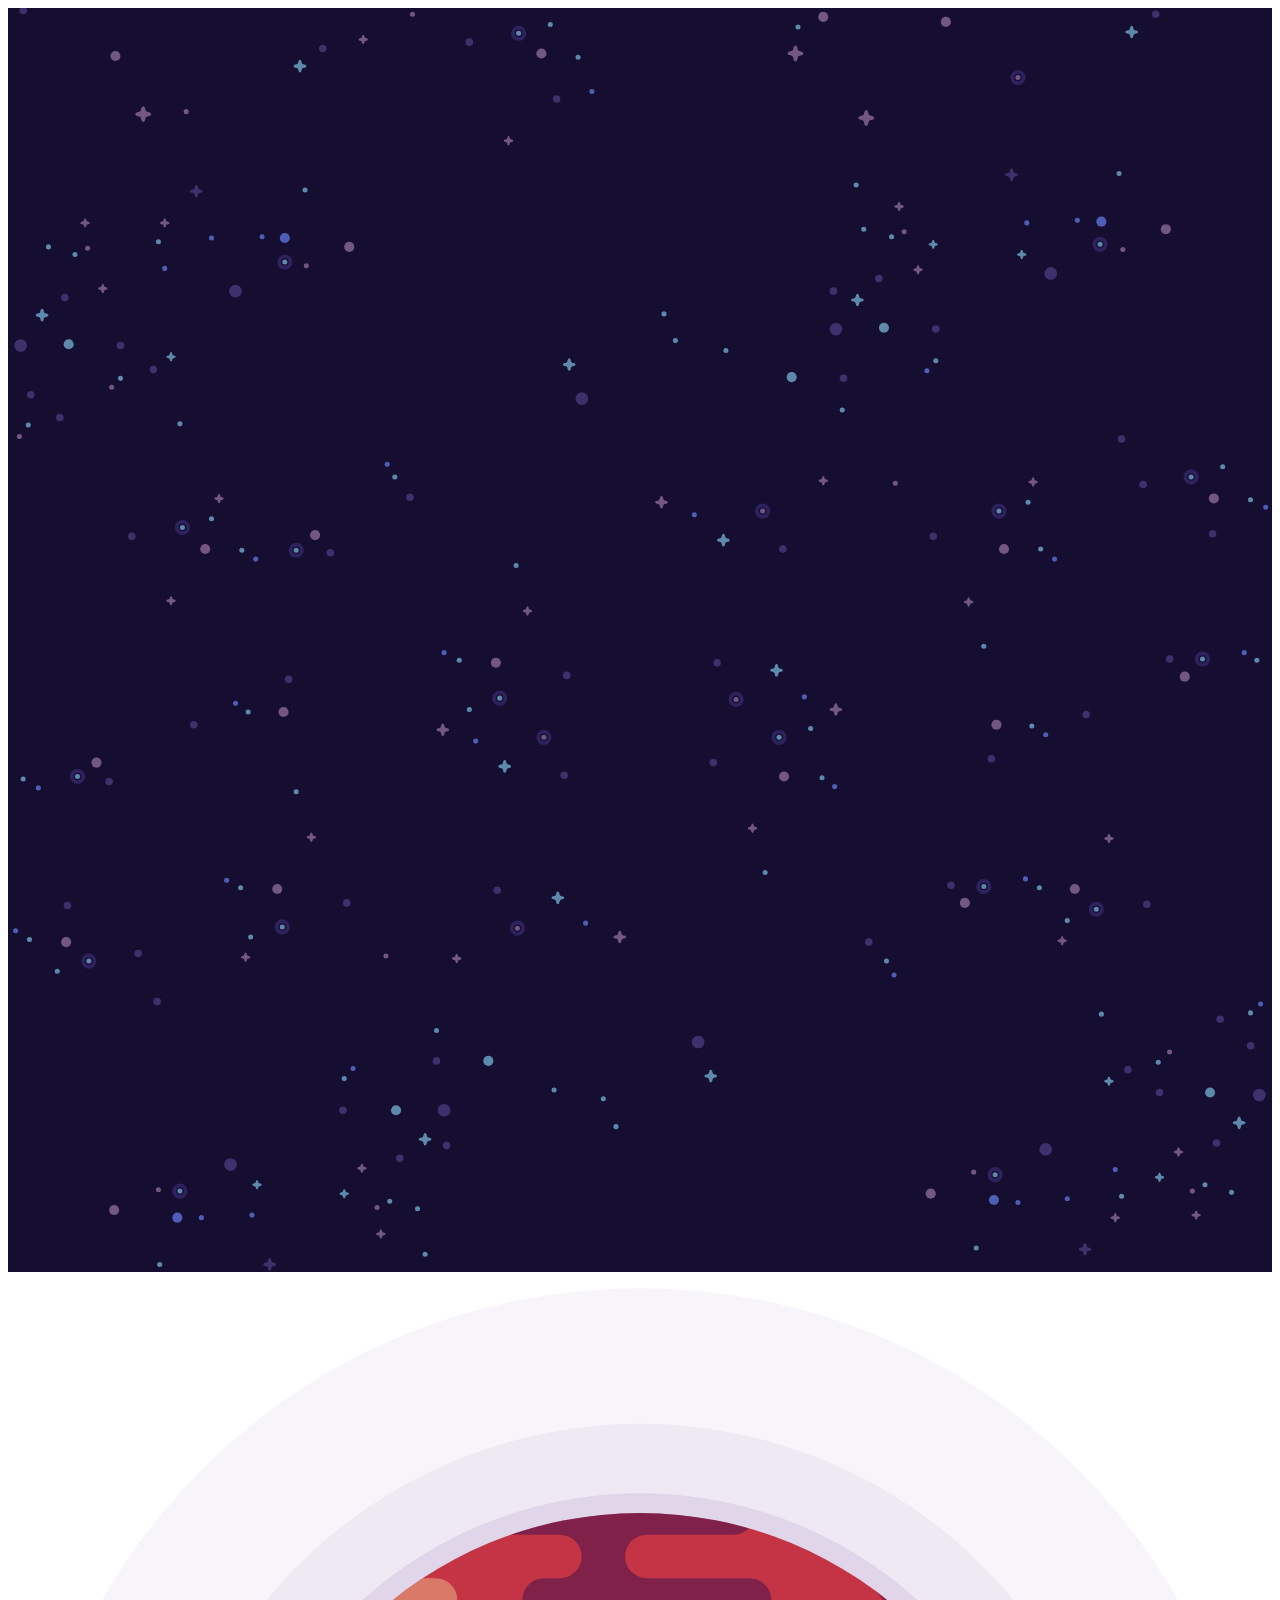
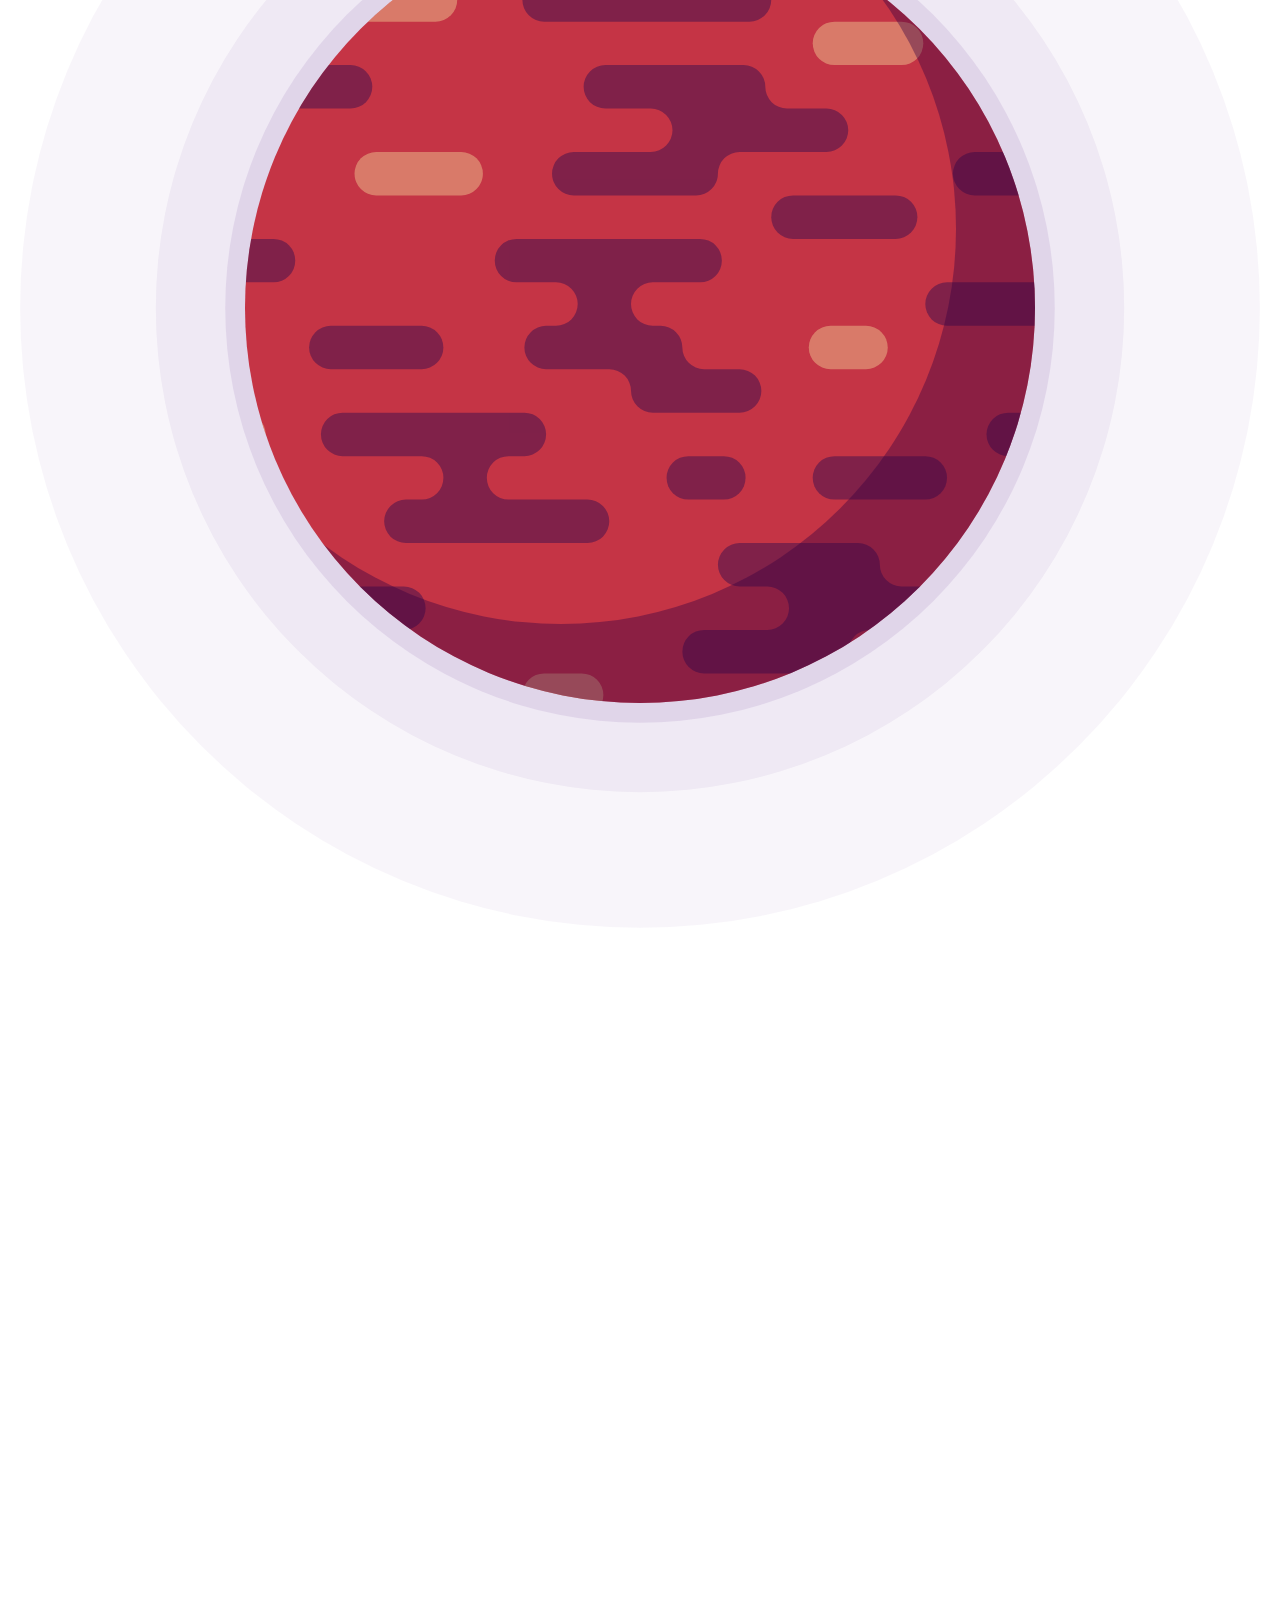
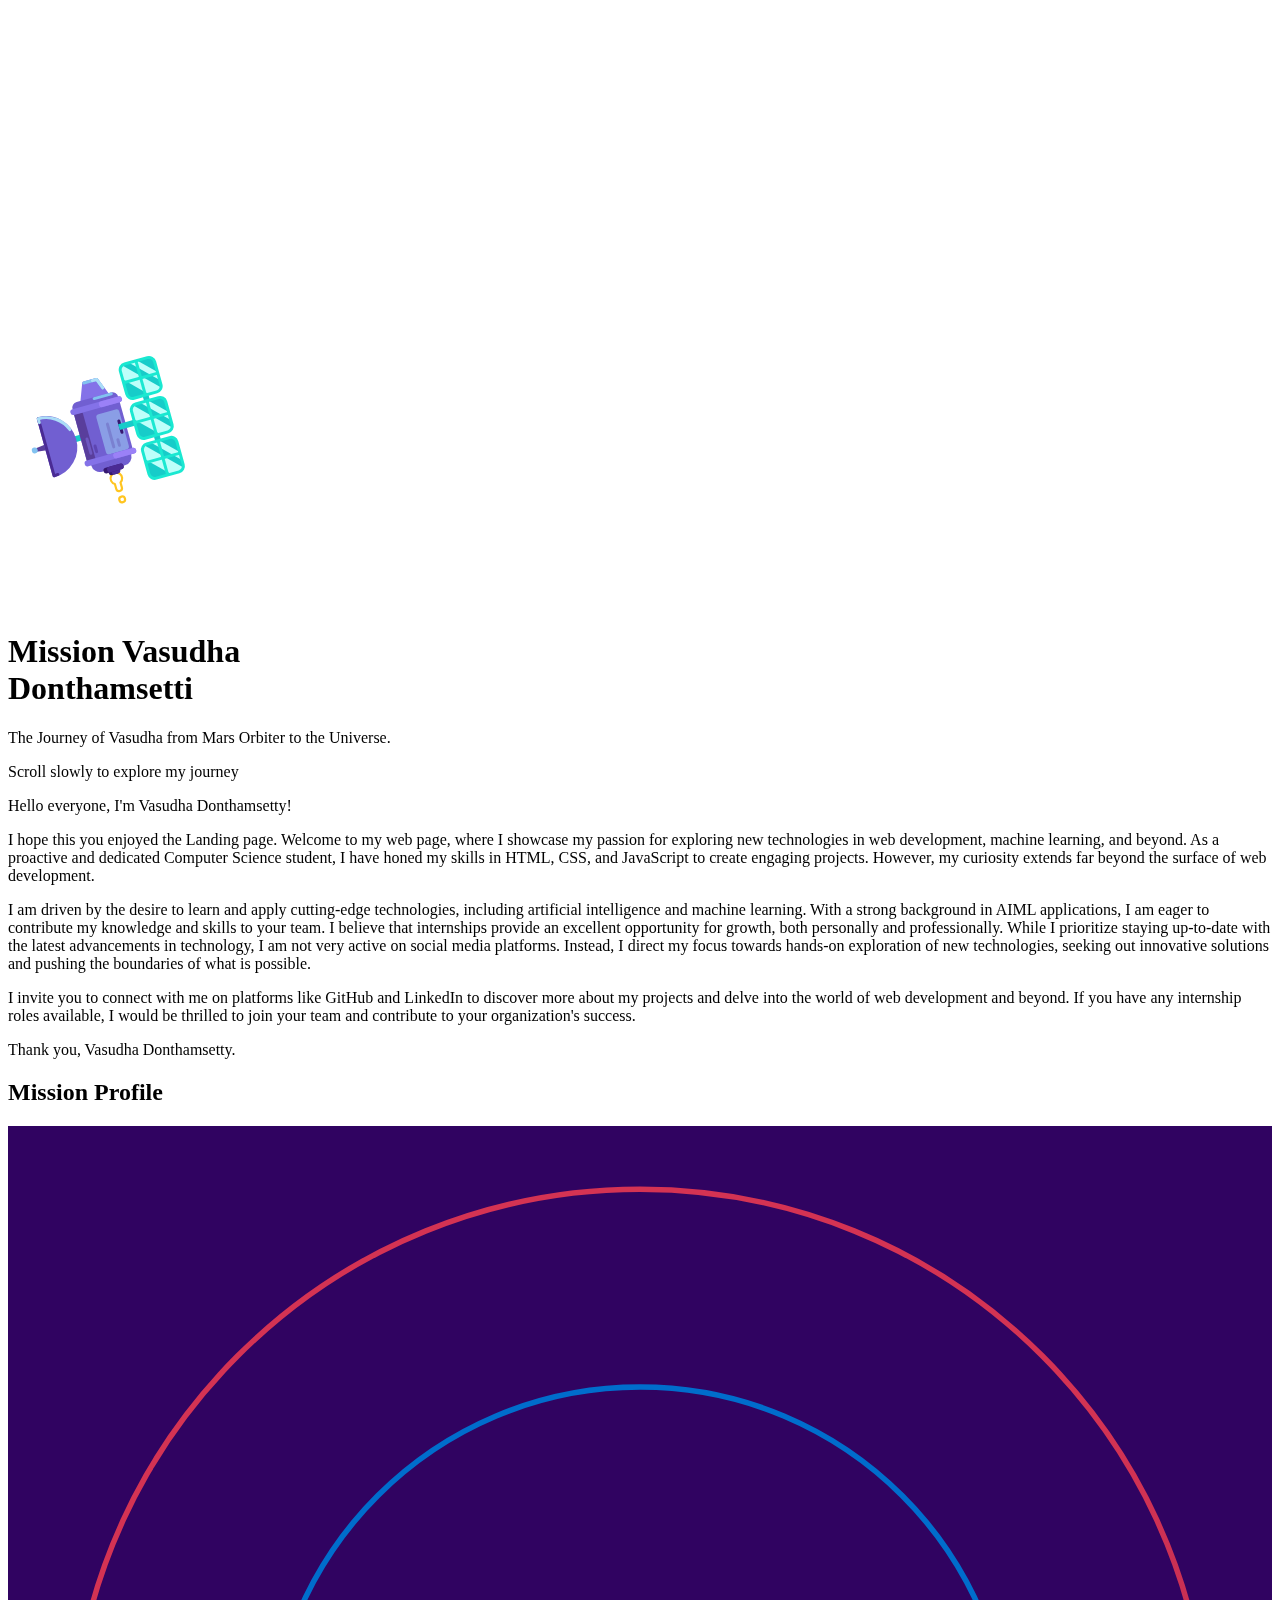
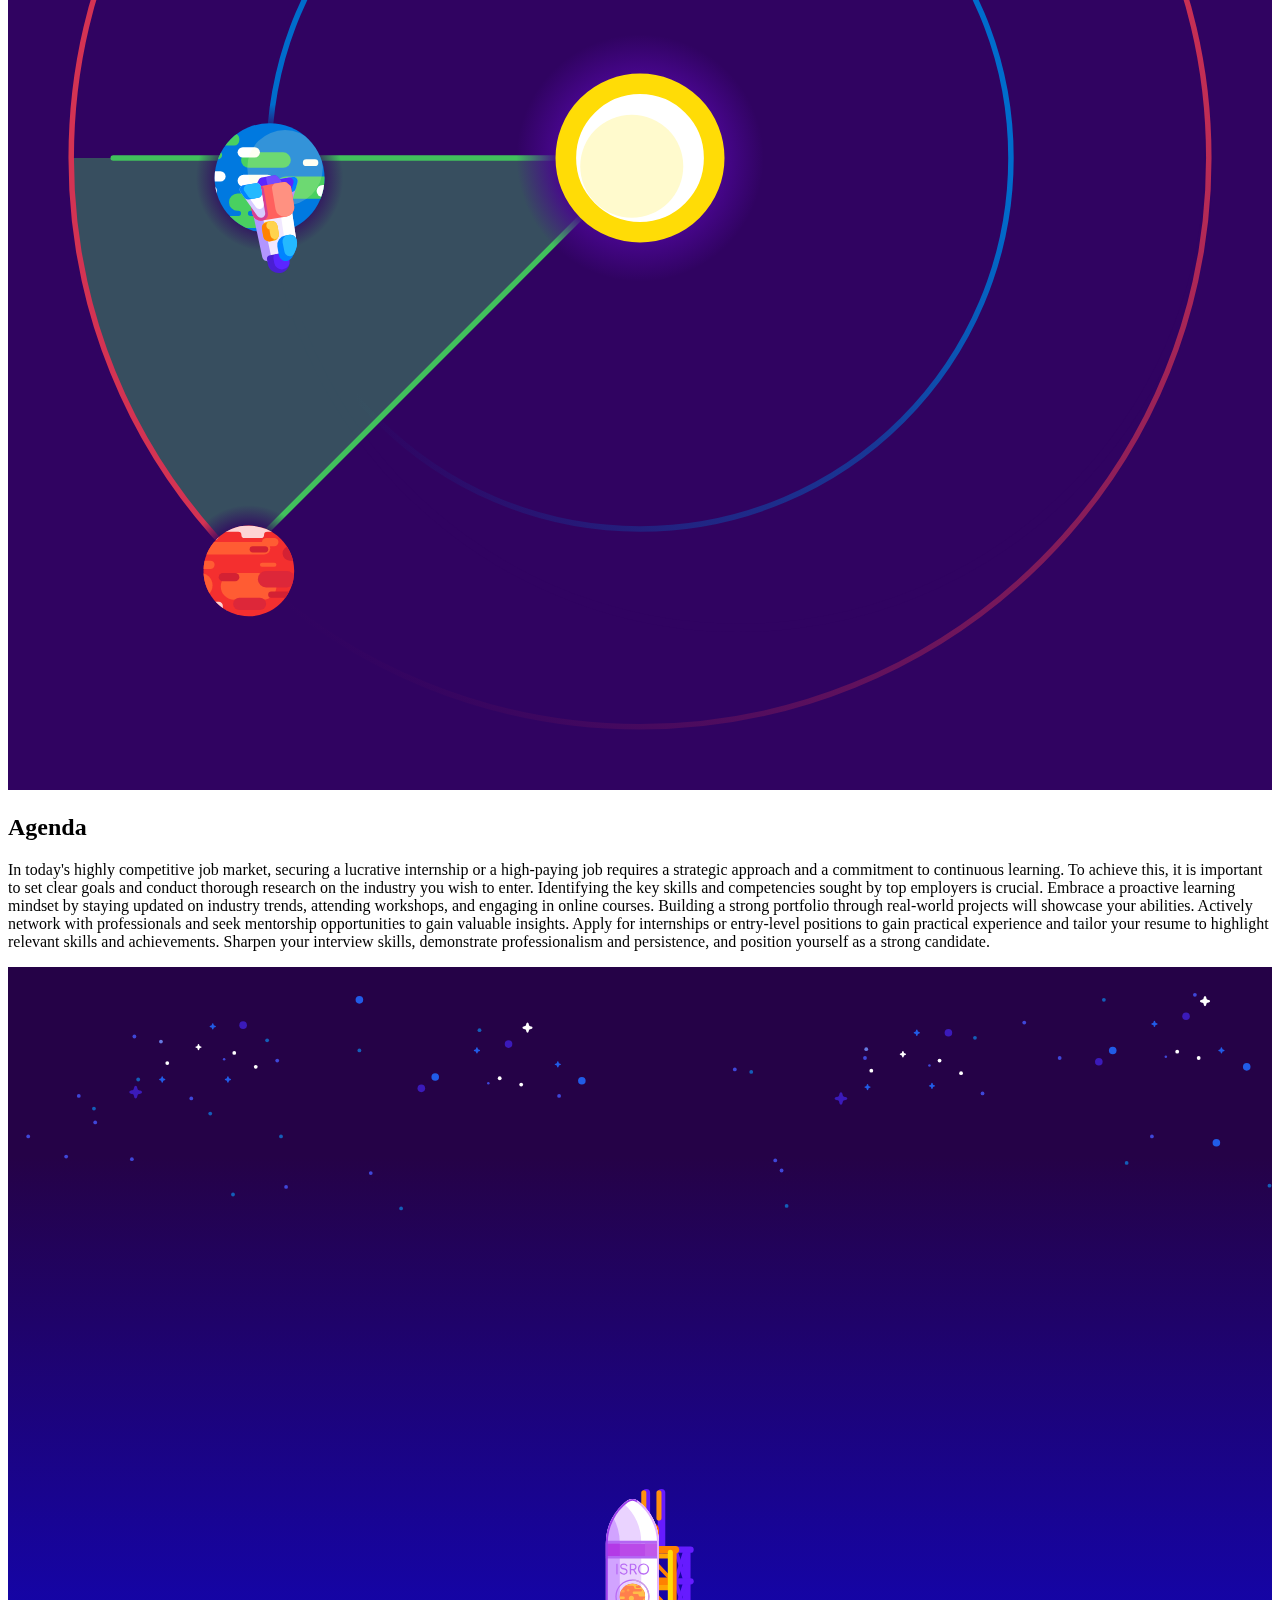
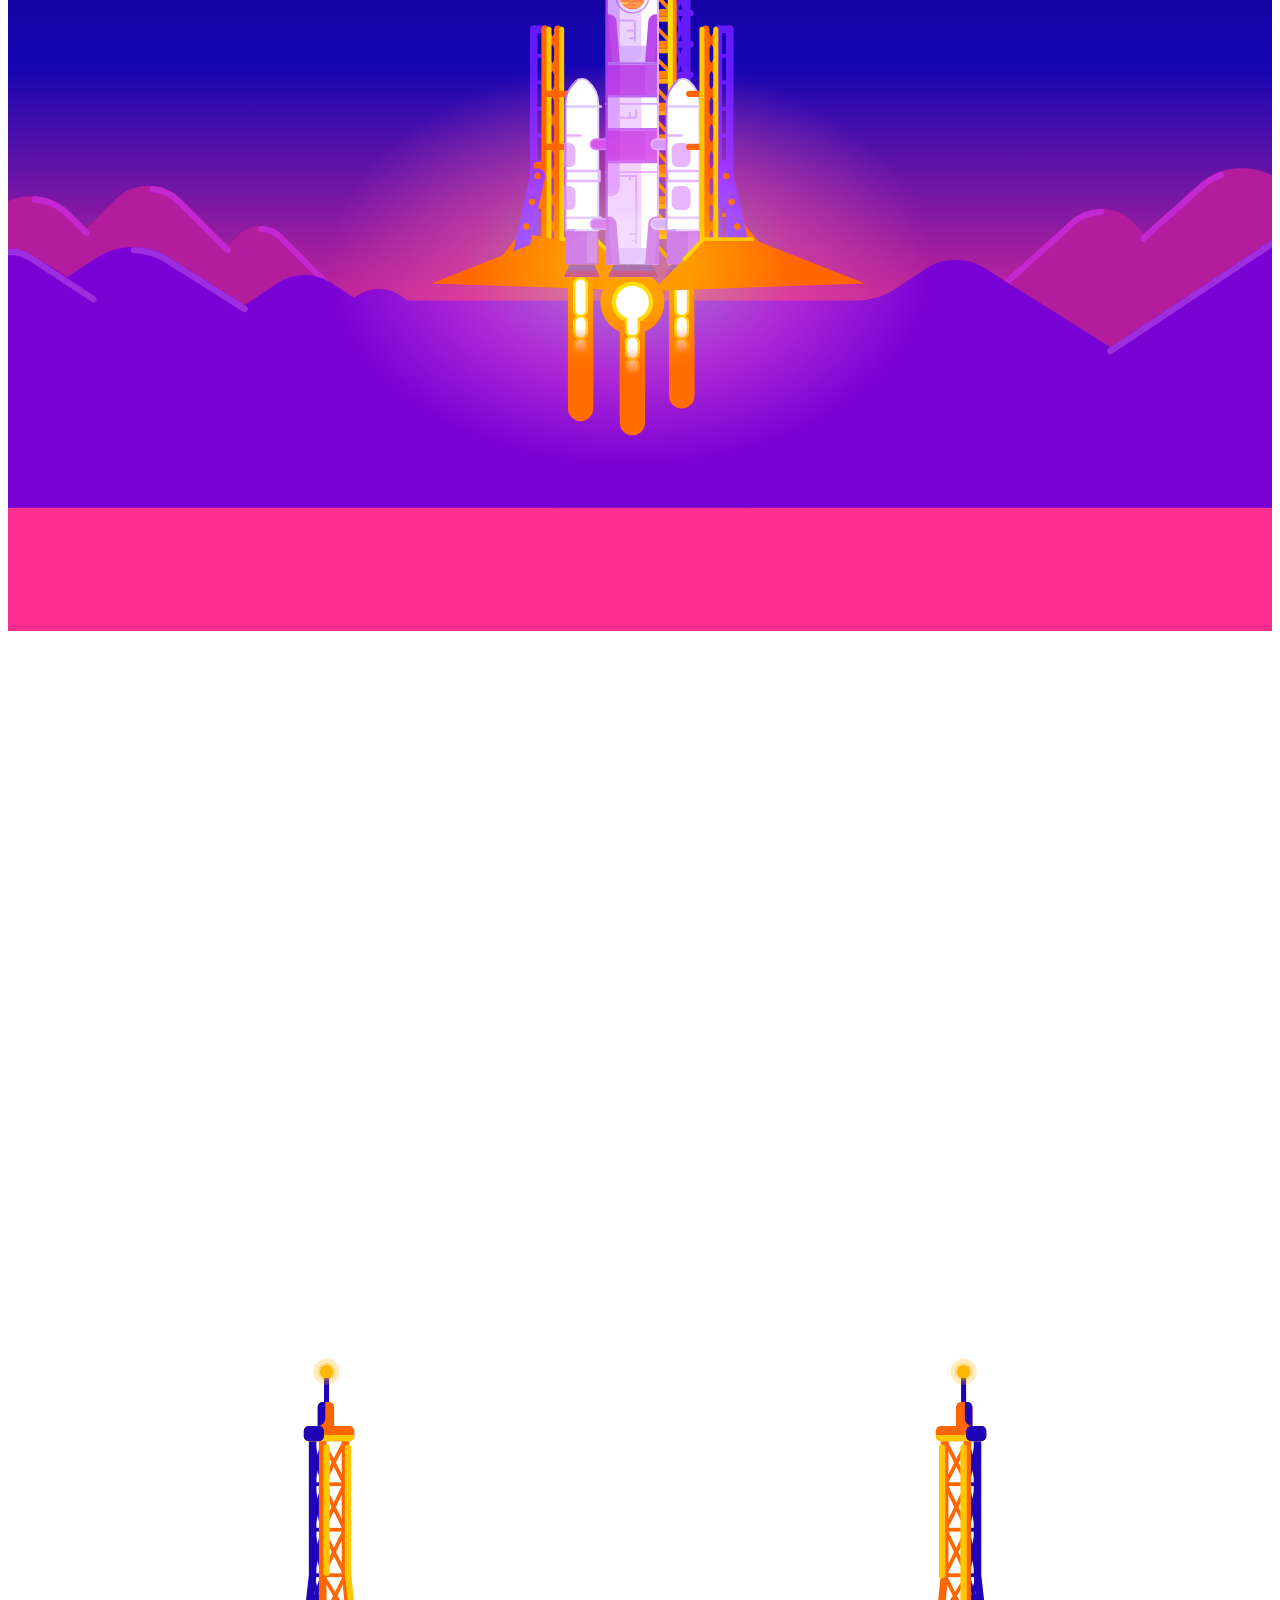
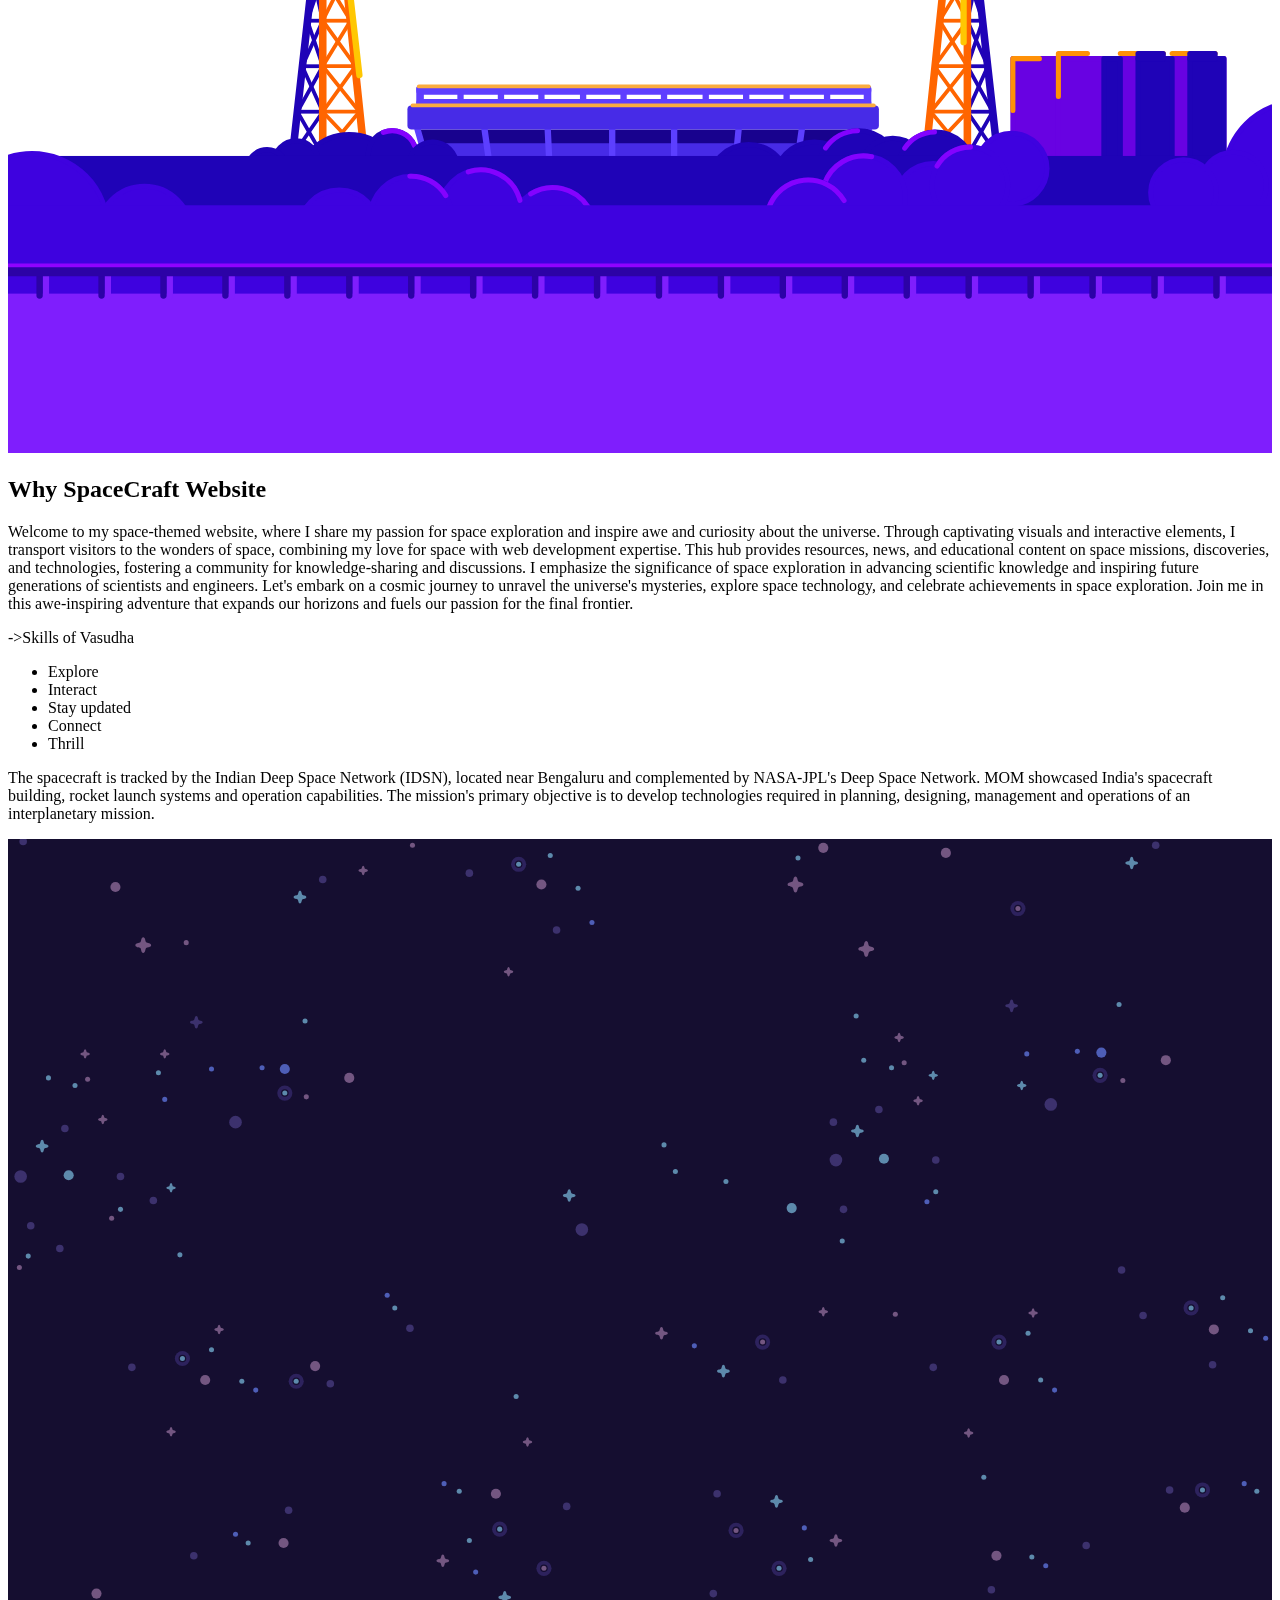
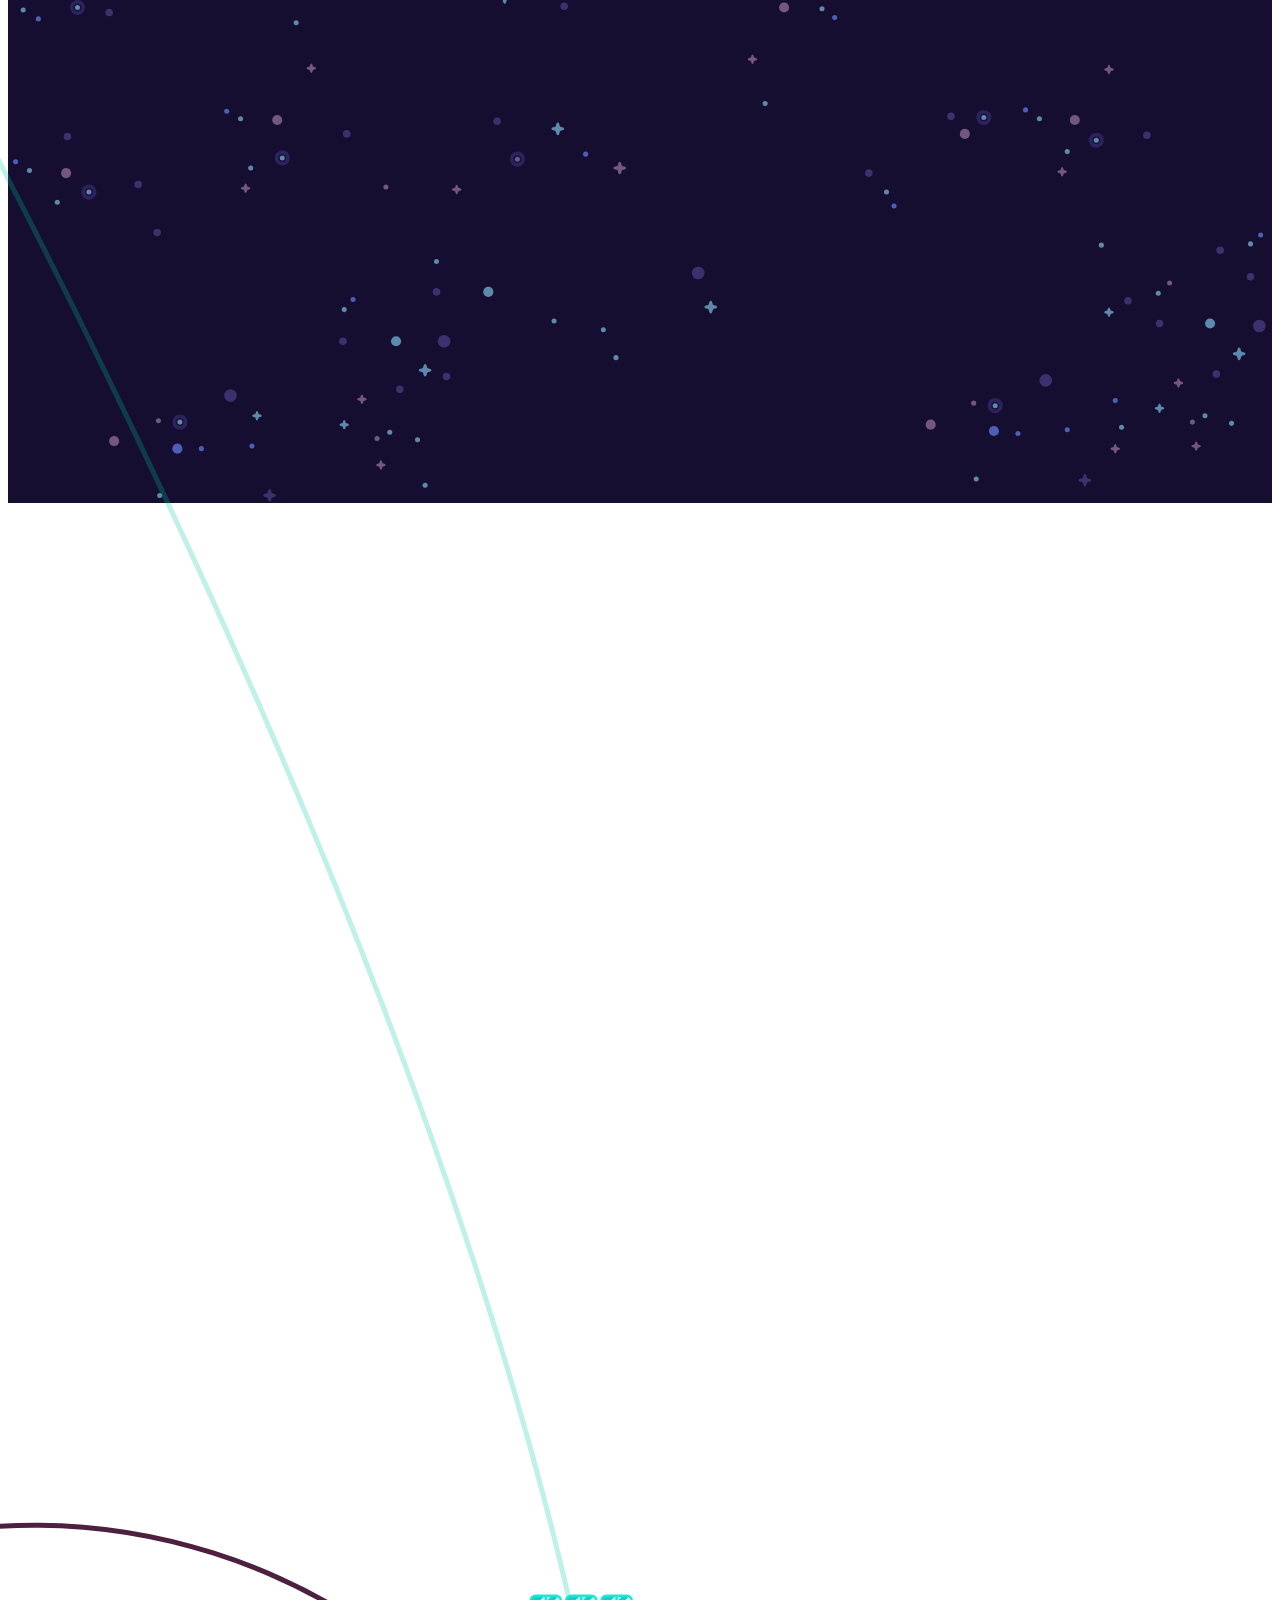
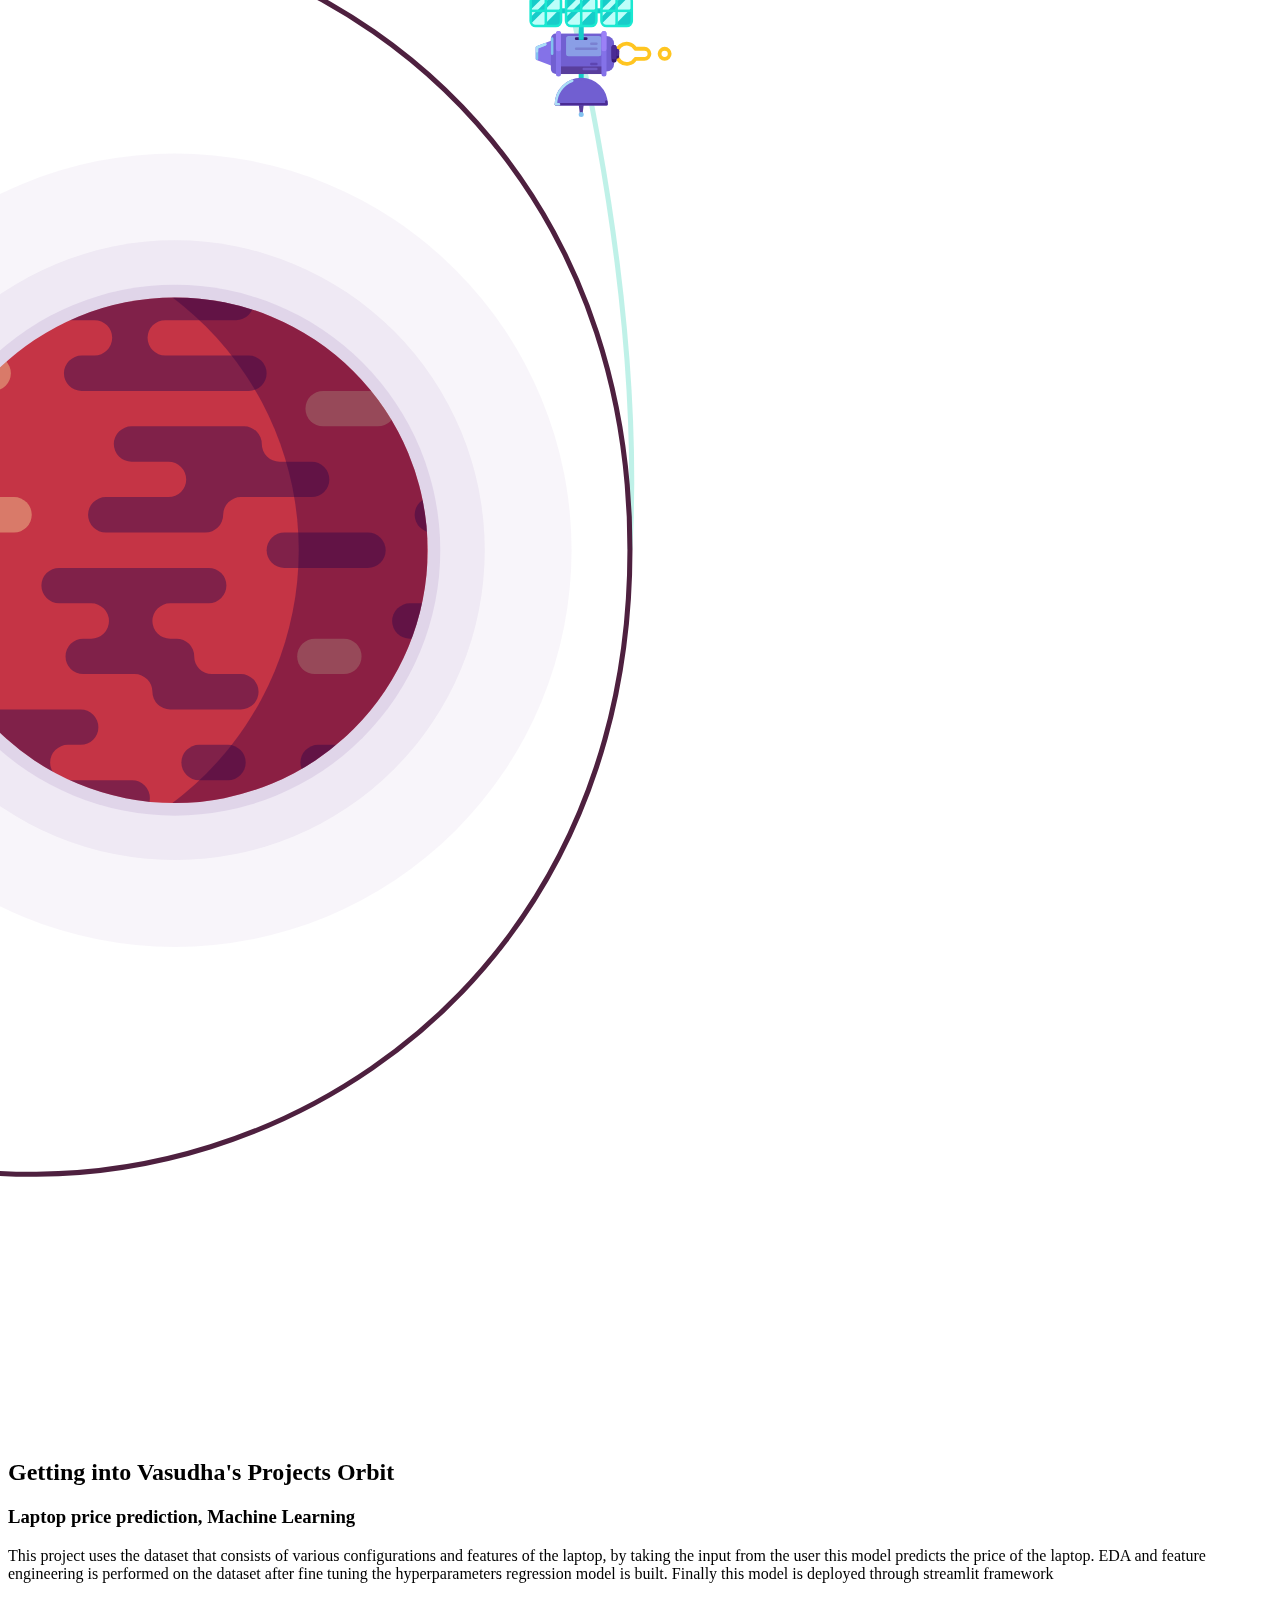
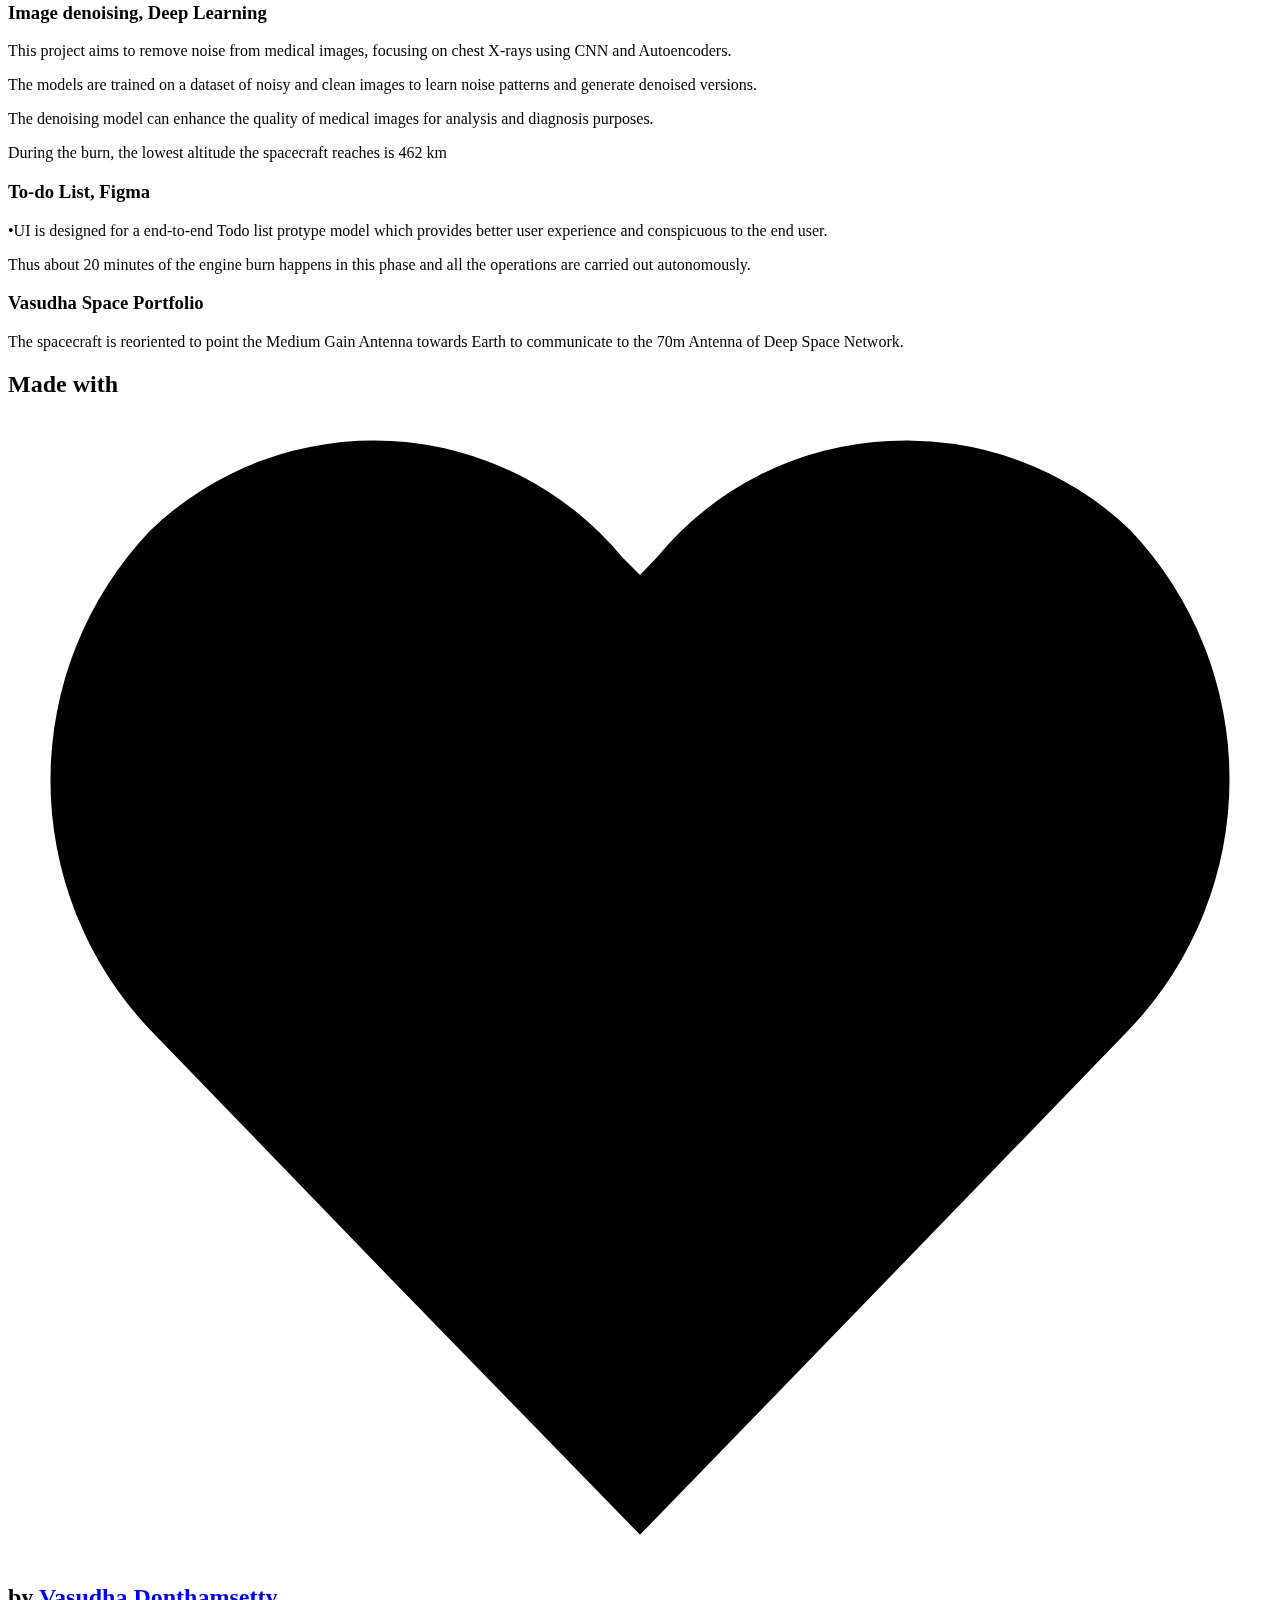
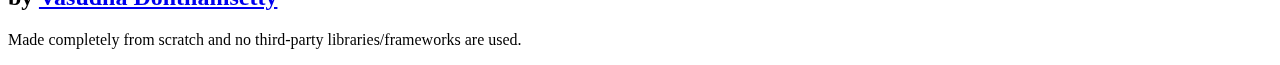
==== index.html @ 43a019c5 "Add files via upload" ====
<!DOCTYPE html>
<html lang="en">
  <head>
    <meta charset="utf-8">
    <meta name="keywords" content="website,design,responsive,parallax,scrolling,isro,illustrator">
		<meta name="description" content="Responsive Website Design - Parallax Scrolling - No libraries/frameworks used.">
		<meta name="subject" content="Mars Orbiter Mission">
		<meta name="copyright" content="Avisek Das">
		<meta name="author" content="Avisek Das">
		<meta name="designer" content="Avisek Das">
		<meta name="reply-to" content="avisekdas555@gmail.com">
		<meta name="owner" content="Avisek Das">
		<meta name="url" content="https://avisek.github.io/Mars-Orbiter-Mission/">

    <title>Mars Orbiter Mission - Parallax Scrolling</title>
    <meta name="viewport" content="width=device-width, initial-scale=1, minimum-scale=1, maximum-scale=1, user-scalable=no">

    <link rel="preconnect" href="https://fonts.googleapis.com">
    <link rel="preconnect" href="https://fonts.gstatic.com" crossorigin>
    <link href="https://fonts.googleapis.com/css2?family=Comfortaa:wght@300;400;500;600;700&display=swap" rel="stylesheet">

    <link rel="stylesheet" href="css/main.css">
    <script type="module" src="js/main.js"></script>
  </head>

  <body>

    <div class="Parallax">
      <div class="Parallax_Scroll">
        <div class="Parallax_Preserve Scene Scene-1">
          <div class="Parallax_Layer Parallax_Layer-bg" style="--t: -119;">
            <svg class="Svg Svg-bg" id="s-bg" viewBox="0 0 1000 1000" width="100%" height="100%" preserveAspectRatio="xMidYMid slice" xmlns="http://www.w3.org/2000/svg" xmlns:xlink="http://www.w3.org/1999/xlink">
              <defs>
                <circle id="s-bg-circle" r="4"/>
                <path id="s-bg-star" d="M0-5C1.4-5,1.17-2.5,1.84-1.83S5-1.4,5,0,2.51,1.17,1.84,1.84,1.4,5,0,5-1.16,2.51-1.83,1.84-5,1.4-5,0-2.5-1.16-1.83-1.83-1.4-5,0-5Z"/>
                <g id="s-bg-glow">
                  <circle r="6" fill="#2d225d"/>
                  <circle r="3" fill="#150e30"/>
                  <circle r="2"/>
                </g>

                <use id="s-bg-circleSmViolet" xlink:href="#s-bg-circle" fill="#3c316d" transform="scale(0.75)"/>
                <use id="s-bg-circleSmBlue" xlink:href="#s-bg-circle" fill="#735681" transform="scale(0.5)"/>
                <use id="s-bg-circleSmCyan" xlink:href="#s-bg-circle" fill="#4e5eb7" transform="scale(0.5)"/>
                <use id="s-bg-circleSmWhite" xlink:href="#s-bg-circle" fill="#5d8aac" transform="scale(0.5)"/>
                <use id="s-bg-circleMdViolet" xlink:href="#s-bg-circle" fill="#3c316d" transform="scale(1.25)"/>
                <use id="s-bg-circleMdBlue" xlink:href="#s-bg-circle" fill="#735681"/>
                <use id="s-bg-circleMdCyan" xlink:href="#s-bg-circle" fill="#4e5eb7"/>
                <use id="s-bg-circleMdWhite" xlink:href="#s-bg-circle" fill="#5d8aac"/>
                <use id="s-bg-starSmBlue" xlink:href="#s-bg-star" fill="#735681" transform="scale(0.75)"/>
                <use id="s-bg-starSmWhite" xlink:href="#s-bg-star" fill="#5d8aac" transform="scale(0.75)"/>
                <use id="s-bg-starMdViolet" xlink:href="#s-bg-star" fill="#3c316d"/>
                <use id="s-bg-starMdBlue" xlink:href="#s-bg-star" fill="#735681"/>
                <use id="s-bg-starMdWhite" xlink:href="#s-bg-star" fill="#5d8aac"/>
                <use id="s-bg-starLgBlue" xlink:href="#s-bg-star" fill="#735681" transform="scale(1.25)"/>
                <use id="s-bg-glowBlue" xlink:href="#s-bg-glow" fill="#735681"/>
                <use id="s-bg-glowWhite" xlink:href="#s-bg-glow" fill="#5d8aac"/>
              </defs>

              <rect width="1000" height="1000" fill="#150e30"/>

              <use xlink:href="#s-bg-circleSmViolet" x="12" y="2"/>
              <use xlink:href="#s-bg-circleSmViolet" x="249" y="32"/>
              <use xlink:href="#s-bg-circleSmViolet" x="365" y="27"/>
              <use xlink:href="#s-bg-circleSmViolet" x="434" y="72"/>
              <use xlink:href="#s-bg-circleSmViolet" x="908" y="5"/>
              <use xlink:href="#s-bg-circleSmViolet" x="45" y="229"/>
              <use xlink:href="#s-bg-circleSmViolet" x="18" y="306"/>
              <use xlink:href="#s-bg-circleSmViolet" x="41" y="324"/>
              <use xlink:href="#s-bg-circleSmViolet" x="89" y="267"/>
              <use xlink:href="#s-bg-circleSmViolet" x="115" y="286"/>
              <use xlink:href="#s-bg-circleSmViolet" x="653" y="224"/>
              <use xlink:href="#s-bg-circleSmViolet" x="689" y="214"/>
              <use xlink:href="#s-bg-circleSmViolet" x="734" y="254"/>
              <use xlink:href="#s-bg-circleSmViolet" x="661" y="293"/>
              <use xlink:href="#s-bg-circleSmViolet" x="98" y="418"/>
              <use xlink:href="#s-bg-circleSmViolet" x="318" y="387"/>
              <use xlink:href="#s-bg-circleSmViolet" x="255" y="431"/>
              <use xlink:href="#s-bg-circleSmViolet" x="613" y="428"/>
              <use xlink:href="#s-bg-circleSmViolet" x="732" y="418"/>
              <use xlink:href="#s-bg-circleSmViolet" x="881" y="341"/>
              <use xlink:href="#s-bg-circleSmViolet" x="898" y="377"/>
              <use xlink:href="#s-bg-circleSmViolet" x="953" y="416"/>
              <use xlink:href="#s-bg-circleSmViolet" x="222" y="531"/>
              <use xlink:href="#s-bg-circleSmViolet" x="147" y="567"/>
              <use xlink:href="#s-bg-circleSmViolet" x="442" y="528"/>
              <use xlink:href="#s-bg-circleSmViolet" x="561" y="518"/>
              <use xlink:href="#s-bg-circleSmViolet" x="919" y="515"/>
              <use xlink:href="#s-bg-circleSmViolet" x="853" y="559"/>
              <use xlink:href="#s-bg-circleSmViolet" x="440" y="607"/>
              <use xlink:href="#s-bg-circleSmViolet" x="558" y="597"/>
              <use xlink:href="#s-bg-circleSmViolet" x="778" y="594"/>
              <use xlink:href="#s-bg-circleSmViolet" x="80" y="612"/>
              <use xlink:href="#s-bg-circleSmViolet" x="47" y="710"/>
              <use xlink:href="#s-bg-circleSmViolet" x="268" y="708"/>
              <use xlink:href="#s-bg-circleSmViolet" x="387" y="698"/>
              <use xlink:href="#s-bg-circleSmViolet" x="746" y="694"/>
              <use xlink:href="#s-bg-circleSmViolet" x="901" y="709"/>
              <use xlink:href="#s-bg-circleSmViolet" x="103" y="748"/>
              <use xlink:href="#s-bg-circleSmViolet" x="118" y="786"/>
              <use xlink:href="#s-bg-circleSmViolet" x="681" y="739"/>
              <use xlink:href="#s-bg-circleSmViolet" x="339" y="833"/>
              <use xlink:href="#s-bg-circleSmViolet" x="959" y="800"/>
              <use xlink:href="#s-bg-circleSmViolet" x="983" y="821"/>
              <use xlink:href="#s-bg-circleSmViolet" x="886" y="840"/>
              <use xlink:href="#s-bg-circleSmViolet" x="911" y="858"/>
              <use xlink:href="#s-bg-circleSmViolet" x="265" y="872"/>
              <use xlink:href="#s-bg-circleSmViolet" x="347" y="900"/>
              <use xlink:href="#s-bg-circleSmViolet" x="310" y="910"/>
              <use xlink:href="#s-bg-circleSmViolet" x="956" y="898"/>
              <use xlink:href="#s-bg-circleSmBlue" x="320" y="5"/>
              <use xlink:href="#s-bg-circleSmBlue" x="141" y="82"/>
              <use xlink:href="#s-bg-circleSmBlue" x="63" y="190"/>
              <use xlink:href="#s-bg-circleSmBlue" x="236" y="204"/>
              <use xlink:href="#s-bg-circleSmBlue" x="82" y="300"/>
              <use xlink:href="#s-bg-circleSmBlue" x="9" y="339"/>
              <use xlink:href="#s-bg-circleSmBlue" x="709" y="177"/>
              <use xlink:href="#s-bg-circleSmBlue" x="882" y="191"/>
              <use xlink:href="#s-bg-circleSmBlue" x="702" y="376"/>
              <use xlink:href="#s-bg-circleSmBlue" x="299" y="750"/>
              <use xlink:href="#s-bg-circleSmBlue" x="119" y="935"/>
              <use xlink:href="#s-bg-circleSmBlue" x="292" y="949"/>
              <use xlink:href="#s-bg-circleSmBlue" x="919" y="826"/>
              <use xlink:href="#s-bg-circleSmBlue" x="764" y="921"/>
              <use xlink:href="#s-bg-circleSmBlue" x="937" y="936"/>
              <use xlink:href="#s-bg-circleSmCyan" x="462" y="66"/>
              <use xlink:href="#s-bg-circleSmCyan" x="201" y="181"/>
              <use xlink:href="#s-bg-circleSmCyan" x="161" y="182"/>
              <use xlink:href="#s-bg-circleSmCyan" x="124" y="206"/>
              <use xlink:href="#s-bg-circleSmCyan" x="846" y="168"/>
              <use xlink:href="#s-bg-circleSmCyan" x="806" y="170"/>
              <use xlink:href="#s-bg-circleSmCyan" x="727" y="287"/>
              <use xlink:href="#s-bg-circleSmCyan" x="300" y="361"/>
              <use xlink:href="#s-bg-circleSmCyan" x="196" y="436"/>
              <use xlink:href="#s-bg-circleSmCyan" x="543" y="401"/>
              <use xlink:href="#s-bg-circleSmCyan" x="995" y="395"/>
              <use xlink:href="#s-bg-circleSmCyan" x="828" y="436"/>
              <use xlink:href="#s-bg-circleSmCyan" x="345" y="510"/>
              <use xlink:href="#s-bg-circleSmCyan" x="180" y="550"/>
              <use xlink:href="#s-bg-circleSmCyan" x="978" y="510"/>
              <use xlink:href="#s-bg-circleSmCyan" x="630" y="545"/>
              <use xlink:href="#s-bg-circleSmCyan" x="370" y="580"/>
              <use xlink:href="#s-bg-circleSmCyan" x="821" y="575"/>
              <use xlink:href="#s-bg-circleSmCyan" x="24" y="617"/>
              <use xlink:href="#s-bg-circleSmCyan" x="654" y="616"/>
              <use xlink:href="#s-bg-circleSmCyan" x="173" y="690"/>
              <use xlink:href="#s-bg-circleSmCyan" x="805" y="689"/>
              <use xlink:href="#s-bg-circleSmCyan" x="6" y="730"/>
              <use xlink:href="#s-bg-circleSmCyan" x="457" y="724"/>
              <use xlink:href="#s-bg-circleSmCyan" x="701" y="765"/>
              <use xlink:href="#s-bg-circleSmCyan" x="273" y="839"/>
              <use xlink:href="#s-bg-circleSmCyan" x="991" y="788"/>
              <use xlink:href="#s-bg-circleSmCyan" x="153" y="957"/>
              <use xlink:href="#s-bg-circleSmCyan" x="193" y="955"/>
              <use xlink:href="#s-bg-circleSmCyan" x="799" y="945"/>
              <use xlink:href="#s-bg-circleSmCyan" x="838" y="942"/>
              <use xlink:href="#s-bg-circleSmCyan" x="876" y="919"/>
              <use xlink:href="#s-bg-circleSmWhite" x="429" y="13"/>
              <use xlink:href="#s-bg-circleSmWhite" x="625" y="15"/>
              <use xlink:href="#s-bg-circleSmWhite" x="451" y="39"/>
              <use xlink:href="#s-bg-circleSmWhite" x="235" y="144"/>
              <use xlink:href="#s-bg-circleSmWhite" x="671" y="140"/>
              <use xlink:href="#s-bg-circleSmWhite" x="879" y="131"/>
              <use xlink:href="#s-bg-circleSmWhite" x="119" y="185"/>
              <use xlink:href="#s-bg-circleSmWhite" x="32" y="189"/>
              <use xlink:href="#s-bg-circleSmWhite" x="53" y="195"/>
              <use xlink:href="#s-bg-circleSmWhite" x="677" y="175"/>
              <use xlink:href="#s-bg-circleSmWhite" x="699" y="181"/>
              <use xlink:href="#s-bg-circleSmWhite" x="519" y="242"/>
              <use xlink:href="#s-bg-circleSmWhite" x="528" y="263"/>
              <use xlink:href="#s-bg-circleSmWhite" x="568" y="271"/>
              <use xlink:href="#s-bg-circleSmWhite" x="734" y="279"/>
              <use xlink:href="#s-bg-circleSmWhite" x="660" y="318"/>
              <use xlink:href="#s-bg-circleSmWhite" x="89" y="293"/>
              <use xlink:href="#s-bg-circleSmWhite" x="16" y="330"/>
              <use xlink:href="#s-bg-circleSmWhite" x="136" y="329"/>
              <use xlink:href="#s-bg-circleSmWhite" x="306" y="371"/>
              <use xlink:href="#s-bg-circleSmWhite" x="161" y="404"/>
              <use xlink:href="#s-bg-circleSmWhite" x="185" y="429"/>
              <use xlink:href="#s-bg-circleSmWhite" x="807" y="391"/>
              <use xlink:href="#s-bg-circleSmWhite" x="817" y="428"/>
              <use xlink:href="#s-bg-circleSmWhite" x="961" y="363"/>
              <use xlink:href="#s-bg-circleSmWhite" x="983" y="389"/>
              <use xlink:href="#s-bg-circleSmWhite" x="402" y="441"/>
              <use xlink:href="#s-bg-circleSmWhite" x="357" y="516"/>
              <use xlink:href="#s-bg-circleSmWhite" x="772" y="505"/>
              <use xlink:href="#s-bg-circleSmWhite" x="988" y="516"/>
              <use xlink:href="#s-bg-circleSmWhite" x="190" y="557"/>
              <use xlink:href="#s-bg-circleSmWhite" x="365" y="555"/>
              <use xlink:href="#s-bg-circleSmWhite" x="635" y="570"/>
              <use xlink:href="#s-bg-circleSmWhite" x="810" y="568"/>
              <use xlink:href="#s-bg-circleSmWhite" x="12" y="610"/>
              <use xlink:href="#s-bg-circleSmWhite" x="228" y="620"/>
              <use xlink:href="#s-bg-circleSmWhite" x="644" y="609"/>
              <use xlink:href="#s-bg-circleSmWhite" x="184" y="696"/>
              <use xlink:href="#s-bg-circleSmWhite" x="599" y="684"/>
              <use xlink:href="#s-bg-circleSmWhite" x="816" y="696"/>
              <use xlink:href="#s-bg-circleSmWhite" x="17" y="737"/>
              <use xlink:href="#s-bg-circleSmWhite" x="192" y="735"/>
              <use xlink:href="#s-bg-circleSmWhite" x="838" y="722"/>
              <use xlink:href="#s-bg-circleSmWhite" x="39" y="762"/>
              <use xlink:href="#s-bg-circleSmWhite" x="695" y="754"/>
              <use xlink:href="#s-bg-circleSmWhite" x="339" y="809"/>
              <use xlink:href="#s-bg-circleSmWhite" x="865" y="796"/>
              <use xlink:href="#s-bg-circleSmWhite" x="983" y="795"/>
              <use xlink:href="#s-bg-circleSmWhite" x="266" y="847"/>
              <use xlink:href="#s-bg-circleSmWhite" x="910" y="834"/>
              <use xlink:href="#s-bg-circleSmWhite" x="432" y="856"/>
              <use xlink:href="#s-bg-circleSmWhite" x="471" y="863"/>
              <use xlink:href="#s-bg-circleSmWhite" x="481" y="885"/>
              <use xlink:href="#s-bg-circleSmWhite" x="302" y="944"/>
              <use xlink:href="#s-bg-circleSmWhite" x="324" y="950"/>
              <use xlink:href="#s-bg-circleSmWhite" x="330" y="986"/>
              <use xlink:href="#s-bg-circleSmWhite" x="947" y="931"/>
              <use xlink:href="#s-bg-circleSmWhite" x="968" y="937"/>
              <use xlink:href="#s-bg-circleSmWhite" x="881" y="940"/>
              <use xlink:href="#s-bg-circleSmWhite" x="766" y="981"/>
              <use xlink:href="#s-bg-circleSmWhite" x="120" y="994"/>

              <use xlink:href="#s-bg-starSmBlue" x="281" y="25"/>
              <use xlink:href="#s-bg-starSmBlue" x="396" y="105"/>
              <use xlink:href="#s-bg-starSmBlue" x="61" y="170"/>
              <use xlink:href="#s-bg-starSmBlue" x="124" y="170"/>
              <use xlink:href="#s-bg-starSmBlue" x="75" y="222"/>
              <use xlink:href="#s-bg-starSmBlue" x="705" y="157"/>
              <use xlink:href="#s-bg-starSmBlue" x="720" y="207"/>
              <use xlink:href="#s-bg-starSmBlue" x="167" y="388"/>
              <use xlink:href="#s-bg-starSmBlue" x="645" y="374"/>
              <use xlink:href="#s-bg-starSmBlue" x="811" y="375"/>
              <use xlink:href="#s-bg-starSmBlue" x="129" y="469"/>
              <use xlink:href="#s-bg-starSmBlue" x="411" y="477"/>
              <use xlink:href="#s-bg-starSmBlue" x="760" y="470"/>
              <use xlink:href="#s-bg-starSmBlue" x="240" y="656"/>
              <use xlink:href="#s-bg-starSmBlue" x="589" y="649"/>
              <use xlink:href="#s-bg-starSmBlue" x="871" y="657"/>
              <use xlink:href="#s-bg-starSmBlue" x="188" y="751"/>
              <use xlink:href="#s-bg-starSmBlue" x="355" y="752"/>
              <use xlink:href="#s-bg-starSmBlue" x="834" y="738"/>
              <use xlink:href="#s-bg-starSmBlue" x="280" y="918"/>
              <use xlink:href="#s-bg-starSmBlue" x="295" y="970"/>
              <use xlink:href="#s-bg-starSmBlue" x="926" y="905"/>
              <use xlink:href="#s-bg-starSmBlue" x="876" y="957"/>
              <use xlink:href="#s-bg-starSmBlue" x="940" y="955"/>
              <use xlink:href="#s-bg-starSmWhite" x="732" y="187"/>
              <use xlink:href="#s-bg-starSmWhite" x="802" y="195"/>
              <use xlink:href="#s-bg-starSmWhite" x="129" y="276"/>
              <use xlink:href="#s-bg-starSmWhite" x="197" y="931"/>
              <use xlink:href="#s-bg-starSmWhite" x="266" y="938"/>
              <use xlink:href="#s-bg-starSmWhite" x="871" y="849"/>
              <use xlink:href="#s-bg-starSmWhite" x="911" y="925"/>

              <use xlink:href="#s-bg-circleMdViolet" x="825" y="210"/>
              <use xlink:href="#s-bg-circleMdViolet" x="655" y="254"/>
              <use xlink:href="#s-bg-circleMdViolet" x="454" y="309"/>
              <use xlink:href="#s-bg-circleMdViolet" x="180" y="224"/>
              <use xlink:href="#s-bg-circleMdViolet" x="10" y="267"/>
              <use xlink:href="#s-bg-circleMdViolet" x="546" y="818"/>
              <use xlink:href="#s-bg-circleMdViolet" x="345" y="872"/>
              <use xlink:href="#s-bg-circleMdViolet" x="990" y="860"/>
              <use xlink:href="#s-bg-circleMdViolet" x="821" y="903"/>
              <use xlink:href="#s-bg-circleMdViolet" x="176" y="915"/>
              <use xlink:href="#s-bg-circleMdBlue" x="645" y="7"/>
              <use xlink:href="#s-bg-circleMdBlue" x="742" y="11"/>
              <use xlink:href="#s-bg-circleMdBlue" x="85" y="38"/>
              <use xlink:href="#s-bg-circleMdBlue" x="422" y="36"/>
              <use xlink:href="#s-bg-circleMdBlue" x="270" y="189"/>
              <use xlink:href="#s-bg-circleMdBlue" x="916" y="175"/>
              <use xlink:href="#s-bg-circleMdBlue" x="954" y="388"/>
              <use xlink:href="#s-bg-circleMdBlue" x="243" y="417"/>
              <use xlink:href="#s-bg-circleMdBlue" x="156" y="428"/>
              <use xlink:href="#s-bg-circleMdBlue" x="788" y="428"/>
              <use xlink:href="#s-bg-circleMdBlue" x="386" y="518"/>
              <use xlink:href="#s-bg-circleMdBlue" x="931" y="529"/>
              <use xlink:href="#s-bg-circleMdBlue" x="218" y="557"/>
              <use xlink:href="#s-bg-circleMdBlue" x="782" y="567"/>
              <use xlink:href="#s-bg-circleMdBlue" x="70" y="597"/>
              <use xlink:href="#s-bg-circleMdBlue" x="614" y="608"/>
              <use xlink:href="#s-bg-circleMdBlue" x="213" y="697"/>
              <use xlink:href="#s-bg-circleMdBlue" x="844" y="697"/>
              <use xlink:href="#s-bg-circleMdBlue" x="757" y="708"/>
              <use xlink:href="#s-bg-circleMdBlue" x="46" y="739"/>
              <use xlink:href="#s-bg-circleMdBlue" x="730" y="938"/>
              <use xlink:href="#s-bg-circleMdBlue" x="84" y="951"/>
              <use xlink:href="#s-bg-circleMdCyan" x="865" y="169"/>
              <use xlink:href="#s-bg-circleMdCyan" x="219" y="182"/>
              <use xlink:href="#s-bg-circleMdCyan" x="780" y="943"/>
              <use xlink:href="#s-bg-circleMdCyan" x="134" y="957"/>
              <use xlink:href="#s-bg-circleMdWhite" x="693" y="253"/>
              <use xlink:href="#s-bg-circleMdWhite" x="48" y="266"/>
              <use xlink:href="#s-bg-circleMdWhite" x="620" y="292"/>
              <use xlink:href="#s-bg-circleMdWhite" x="380" y="833"/>
              <use xlink:href="#s-bg-circleMdWhite" x="951" y="858"/>
              <use xlink:href="#s-bg-circleMdWhite" x="307" y="872"/>

              <use xlink:href="#s-bg-starMdViolet" x="149" y="145"/>
              <use xlink:href="#s-bg-starMdViolet" x="794" y="132"/>
              <use xlink:href="#s-bg-starMdViolet" x="207" y="994"/>
              <use xlink:href="#s-bg-starMdViolet" x="852" y="982"/>
              <use xlink:href="#s-bg-starMdBlue" x="517" y="391"/>
              <use xlink:href="#s-bg-starMdBlue" x="344" y="571"/>
              <use xlink:href="#s-bg-starMdBlue" x="655" y="555"/>
              <use xlink:href="#s-bg-starMdBlue" x="484" y="735"/>
              <use xlink:href="#s-bg-starMdWhite" x="231" y="46"/>
              <use xlink:href="#s-bg-starMdWhite" x="889" y="19"/>
              <use xlink:href="#s-bg-starMdWhite" x="27" y="243"/>
              <use xlink:href="#s-bg-starMdWhite" x="444" y="282"/>
              <use xlink:href="#s-bg-starMdWhite" x="672" y="231"/>
              <use xlink:href="#s-bg-starMdWhite" x="566" y="421"/>
              <use xlink:href="#s-bg-starMdWhite" x="608" y="524"/>
              <use xlink:href="#s-bg-starMdWhite" x="393" y="600"/>
              <use xlink:href="#s-bg-starMdWhite" x="435" y="704"/>
              <use xlink:href="#s-bg-starMdWhite" x="556" y="845"/>
              <use xlink:href="#s-bg-starMdWhite" x="330" y="895"/>
              <use xlink:href="#s-bg-starMdWhite" x="974" y="882"/>

              <use xlink:href="#s-bg-starLgBlue" x="107" y="84"/>
              <use xlink:href="#s-bg-starLgBlue" x="623" y="36"/>
              <use xlink:href="#s-bg-starLgBlue" x="679" y="87"/>

              <use xlink:href="#s-bg-glowBlue" x="799" y="55"/>
              <use xlink:href="#s-bg-glowBlue" x="597" y="398"/>
              <use xlink:href="#s-bg-glowBlue" x="576" y="547"/>
              <use xlink:href="#s-bg-glowBlue" x="424" y="577"/>
              <use xlink:href="#s-bg-glowBlue" x="403" y="728"/>
              <use xlink:href="#s-bg-glowWhite" x="404" y="20"/>
              <use xlink:href="#s-bg-glowWhite" x="219" y="201"/>
              <use xlink:href="#s-bg-glowWhite" x="864" y="187"/>
              <use xlink:href="#s-bg-glowWhite" x="936" y="371"/>
              <use xlink:href="#s-bg-glowWhite" x="784" y="398"/>
              <use xlink:href="#s-bg-glowWhite" x="138" y="411"/>
              <use xlink:href="#s-bg-glowWhite" x="228" y="429"/>
              <use xlink:href="#s-bg-glowWhite" x="945" y="515"/>
              <use xlink:href="#s-bg-glowWhite" x="389" y="546"/>
              <use xlink:href="#s-bg-glowWhite" x="610" y="577"/>
              <use xlink:href="#s-bg-glowWhite" x="55" y="608"/>
              <use xlink:href="#s-bg-glowWhite" x="772" y="695"/>
              <use xlink:href="#s-bg-glowWhite" x="861" y="713"/>
              <use xlink:href="#s-bg-glowWhite" x="217" y="727"/>
              <use xlink:href="#s-bg-glowWhite" x="64" y="754"/>
              <use xlink:href="#s-bg-glowWhite" x="781" y="923"/>
              <use xlink:href="#s-bg-glowWhite" x="136" y="936"/>

            </svg>
          </div>
          <div class="Parallax_Layer Parallax_Layer-mars" style="--t: 30;">
            <div class="Positioner Positioner-mars">
              <svg class="Svg Svg-mars" id="s-mars" viewBox="0 0 640 640" overflow="visible" xmlns="http://www.w3.org/2000/svg">
                <defs>
                  <clipPath id="s-mars-clip">
                    <circle cx="320" cy="320" r="200"/>
                    <!-- Chrome rendering bug fix -->
                    <rect x="-595" y="-153" width="1" height="1"/>
                    <rect x="1259" y="814" width="1" height="1"/>
                  </clipPath>
                  <mask id="s-mars-shadowCutout">
                    <rect x="120" y="120" width="400" height="540" fill="white"/>
                    <circle cx="280" cy="280" r="200" fill="black"/>
                  </mask>
                </defs>

                <circle cx="320" cy="320" r="320" fill="#855ba9" opacity="0.06">
                  <animate attributeName="r" values="320; 300; 320" dur="5s" calcMode="spline" keySplines="0.5 0 0.5 1; 0.5 0 0.5 1" repeatCount="indefinite"/>
                </circle>
                <circle cx="320" cy="320" r="260" fill="#855ba9" opacity="0.08">
                  <animate attributeName="r" values="255; 245; 255" dur="5s" begin="-1.25s" calcMode="spline" keySplines="0.5 0 0.5 1; 0.5 0 0.5 1" repeatCount="indefinite"/>
                </circle>
                <circle cx="320" cy="320" r="210" fill="#855ba9" opacity="0.14"/>
                <circle cx="320" cy="320" r="200" fill="#c53445"/>

                <g clip-path="url(#s-mars-clip)">
                  <g id="s-mars-surface">
                    <g opacity="0.35">
                      <g fill="#000052">
                        <path d="M316,142a11,11,0,0,1-11,11h-8a11,11,0,0,0-11,11h0a11,11,0,0,0,11,11H401a11,11,0,0,0,11-11h0a11,11,0,0,0-11-11H349a11,11,0,0,1-11-11h0a11,11,0,0,1,11-11h44a11,11,0,0,0,11-11h0a11,11,0,0,0-11-11H267a11,11,0,0,0-11,11h0a11,11,0,0,0,11,11h38a11,11,0,0,1,11,11Z"/>
                        <path d="M312,241a11,11,0,0,0-11,11h0a11,11,0,0,0,11,11h62a11,11,0,0,0,11-11h0a11,11,0,0,1,11-11h44a11,11,0,0,0,11-11h0a11,11,0,0,0-11-11H420a11,11,0,0,1-11-11h0a11,11,0,0,0-11-11H328a11,11,0,0,0-11,11h0a11,11,0,0,0,11,11h23a11,11,0,0,1,11,11h0a11,11,0,0,1-11,11Z"/>
                        <path d="M272,296a11,11,0,0,0,11,11h20a11,11,0,0,1,11,11h0a11,11,0,0,1-11,11h-5a11,11,0,0,0-11,11h0a11,11,0,0,0,11,11h32a11,11,0,0,1,11,11h0a11,11,0,0,0,11,11h44a11,11,0,0,0,11-11h0a11,11,0,0,0-11-11H378a11,11,0,0,1-11-11h0a11,11,0,0,0-11-11h-4a11,11,0,0,1-11-11h0a11,11,0,0,1,11-11h24a11,11,0,0,0,11-11h0a11,11,0,0,0-11-11H283a11,11,0,0,0-11,11Z"/>
                        <path d="M227,417a11,11,0,0,0-11,11h0a11,11,0,0,0,11,11h92a11,11,0,0,0,11-11h0a11,11,0,0,0-11-11H279a11,11,0,0,1-11-11h0a11,11,0,0,1,11-11h8a11,11,0,0,0,11-11h0a11,11,0,0,0-11-11H195a11,11,0,0,0-11,11h0a11,11,0,0,0,11,11h40a11,11,0,0,1,11,11h0a11,11,0,0,1-11,11Z"/>
                        <path d="M467,450a11,11,0,0,0-11-11H396a11,11,0,0,0-11,11h0a11,11,0,0,0,11,11h14a11,11,0,0,1,11,11h0a11,11,0,0,1-11,11H378a11,11,0,0,0-11,11h0a11,11,0,0,0,11,11h62a11,11,0,0,0,11-11h0a11,11,0,0,1,11-11h33a11,11,0,0,0,11-11h0a11,11,0,0,0-11-11H478a11,11,0,0,1-11-11Z"/>
                        <path d="M710,384a11,11,0,0,0-11-11H639a11,11,0,0,0-11,11h0a11,11,0,0,0,11,11h14a11,11,0,0,1,11,11h0a11,11,0,0,1-11,11H621a11,11,0,0,0-11,11h0a11,11,0,0,0,11,11h62a11,11,0,0,0,11-11h0a11,11,0,0,1,11-11h33a11,11,0,0,0,11-11h0a11,11,0,0,0-11-11H721a11,11,0,0,1-11-11Z"/>
                        <path d="M587,505a11,11,0,0,0-11,11h0a11,11,0,0,0,11,11H713a11,11,0,0,0,11-11h0a11,11,0,0,0-11-11H669a11,11,0,0,1-11-11h0a11,11,0,0,1,11-11h52a11,11,0,0,0,11-11h0a11,11,0,0,0-11-11H617a11,11,0,0,0-11,11h0a11,11,0,0,0,11,11h8a11,11,0,0,1,11,11h0a11,11,0,0,1-11,11Z"/>
                        <path d="M603,329a11,11,0,0,0-11,11h0a11,11,0,0,0,11,11h93a11,11,0,0,0,11-11h0a11,11,0,0,0-11-11H672a11,11,0,0,1-11-11h0a11,11,0,0,1,11-11h4a11,11,0,0,0,11-11h0a11,11,0,0,1,11-11h18a11,11,0,0,0,11-11h0a11,11,0,0,0-11-11H672a11,11,0,0,0-11,11h0a11,11,0,0,1-11,11H618a11,11,0,0,0-11,11h0a11,11,0,0,0,11,11h5a11,11,0,0,1,11,11h0a11,11,0,0,1-11,11Z"/>
                        <path d="M536,208a11,11,0,0,0,11,11h8a11,11,0,0,1,11,11h0a11,11,0,0,1-11,11H515a11,11,0,0,0-11,11h0a11,11,0,0,0,11,11h92a11,11,0,0,0,11-11h0a11,11,0,0,0-11-11h-8a11,11,0,0,1-11-11h0a11,11,0,0,1,11-11h40a11,11,0,0,0,11-11h0a11,11,0,0,0-11-11H547a11,11,0,0,0-11,11Z"/>
                        <path d="M503,648a11,11,0,0,0,11,11h40a11,11,0,0,1,11,11h0a11,11,0,0,1-11,11h-8a11,11,0,0,0-11,11h0a11,11,0,0,0,11,11h92a11,11,0,0,0,11-11h0a11,11,0,0,0-11-11H598a11,11,0,0,1-11-11h0a11,11,0,0,1,11-11h8a11,11,0,0,0,11-11h0a11,11,0,0,0-11-11H514a11,11,0,0,0-11,11Z"/>
                        <path d="M390,560a11,11,0,0,0,11,11h14a11,11,0,0,1,11,11h0a11,11,0,0,1-11,11H368a11,11,0,0,0-11,11h0a11,11,0,0,0,11,11h99a11,11,0,0,0,11-11h0a11,11,0,0,0-11-11h-8a11,11,0,0,1-11-11h0a11,11,0,0,1,11-11h38a11,11,0,0,0,11-11h0a11,11,0,0,0-11-11H401a11,11,0,0,0-11,11Z"/>
                        <path d="M379,692a11,11,0,0,0,11,11h62a11,11,0,0,0,11-11h0a11,11,0,0,0-11-11H413a11,11,0,0,1-11-11h0a11,11,0,0,1,11-11h23a11,11,0,0,0,11-11h0a11,11,0,0,0-11-11H366a11,11,0,0,0-11,11h0a11,11,0,0,1-11,11H324a11,11,0,0,0-11,11h0a11,11,0,0,0,11,11h44a11,11,0,0,1,11,11Z"/>
                        <path d="M423,802a11,11,0,0,1,11-11h32a11,11,0,0,0,11-11h0a11,11,0,0,0-11-11h-5a11,11,0,0,1-11-11h0a11,11,0,0,1,11-11h20a11,11,0,0,0,11-11h0a11,11,0,0,0-11-11H388a11,11,0,0,0-11,11h0a11,11,0,0,0,11,11h24a11,11,0,0,1,11,11h0a11,11,0,0,1-11,11h-4a11,11,0,0,0-11,11h0a11,11,0,0,1-11,11H368a11,11,0,0,0-11,11h0a11,11,0,0,0,11,11h44a11,11,0,0,0,11-11Z"/>
                        <path d="M153,780a11,11,0,0,0-11-11h-9a11,11,0,0,1-11-11h0a11,11,0,0,1,11-11h33a11,11,0,0,0,11-11h0a11,11,0,0,0-11-11H89a11,11,0,0,0-11,11h0a11,11,0,0,0,11,11h0a11,11,0,0,1,11,11h0a11,11,0,0,1-11,11H58a11,11,0,0,0-11,11h0a11,11,0,0,0,11,11h84a11,11,0,0,0,11-11Z"/>
                        <path d="M157,681a11,11,0,0,0-11,11h0a11,11,0,0,0,11,11h92a11,11,0,0,0,11-11h0a11,11,0,0,0-11-11H209a11,11,0,0,1-11-11h0a11,11,0,0,1,11-11h8a11,11,0,0,0,11-11h0a11,11,0,0,0-11-11H125a11,11,0,0,0-11,11h0a11,11,0,0,0,11,11h40a11,11,0,0,1,11,11h0a11,11,0,0,1-11,11Z"/>
                        <path d="M137,516a11,11,0,0,0,11,11h60a11,11,0,0,0,11-11h0a11,11,0,0,0-11-11H194a11,11,0,0,1-11-11h0a11,11,0,0,1,11-11h32a11,11,0,0,0,11-11h0a11,11,0,0,0-11-11H164a11,11,0,0,0-11,11h0a11,11,0,0,1-11,11H109a11,11,0,0,0-11,11h0a11,11,0,0,0,11,11h17a11,11,0,0,1,11,11Z"/>
                        <path d="M956,142a11,11,0,0,1-11,11h-8a11,11,0,0,0-11,11h0a11,11,0,0,0,11,11h104a11,11,0,0,0,11-11h0a11,11,0,0,0-11-11H989a11,11,0,0,1-11-11h0a11,11,0,0,1,11-11h44a11,11,0,0,0,11-11h0a11,11,0,0,0-11-11H907a11,11,0,0,0-11,11h0a11,11,0,0,0,11,11h38a11,11,0,0,1,11,11Z"/>
                        <path d="M952,241a11,11,0,0,0-11,11h0a11,11,0,0,0,11,11h62a11,11,0,0,0,11-11h0a11,11,0,0,1,11-11h44a11,11,0,0,0,11-11h0a11,11,0,0,0-11-11h-20a11,11,0,0,1-11-11h0a11,11,0,0,0-11-11H968a11,11,0,0,0-11,11h0a11,11,0,0,0,11,11h23a11,11,0,0,1,11,11h0a11,11,0,0,1-11,11Z"/>
                        <path d="M912,296a11,11,0,0,0,11,11h20a11,11,0,0,1,11,11h0a11,11,0,0,1-11,11h-5a11,11,0,0,0-11,11h0a11,11,0,0,0,11,11h32a11,11,0,0,1,11,11h0a11,11,0,0,0,11,11h44a11,11,0,0,0,11-11h0a11,11,0,0,0-11-11h-18a11,11,0,0,1-11-11h0a11,11,0,0,0-11-11h-4a11,11,0,0,1-11-11h0a11,11,0,0,1,11-11h24a11,11,0,0,0,11-11h0a11,11,0,0,0-11-11H923a11,11,0,0,0-11,11Z"/>
                        <path d="M824,384a11,11,0,0,0,11,11h40a11,11,0,0,1,11,11h0a11,11,0,0,1-11,11h-8a11,11,0,0,0-11,11h0a11,11,0,0,0,11,11h92a11,11,0,0,0,11-11h0a11,11,0,0,0-11-11H919a11,11,0,0,1-11-11h0a11,11,0,0,1,11-11h8a11,11,0,0,0,11-11h0a11,11,0,0,0-11-11H835a11,11,0,0,0-11,11Z"/>
                        <path d="M1091,494a11,11,0,0,1,11-11h33a11,11,0,0,0,11-11h0a11,11,0,0,0-11-11h-17a11,11,0,0,1-11-11h0a11,11,0,0,0-11-11h-60a11,11,0,0,0-11,11h0a11,11,0,0,0,11,11h14a11,11,0,0,1,11,11h0a11,11,0,0,1-11,11h-32a11,11,0,0,0-11,11h0a11,11,0,0,0,11,11h62a11,11,0,0,0,11-11Z"/>
                        <path d="M1137,571a11,11,0,0,0,11-11h0a11,11,0,0,0-11-11h-96a11,11,0,0,0-11,11h0a11,11,0,0,0,11,11h14a11,11,0,0,1,11,11h0a11,11,0,0,1-11,11h-47a11,11,0,0,0-11,11h0a11,11,0,0,0,11,11h99a11,11,0,0,0,11-11h0a11,11,0,0,0-11-11h-8a11,11,0,0,1-11-11h0a11,11,0,0,1,11-11Z"/>
                        <path d="M1019,692a11,11,0,0,0,11,11h62a11,11,0,0,0,11-11h0a11,11,0,0,0-11-11h-39a11,11,0,0,1-11-11h0a11,11,0,0,1,11-11h23a11,11,0,0,0,11-11h0a11,11,0,0,0-11-11h-70a11,11,0,0,0-11,11h0a11,11,0,0,1-11,11H964a11,11,0,0,0-11,11h0a11,11,0,0,0,11,11h44a11,11,0,0,1,11,11Z"/>
                        <path d="M1017,736a11,11,0,0,0,11,11h24a11,11,0,0,1,11,11h0a11,11,0,0,1-11,11h-4a11,11,0,0,0-11,11h0a11,11,0,0,1-11,11h-18a11,11,0,0,0-11,11h0a11,11,0,0,0,11,11h44a11,11,0,0,0,11-11h0a11,11,0,0,1,11-11h32a11,11,0,0,0,11-11h0a11,11,0,0,0-11-11h-5a11,11,0,0,1-11-11h0a11,11,0,0,1,11-11h20a11,11,0,0,0,11-11h0a11,11,0,0,0-11-11h-93a11,11,0,0,0-11,11Z"/>
                        <path d="M806,747a11,11,0,0,0,11-11h0a11,11,0,0,0-11-11H729a11,11,0,0,0-11,11h0a11,11,0,0,0,11,11h0a11,11,0,0,1,11,11h0a11,11,0,0,1-11,11H698a11,11,0,0,0-11,11h0a11,11,0,0,0,11,11h84a11,11,0,0,0,11-11h0a11,11,0,0,0-11-11h-9a11,11,0,0,1-11-11h0a11,11,0,0,1,11-11Z"/>
                        <path d="M900,692a11,11,0,0,0-11-11H849a11,11,0,0,1-11-11h0a11,11,0,0,1,11-11h8a11,11,0,0,0,11-11h0a11,11,0,0,0-11-11H765a11,11,0,0,0-11,11h0a11,11,0,0,0,11,11h40a11,11,0,0,1,11,11h0a11,11,0,0,1-11,11h-8a11,11,0,0,0-11,11h0a11,11,0,0,0,11,11h92a11,11,0,0,0,11-11Z"/>
                        <path d="M738,494a11,11,0,0,0,11,11h17a11,11,0,0,1,11,11h0a11,11,0,0,0,11,11h60a11,11,0,0,0,11-11h0a11,11,0,0,0-11-11H834a11,11,0,0,1-11-11h0a11,11,0,0,1,11-11h32a11,11,0,0,0,11-11h0a11,11,0,0,0-11-11H804a11,11,0,0,0-11,11h0a11,11,0,0,1-11,11H749a11,11,0,0,0-11,11Z"/>
                      </g>
                      <g fill="#000052">
                        <rect x="112" y="109" width="60" height="22" rx="11"/>
                        <rect x="135" y="197" width="75" height="22" rx="11"/>
                        <rect x="105" y="285" width="66" height="22" rx="11"/>
                        <rect x="178" y="329" width="68" height="22" rx="11"/>
                        <rect x="492" y="153" width="104" height="22" rx="11"/>
                        <rect x="660" y="153" width="60" height="22" rx="11"/>
                        <rect x="691" y="219" width="55" height="22" rx="11"/>
                        <rect x="412" y="263" width="74" height="22" rx="11"/>
                        <rect x="490" y="307" width="69" height="22" rx="11"/>
                        <rect x="521" y="373" width="65" height="22" rx="11"/>
                        <rect x="359" y="395" width="40" height="22" rx="11"/>
                        <rect x="433" y="395" width="68" height="22" rx="11"/>
                        <rect x="239" y="549" width="77" height="22" rx="11"/>
                        <rect x="188" y="593" width="104" height="22" rx="11"/>
                        <rect x="205" y="747" width="69" height="22" rx="11"/>
                        <rect x="511" y="593" width="60" height="22" rx="11"/>
                        <rect x="640" y="593" width="60" height="22" rx="11"/>
                        <rect x="828" y="593" width="104" height="22" rx="11"/>
                        <rect x="1151" y="593" width="60" height="22" rx="11"/>
                        <rect x="1143" y="637" width="114" height="22" rx="11"/>
                        <rect x="879" y="549" width="77" height="22" rx="11"/>
                        <rect x="660" y="637" width="60" height="22" rx="11"/>
                        <rect x="520" y="725" width="66" height="22" rx="11"/>
                        <rect x="538" y="769" width="90" height="22" rx="11"/>
                        <rect x="845" y="747" width="69" height="22" rx="11"/>
                        <rect x="752" y="109" width="60" height="22" rx="11"/>
                        <rect x="775" y="197" width="75" height="22" rx="11"/>
                        <rect x="745" y="285" width="66" height="22" rx="11"/>
                        <rect x="818" y="329" width="68" height="22" rx="11"/>
                        <rect x="1132" y="153" width="104" height="22" rx="11"/>
                        <rect x="1144" y="241" width="114" height="22" rx="11"/>
                        <rect x="1052" y="263" width="74" height="22" rx="11"/>
                        <rect x="1130" y="307" width="69" height="22" rx="11"/>
                        <rect x="999" y="395" width="40" height="22" rx="11"/>
                        <rect x="1073" y="395" width="68" height="22" rx="11"/>
                      </g>
                      <g fill="#ffffad">
                        <rect x="193" y="153" width="60" height="22" rx="11"/>
                        <rect x="201" y="241" width="65" height="22" rx="11"/>
                        <rect x="117" y="373" width="39" height="22" rx="11"/>
                        <rect x="433" y="175" width="56" height="22" rx="11"/>
                        <rect x="576" y="109" width="60" height="22" rx="11"/>
                        <rect x="537" y="439" width="40" height="22" rx="11"/>
                        <rect x="431" y="329" width="40" height="22" rx="11"/>
                        <rect x="98" y="549" width="60" height="22" rx="11"/>
                        <rect x="286" y="505" width="41" height="22" rx="11"/>
                        <rect x="303" y="725" width="40" height="22" rx="11"/>
                        <rect x="545" y="549" width="60" height="22" rx="11"/>
                        <rect x="738" y="549" width="60" height="22" rx="11"/>
                        <rect x="926" y="505" width="41" height="22" rx="11"/>
                        <rect x="943" y="725" width="40" height="22" rx="11"/>
                        <rect x="629" y="725" width="40" height="22" rx="11"/>
                        <rect x="833" y="153" width="60" height="22" rx="11"/>
                        <rect x="841" y="241" width="65" height="22" rx="11"/>
                        <rect x="757" y="373" width="39" height="22" rx="11"/>
                        <rect x="1073" y="175" width="56" height="22" rx="11"/>
                        <rect x="1071" y="329" width="40" height="22" rx="11"/>
                      </g>
                      <animateTransform attributeName="transform" attributeType="XML" type="translate" from="0" to="-640" dur="25s" repeatCount="indefinite"/>
                    </g>
                  </g>
                  <g id="s-mars-shadow">
                    <rect x="120" y="120" width="400" height="540" mask="url(#s-mars-shadowCutout)" fill="#360043" opacity="0.4"/>
                  </g>
                </g>
              </svg>
            </div>
          </div>
          <div class="Parallax_Layer Parallax_Layer-orbiter" style="--t: 30;">
            <div class="Positioner Positioner-orbiter">
              <svg class="Svg Svg-orbiter" viewBox="0 0 640 640" overflow="visible" xmlns="http://www.w3.org/2000/svg" xmlns:xlink="http://www.w3.org/1999/xlink">
                <g id="s-orbiter-spacecraft">
                  <g transform="rotate(-38) scale(1.5) translate(-37 -28)">
                    <g id="s-orbiter-spacecraftFire">
                      <path d="M62,26H58.45a4,4,0,1,0,0,4H62a2,2,0,0,0,0-4Zm8,0a2,2,0,1,0,2,2A2,2,0,0,0,70,26Z" fill="#fff"/>
                      <path d="M62,26H58.45a4,4,0,1,0,0,4H62a2,2,0,0,0,0-4Zm8,0a2,2,0,1,0,2,2A2,2,0,0,0,70,26Z" fill="none" stroke="#ffc521" stroke-linecap="round" stroke-linejoin="round" stroke-width="1.5"/>
                    </g>
                    <g>
                      <line x1="37" y1="38" x2="37" y2="35" fill="#1ae8d1" stroke="#17ccc9" stroke-miterlimit="10" stroke-width="2"/>
                      <polygon points="37 52 37.5 48 36.5 48 37 52" fill="#67a7dc" stroke="#593e9c" stroke-linecap="round" stroke-linejoin="round"/>
                      <circle cx="37" cy="52" r="0.5" fill="#abddf7" stroke="#82c2f0" stroke-linecap="round" stroke-linejoin="round"/>
                      <g>
                        <path d="M27,48h0A10,10,0,0,1,37,38h0A10,10,0,0,1,47,48H27Z" fill="#715fd1"/>
                        <path d="M27,48h0A10,10,0,0,1,37,38h0A10,10,0,0,1,47,48H27Z" fill="none" stroke="#715fd1" stroke-linecap="round" stroke-linejoin="round"/>
                        <path d="M27,48h0A10,10,0,0,1,37,38h0A10,10,0,0,1,47,48H27Z" fill="none" stroke="#4a2b94" stroke-linecap="round" stroke-linejoin="round" stroke-dasharray="0 30 24"/>
                        <path d="M27,48h0A10,10,0,0,1,37,38h0A10,10,0,0,1,47,48H27Z" fill="none" stroke="#abddf7" stroke-linecap="round" stroke-linejoin="round" stroke-dasharray="12 38"/>
                      </g>
                    </g>
                    <g>
                      <line x1="47" y1="24" x2="47" y2="32" fill="none" stroke="#715fd1" stroke-linecap="round" stroke-linejoin="round" stroke-width="6"/>
                      <rect x="29" y="19" width="16" height="18" transform="translate(9 65) rotate(-90)" fill="#715fd1"/>
                      <rect x="35.5" y="25.5" width="3" height="18" transform="translate(2.5 71.5) rotate(-90)" fill="#593e9c"/>
                      <rect x="34" y="18" width="8" height="14" rx="1" transform="translate(13 63) rotate(-90)" fill="#8a9ee6"/>
                      <line x1="35" y1="22" x2="39" y2="22" fill="none" stroke="#361870" stroke-linecap="round" stroke-linejoin="round"/>
                      <line x1="41" y1="24" x2="43" y2="24" fill="none" stroke="#4a2b94" stroke-linecap="round" stroke-linejoin="round" opacity="0.25"/>
                      <line x1="35" y1="26" x2="43" y2="26" fill="none" stroke="#4a2b94" stroke-linecap="round" stroke-linejoin="round" opacity="0.25"/>
                      <line x1="41" y1="32" x2="43" y2="32" fill="none" stroke="#4a2b94" stroke-linecap="round" stroke-linejoin="round" opacity="0.5"/>
                      <line x1="38" y1="34" x2="43" y2="34" fill="none" stroke="#8472e8" stroke-linecap="round" stroke-linejoin="round" opacity="0.5"/>
                      <g>
                        <polygon points="26 32.5 19.5 30 19.5 25.5 26 23 26 32.5" fill="#8472e8"/>
                        <polygon points="26 32.5 19.5 30 19.5 25.5 26 23 26 32.5" fill="none" stroke="#8472e8" stroke-linecap="round" stroke-linejoin="round"/>
                        <polygon points="26 32.5 19.5 30 19.5 25.5 26 23 26 32.5" fill="none" stroke="#82c2f0" stroke-linecap="round" stroke-linejoin="round" stroke-dasharray="0 7 8 100"/>
                        <polygon points="26 32.5 19.5 30 19.5 25.5 26 23 26 32.5" fill="none" stroke="#abddf7" stroke-linecap="round" stroke-linejoin="round" stroke-dasharray="0 10 5 100"/>
                      </g>
                      <line x1="27" y1="22" x2="27" y2="34" fill="none" stroke="#715fd1" stroke-linecap="round" stroke-linejoin="round" stroke-width="4"/>
                      <line x1="25.5" y1="22" x2="25.5" y2="28" fill="none" stroke="#82c2f0" stroke-linecap="round" stroke-linejoin="round"/>
                      <line x1="46" y1="20" x2="46" y2="36" fill="none" stroke="#8472e8" stroke-linecap="round" stroke-linejoin="round" stroke-width="2"/>
                      <line x1="46" y1="20" x2="46" y2="26" fill="none" stroke="#9b81f7" stroke-linecap="round" stroke-linejoin="round" stroke-width="2"/>
                      <line x1="28" y1="20" x2="28" y2="36" fill="none" stroke="#8472e8" stroke-linecap="round" stroke-linejoin="round" stroke-width="2"/>
                      <line x1="28" y1="20" x2="28" y2="26" fill="none" stroke="#9b81f7" stroke-linecap="round" stroke-linejoin="round" stroke-width="2"/>
                      <line x1="51" y1="27" x2="51" y2="29" fill="none" stroke="#361870" stroke-linecap="round" stroke-linejoin="round" stroke-width="2"/>
                      <line x1="51" y1="27" x2="51" y2="28" fill="none" stroke="#4a2b94" stroke-linecap="round" stroke-linejoin="round" stroke-width="2"/>
                      <line x1="50" y1="25.5" x2="50" y2="30.5" fill="none" stroke="#361870" stroke-linecap="round" stroke-linejoin="round" stroke-width="2"/>
                      <line x1="50" y1="25.5" x2="50" y2="29.25" fill="none" stroke="#4a2b94" stroke-linecap="round" stroke-linejoin="round" stroke-width="2"/>
                    </g>
                    <g>
                      <line x1="37" y1="22.5" x2="37" y2="17" fill="#1ae8d1" stroke="#17ccc9" stroke-miterlimit="10" stroke-width="2"/>
                      <line x1="29" y1="11" x2="31" y2="11" fill="#1ae8d1" stroke="#17ccc9" stroke-miterlimit="10" stroke-width="2"/>
                      <line x1="43" y1="11" x2="45" y2="11" fill="#1ae8d1" stroke="#17ccc9" stroke-miterlimit="10" stroke-width="2"/>
                      <g>
                        <rect x="17" y="5" width="12" height="12" rx="2" transform="translate(12 34) rotate(-90)" fill="#17ccc9"/>
                        <polygon points="17 10.59 17 13.41 25.41 5 22.59 5 17 10.59" fill="#bdfffa"/>
                        <path d="M29,9.83V6l-.91-.91-11,11L18,17h3.83Z" fill="#bdfffa"/>
                        <line x1="17" y1="11" x2="29" y2="11" fill="#17ccc9" stroke="#1ae8d1" stroke-miterlimit="10"/>
                        <line x1="23" y1="5" x2="23" y2="17" fill="#17ccc9" stroke="#1ae8d1" stroke-miterlimit="10"/>
                        <rect x="17" y="5" width="12" height="12" rx="2" transform="translate(12 34) rotate(-90)" fill="none" stroke="#1ae8d1" stroke-miterlimit="10"/>
                      </g>
                      <g>
                        <rect x="31" y="5" width="12" height="12" rx="2" transform="translate(26 48) rotate(-90)" fill="#17ccc9"/>
                        <polygon points="31 10.59 31 13.41 39.41 5 36.59 5 31 10.59" fill="#bdfffa"/>
                        <path d="M43,9.83V6l-.91-.91-11,11L32,17h3.83Z" fill="#bdfffa"/>
                        <line x1="31" y1="11" x2="43" y2="11" fill="#17ccc9" stroke="#1ae8d1" stroke-miterlimit="10"/>
                        <line x1="37" y1="5" x2="37" y2="17" fill="#17ccc9" stroke="#1ae8d1" stroke-miterlimit="10"/>
                        <rect x="31" y="5" width="12" height="12" rx="2" transform="translate(26 48) rotate(-90)" fill="none" stroke="#1ae8d1" stroke-miterlimit="10"/>
                      </g>
                      <g>
                        <rect x="45" y="5" width="12" height="12" rx="2" transform="translate(40 62) rotate(-90)" fill="#17ccc9"/>
                        <polygon points="45 10.59 45 13.41 53.41 5 50.59 5 45 10.59" fill="#bdfffa"/>
                        <path d="M57,9.83V6l-.91-.91-11,11L46,17h3.83Z" fill="#bdfffa"/>
                        <line x1="45" y1="11" x2="57" y2="11" fill="#17ccc9" stroke="#1ae8d1" stroke-miterlimit="10"/>
                        <line x1="51" y1="5" x2="51" y2="17" fill="#17ccc9" stroke="#1ae8d1" stroke-miterlimit="10"/>
                        <rect x="45" y="5" width="12" height="12" rx="2" transform="translate(40 62) rotate(-90)" fill="none" stroke="#1ae8d1" stroke-miterlimit="10"/>
                      </g>
                    </g>
                  </g>
                </g>

                <path id="s-orbiter-orbit" opacity="0" d="M36.32,541.64c49.25,63,309.29-140.13,332.93-158.6S652.94,161.4,603.68,98.36,294.39,238.49,270.75,257-12.94,478.6,36.32,541.64" fill="none" stroke="#cf2f55" stroke-width="4"/>

                <animateMotion xlink:href="#s-orbiter-spacecraft" dur="50s" keyPoints="0; 0.5; 1" keyTimes="0; 0.5; 1" calcMode="spline" keySplines="0.35, 0.15, 0.65, 0.85; 0.35, 0.15, 0.65, 0.85" repeatCount="indefinite">
                  <mpath xlink:href="#s-orbiter-orbit"/>
                </animateMotion>
                <animateTransform xlink:href="#s-orbiter-spacecraft" attributeName="transform" attributeType="XML" type="rotate" keyTimes="0; 0.2; 1" values="100; 120; 20" dur="18s" fill="freeze" calcMode="spline" keySplines="0.3, 1, 0.75, 1; 0.6, 0, 0.4, 1"/>

                <animateTransform xlink:href="#s-orbiter-spacecraftFire" attributeName="transform" attributeType="XML" type="translate" values="52 28" fill="freeze"/>
                <animateTransform xlink:href="#s-orbiter-spacecraftFire" attributeName="transform" attributeType="XML" type="scale" keyTimes="0; 0.1; 0.15; 0.5; 0.55; 0.8; 0.9; 1" values="0; 0; 1; 1; 0.7; 0.7; 0; 0;" dur="8s" calcMode="spline" keySplines="0.5 0 0.5 1; 0.5 0 0.5 1; 0.5 0 0.5 1; 0.5 0 0.5 1; 0.5 0 0.5 1; 0.5 0 0.5 1; 0.5 0 0.5 1" fill="freeze" additive="sum"/>
                <animateTransform xlink:href="#s-orbiter-spacecraftFire" attributeName="transform" attributeType="XML" type="translate" values="-52 -28" fill="freeze" additive="sum"/>
              </svg>
            </div>
          </div>

          <h1 class="Title">Mission Vasudha<br>Donthamsetti</h1>
          <!-- <p class="SubTitle">by Vasudha Donthamsetti</p> -->
          <p class="Lead">The Journey of Vasudha from Mars Orbiter to the Universe.</p>
          <p class="Tip">Scroll slowly to explore my journey</p>
        </div>

        <div class="Parallax_Preserve Scene Scene-2">
          <!-- <p class="Lead">Mars Orbiter Mission (MOM), the maiden interplanetary mission of ISRO, launched on November 5, 2013 by PSLV-C25 got inserted into Martian orbit on September 24, 2014 in its first attempt. MOM has since completed more than 1500 Earth days in its orbit, well beyond its designed mission life of six months. The success of Mars Orbiter Mission has motivated India's student and research community in a big way.</p> -->
          <p>Hello everyone, I'm Vasudha Donthamsetty!</p>
          <p>I hope this you enjoyed the Landing page. Welcome to my web page, where I showcase my passion for exploring new technologies in web development, machine learning, and beyond. As a proactive and dedicated Computer Science student, I have honed my skills in HTML, CSS, and JavaScript to create engaging projects. However, my curiosity extends far beyond the surface of web development.</p>
          <p>I am driven by the desire to learn and apply cutting-edge technologies, including artificial intelligence and machine learning. With a strong background in AIML applications, I am eager to contribute my knowledge and skills to your team. I believe that internships provide an excellent opportunity for growth, both personally and professionally.
            While I prioritize staying up-to-date with the latest advancements in technology, I am not very active on social media platforms. Instead, I direct my focus towards hands-on exploration of new technologies, seeking out innovative solutions and pushing the boundaries of what is possible.
          </p>
          <p>I invite you to connect with me on platforms like GitHub and LinkedIn to discover more about my projects and delve into the world of web development and beyond. If you have any internship roles available, I would be thrilled to join your team and contribute to your organization's success.</p>
            
          <p>  Thank you,
            Vasudha Donthamsetty.</p>

          <h2>Mission Profile</h2>
          <svg class="Svg Svg-trajectory" viewBox="40 40 920 920" xmlns="http://www.w3.org/2000/svg" xmlns:xlink="http://www.w3.org/1999/xlink">
            <defs>
              <clipPath id="s-trajectory-earthClip">
                <circle cx="230" cy="500" r="32"/>
                <rect x="108" y="472" width="1" height="1"/>
                <rect x="342" y="530" width="1" height="1"/>
              </clipPath>
              <clipPath id="s-trajectory-marsClip">
                <circle cx="86" cy="500" r="22"/>
                <rect x="-39" y="476" width="1" height="1"/>
                <rect x="207" y="523" width="1" height="1"/>
              </clipPath>

              <radialGradient id="s-trajectory-sunGlow">
                <stop offset="65%" stop-color="#48068e"/>
                <stop offset="100%" stop-color="#48068e" stop-opacity="0"/>
              </radialGradient>
              <radialGradient id="s-trajectory-earthGlow">
                <stop offset="60%" stop-color="#300361"/>
                <stop offset="100%" stop-color="#300361" stop-opacity="0"/>
              </radialGradient>
              <radialGradient id="s-trajectory-marsGlow">
                <stop offset="60%" stop-color="#300361"/>
                <stop offset="100%" stop-color="#300361" stop-opacity="0"/>
              </radialGradient>

              <clipPath id="s-trajectory-pathEarthFadeClip">
                <rect x="0" y="500" width="1000" height="500"></rect>
              </clipPath>
              <linearGradient id="s-trajectory-pathEarthFadeGradient">
                <stop offset="10%" stop-color="#300361"></stop>
                <stop offset="80%" stop-color="#300361" stop-opacity="0.5"></stop>
                <stop offset="100%" stop-color="#300361" stop-opacity="0"></stop>
              </linearGradient>

              <clipPath id="s-trajectory-pathMarsFadeClip">
                <rect x="0" y="500" width="1000" height="500"></rect>
              </clipPath>
              <linearGradient id="s-trajectory-pathMarsFadeGradient">
                <stop offset="0%" stop-color="#300361"></stop>
                <stop offset="50%" stop-color="#300361" stop-opacity="0.5"></stop>
                <stop offset="100%" stop-color="#300361" stop-opacity="0"></stop>
              </linearGradient>

              <clipPath id="s-trajectory-pathSpacecraftFadeClip">
                <rect x="0" y="500" width="1000" height="500"></rect>
              </clipPath>
              <linearGradient id="s-trajectory-pathSpacecraftFadeGradient">
                <stop offset="0%" stop-color="#300361"></stop>
                <stop offset="50%" stop-color="#300361" stop-opacity="0"></stop>
              </linearGradient>
            </defs>
            <rect width="1000" height="1000" fill="#300361"/>

            <path id="s-trajectory-pathSpacecraft" d="M230,500c0,188.88,153.12,342,342,342S914,688.88,914,500" fill="none" stroke="#fff" stroke-linecap="round" stroke-miterlimit="10" stroke-width="4" stroke-dasharray="12 34"/>
            <circle id="s-trajectory-pathSpacecraftFade" cx="572" cy="500" r="342" stroke="url(#s-trajectory-pathSpacecraftFadeGradient)" stroke-width="6" fill="none" clip-path="url(#s-trajectory-pathSpacecraftFadeClip)"/>
            <path id="s-trajectory-pathSpacecraftBlock" d="M230,500c0,188.88,153.12,342,342,342S914,688.88,914,500" fill="none" stroke="#300361" stroke-width="6"/>

            <path id="s-trajectory-pathEarth" d="M230,500c0,149.12,120.88,270,270,270S770,649.12,770,500,649.12,230,500,230,230,350.88,230,500c0,149.12,120.88,270,270,270S770,649.12,770,500,649.12,230,500,230,230,350.88,230,500" fill="none" stroke="#006dcc" stroke-miterlimit="10" stroke-width="4"/>
            <circle id="s-trajectory-pathEarthFade" cx="500" cy="500" r="270" stroke="url(#s-trajectory-pathEarthFadeGradient)" stroke-width="6" fill="none" clip-path="url(#s-trajectory-pathEarthFadeClip)"/>

            <g id="s-trajectory-angle">
              <path d="M86,500A412.7,412.7,0,0,0,207.26,792.74L500,500Z" fill="#43d05c" opacity="0.4"/>
              <line id="s-trajectory-angleLine1" pathLength="1" stroke-dasharray="1" stroke-dashoffset="1" x1="500" y1="500" x2="86" y2="500" fill="none" stroke="#43d05c" stroke-linecap="round" stroke-miterlimit="10" stroke-width="4"/>
              <line id="s-trajectory-angleLine2" pathLength="1" stroke-dasharray="1" stroke-dashoffset="1" x1="500" y1="500" x2="207.26" y2="792.74" fill="none" stroke="#43d05c" stroke-linecap="round" stroke-miterlimit="10" stroke-width="4"/>
            </g>

            <path id="s-trajectory-pathMars" d="M207.26,792.74c161.67,161.68,423.81,161.68,585.48,0s161.68-423.81,0-585.48-423.81-161.68-585.48,0-161.68,423.81,0,585.48" fill="none" stroke="#d43353" stroke-miterlimit="10" stroke-width="4"/>
            <circle id="s-trajectory-pathMarsFade" cx="500" cy="500" r="414" stroke="url(#s-trajectory-pathMarsFadeGradient)" stroke-width="6" fill="none" clip-path="url(#s-trajectory-pathMarsFadeClip)"/>

            <g id="s-trajectory-sun" transform="translate(500 500) scale(1.5) translate(-500 -500)">
              <circle cx="500" cy="500" r="60" fill="url(#s-trajectory-sunGlow)"/>
              <circle cx="500" cy="500" r="36" fill="#fff" stroke="#ffdc06" stroke-miterlimit="10" stroke-width="10"/>
              <circle cx="496" cy="504" r="25" fill="#fffacd"/>
            </g>
            <g id="s-trajectory-earth" transform="scale(1.25) translate(-230 -500)">
              <circle cx="230" cy="500" r="43" fill="url(#s-trajectory-earthGlow)"/>
              <circle cx="230" cy="500" r="32" fill="#0079e0"/>
              <g clip-path="url(#s-trajectory-earthClip)">
                <g id="s-trajectory-earthSurface">
                  <g>
                    <rect x="184" y="499" width="38" height="13" rx="6.5" fill="#49d060"/>
                    <path d="M237,478v-1a3,3,0,0,0-3-3H215a3,3,0,0,0-3,3v1a3,3,0,0,0,3,3h1.5a1.5,1.5,0,0,1,1.5,1.5h0a1.5,1.5,0,0,1-1.5,1.5h-1a2.5,2.5,0,0,0-2.5,2.5h0a2.5,2.5,0,0,0,2.5,2.5h9a2.5,2.5,0,0,0,2.5-2.5h0a2.5,2.5,0,0,0-2.5-2.5h-1a1.5,1.5,0,0,1-1.5-1.5h0a1.5,1.5,0,0,1,1.5-1.5H234A3,3,0,0,0,237,478Z" fill="#49d060"/>
                    <rect x="238" y="485" width="29" height="9" rx="4.5" fill="#49d060"/>
                    <path d="M242,520.5h0a1.5,1.5,0,0,1,1.5-1.5h.5a5,5,0,0,0,5-5h0a5,5,0,0,0-5-5h-8a5,5,0,0,0-5,5h0a5,5,0,0,0,5,5h.5a1.5,1.5,0,0,1,1.5,1.5h0a1.5,1.5,0,0,1-1.5,1.5h-8a3.5,3.5,0,0,0-3.5,3.5h0a3.5,3.5,0,0,0,3.5,3.5h26a3.5,3.5,0,0,0,3.5-3.5h0a3.5,3.5,0,0,0-3.5-3.5h-11A1.5,1.5,0,0,1,242,520.5Z" fill="#49d060"/>
                    <rect x="200" y="489" width="9" height="4" rx="2" fill="#fff"/>
                    <rect x="208" y="504" width="16" height="7" rx="3.5" fill="#fff"/>
                    <rect x="216" y="496" width="13" height="6" rx="3" fill="#fff"/>
                    <rect x="214" y="519" width="9" height="4" rx="2" fill="#fff"/>
                    <rect x="236" y="482" width="13" height="6" rx="3" fill="#fff"/>
                    <path d="M257,501.5h0a3.5,3.5,0,0,0-3.5-3.5h-14a3.5,3.5,0,0,0-3.5,3.5h0a3.5,3.5,0,0,0,3.5,3.5H243a1,1,0,0,1,1,1h0a1,1,0,0,1-1,1h-1a2,2,0,0,0-2,2h0a2,2,0,0,0,2,2h7a2,2,0,0,0,2-2h0a2,2,0,0,0-2-2h-1a1,1,0,0,1-1-1h0a1,1,0,0,1,1-1h5.5A3.5,3.5,0,0,0,257,501.5Z" fill="#fff"/>
                  </g>
                  <g>
                    <rect x="258" y="499" width="38" height="13" rx="6.5" fill="#49d060"/>
                    <path d="M311,478v-1a3,3,0,0,0-3-3H289a3,3,0,0,0-3,3v1a3,3,0,0,0,3,3h1.5a1.5,1.5,0,0,1,1.5,1.5h0a1.5,1.5,0,0,1-1.5,1.5h-1a2.5,2.5,0,0,0-2.5,2.5h0a2.5,2.5,0,0,0,2.5,2.5h9a2.5,2.5,0,0,0,2.5-2.5h0a2.5,2.5,0,0,0-2.5-2.5h-1a1.5,1.5,0,0,1-1.5-1.5h0a1.5,1.5,0,0,1,1.5-1.5H308A3,3,0,0,0,311,478Z" fill="#49d060"/>
                    <rect x="312" y="485" width="29" height="9" rx="4.5" fill="#49d060"/>
                    <path d="M316,520.5h0a1.5,1.5,0,0,1,1.5-1.5h.5a5,5,0,0,0,5-5h0a5,5,0,0,0-5-5h-8a5,5,0,0,0-5,5h0a5,5,0,0,0,5,5h.5a1.5,1.5,0,0,1,1.5,1.5h0a1.5,1.5,0,0,1-1.5,1.5h-8a3.5,3.5,0,0,0-3.5,3.5h0a3.5,3.5,0,0,0,3.5,3.5h26a3.5,3.5,0,0,0,3.5-3.5h0a3.5,3.5,0,0,0-3.5-3.5h-11A1.5,1.5,0,0,1,316,520.5Z" fill="#49d060"/>
                    <rect x="274" y="489" width="9" height="4" rx="2" fill="#fff"/>
                    <rect x="282" y="504" width="16" height="7" rx="3.5" fill="#fff"/>
                    <rect x="290" y="496" width="13" height="6" rx="3" fill="#fff"/>
                    <rect x="288" y="519" width="9" height="4" rx="2" fill="#fff"/>
                    <rect x="310" y="482" width="13" height="6" rx="3" fill="#fff"/>
                    <path d="M331,501.5h0a3.5,3.5,0,0,0-3.5-3.5h-14a3.5,3.5,0,0,0-3.5,3.5h0a3.5,3.5,0,0,0,3.5,3.5H317a1,1,0,0,1,1,1h0a1,1,0,0,1-1,1h-1a2,2,0,0,0-2,2h0a2,2,0,0,0,2,2h7a2,2,0,0,0,2-2h0a2,2,0,0,0-2-2h-1a1,1,0,0,1-1-1h0a1,1,0,0,1,1-1h5.5A3.5,3.5,0,0,0,331,501.5Z" fill="#fff"/>
                  </g>
                </g>
                <circle cx="239" cy="494" r="22" fill="#ffffc0" opacity="0.2"/>
              </g>
            </g>
            <g id="s-trajectory-spacecraft" transform="translate(-568.25 -841.75)">
              <g id="s-trajectory-spacecraftFire" display="none">
                <circle id="s-trajectory-spacecraftFireOuter" cx="550.63" cy="840.5" r="11.25" fill="#ffce1e"/>
                <circle id="s-trajectory-spacecraftFireInner" cx="550.63" cy="840.5" r="8" fill="#fff"/>
                <rect id="s-trajectory-spacecraftFireTrail" x="523.18" y="834.3" width="27.5" height="10" rx="5" transform="translate(75.19 -43.6) rotate(5)" fill="#fff"/>
              </g>
              <g>
                <rect x="566.39" y="836.69" width="53.75" height="16.28" rx="8.14" transform="translate(-36.29 26.68) rotate(-2.5)" fill="#f1e8ff"/>
                <path d="M571.37,828.36h29.84a9.19,9.19,0,0,1,9.19,9.19v0a.81.81,0,0,1-.81.81H571.37a5,5,0,0,1-5-5v0A5,5,0,0,1,571.37,828.36Z" transform="translate(14.63 -10.14) rotate(1)" fill="#f1e8ff"/>
                <rect x="571.35" y="846.52" width="45.02" height="6.43" rx="3.21" transform="matrix(1, -0.04, 0.04, 1, -36.5, 26.71)" fill="#b296ff"/>
                <rect x="567.87" y="828.34" width="38.01" height="8.43" rx="4.21" transform="translate(14.62 -10.12) rotate(1)" fill="#fff"/>
              </g>
              <g>
                <polygon points="579.13 832.75 559.88 823.5 559.88 832.75 579.13 832.75" fill="#bc92f5" stroke="#bc92f5" stroke-linejoin="round" stroke-width="6.25"/>
                <polygon points="572.63 832.75 559.88 826.5 559.88 832.75 564.38 832.75 572.63 832.75" fill="#fff" stroke="#fff" stroke-linejoin="round" stroke-width="6.25"/>
                <polygon points="564.38 825.66 559.88 823.5 559.88 832.75 564.38 832.75 564.38 825.66" fill="#0084ff" stroke="#0084ff" stroke-linejoin="round" stroke-width="6.25"/>
                <polygon points="564.38 832.75 559.88 832.75 559.88 826.5 564.38 828.71 564.38 832.75" fill="#5b26ff" stroke="#5b26ff" stroke-linejoin="round" stroke-width="6.25"/>
              </g>
              <g>
                <path d="M558.48,848.4l-2.86-2a.58.58,0,0,1-.24-.47V836.8a.58.58,0,0,1,.24-.47l2.86-2a.6.6,0,0,1,.32-.1h0a.58.58,0,0,1,.58.57v13.11a.58.58,0,0,1-.58.57h0A.6.6,0,0,1,558.48,848.4Z" fill="#5b26ff" stroke="#5b26ff" stroke-linejoin="round" stroke-width="4"/>
                <path d="M555.38,840.75v-4a.58.58,0,0,1,.24-.47l2.86-2a.6.6,0,0,1,.32-.1h0a.58.58,0,0,1,.58.57V840a.58.58,0,0,1-.54.57Z" fill="#754bff" stroke="#754bff" stroke-linejoin="round" stroke-width="4"/>
              </g>
              <g>
                <path d="M577.88,857h-15.5a3,3,0,0,1-3-3V830.16a2,2,0,0,1,.69-1.51l2.49-2.16a2,2,0,0,1,1.31-.49h14a6.51,6.51,0,0,1,6.5,6.5v18A6.51,6.51,0,0,1,577.88,857Z" fill="#ff605e"/>
                <path d="M561.38,845.75h18.25a4.75,4.75,0,0,1,4.75,4.75v0a6.5,6.5,0,0,1-6.5,6.5h-15.5a3,3,0,0,1-3-3v-6.25A2,2,0,0,1,561.38,845.75Z" fill="#d64095"/>
                <path d="M577.88,839.75H562.2a2,2,0,0,1-1.41-.59l-.83-.82a2,2,0,0,1-.58-1.42v-6.76a2,2,0,0,1,.69-1.51l2.49-2.16a2,2,0,0,1,1.31-.49h14a6.51,6.51,0,0,1,6.5,6.5v.75A6.51,6.51,0,0,1,577.88,839.75Z" fill="#ff9181"/>
              </g>
              <g>
                <polygon points="579.13 850.75 559.88 860 559.88 850.75 579.13 850.75" fill="#d8ccff" stroke="#d8ccff" stroke-linejoin="round" stroke-width="6.25"/>
                <polygon points="572.63 850.75 559.88 857 559.88 850.75 564.38 850.75 572.63 850.75" fill="#fff" stroke="#fff" stroke-linejoin="round" stroke-width="6.25"/>
                <polygon points="564.38 857.84 559.88 860 559.88 850.75 564.38 850.75 564.38 857.84" fill="#0084ff" stroke="#0084ff" stroke-linejoin="round" stroke-width="6.25"/>
                <polygon points="564.38 850.75 559.88 850.75 559.88 857 564.38 854.79 564.38 850.75" fill="#24b9ff" stroke="#24b9ff" stroke-linejoin="round" stroke-width="6.25"/>
              </g>
              <g>
                <rect x="588.88" y="843.5" width="8.25" height="5.25" rx="1.25" fill="#feb009" stroke="#feb009" stroke-linejoin="round" stroke-width="6.25"/>
                <path d="M589.88,848.75h6a1.24,1.24,0,0,0,1.24-1.25V847" fill="none" stroke="#ff8201" stroke-linecap="round" stroke-linejoin="round" stroke-width="6.25"/>
                <path d="M596.12,843.5h-6a1.24,1.24,0,0,0-1.24,1.25v.5" fill="none" stroke="#ffd34e" stroke-linecap="round" stroke-linejoin="round" stroke-width="6.25"/>
              </g>
              <g>
                <path d="M612.88,838.75h3.25a5.25,5.25,0,0,1,5.25,5.25v0a5.25,5.25,0,0,1-5.25,5.25h-3.25a0,0,0,0,1,0,0v-10.5A0,0,0,0,1,612.88,838.75Z" fill="#4a1fd2" stroke="#4a1fd2" stroke-linejoin="round" stroke-width="5.5"/>
                <path d="M612.88,838.75h3.38a2.87,2.87,0,0,1,2.87,2.87v0a2.87,2.87,0,0,1-2.87,2.87h-3.38a0,0,0,0,1,0,0v-5.75A0,0,0,0,1,612.88,838.75Z" fill="#5b26ff" stroke="#5b26ff" stroke-linejoin="round" stroke-width="5.5"/>
              </g>
              <g>
                <path d="M603.12,833.5s2-.5,8,4.25h-6.24a1.75,1.75,0,0,1-1.76-1.75Z" fill="#0084ff" stroke="#0084ff" stroke-linejoin="round" stroke-width="10.5"/>
                <path d="M601.62,833s.76-3.25,8,1.75l-7.22.23a.76.76,0,0,1-.78-.75Z" fill="#24b9ff" stroke="#24b9ff" stroke-linejoin="round" stroke-width="7.5"/>
              </g>
            </g>
            <g id="s-trajectory-mars" transform="scale(1.5) translate(-86 -500)">
              <circle cx="86" cy="500" r="32" fill="url(#s-trajectory-marsGlow)"/>
              <circle cx="86" cy="500" r="22" fill="#f42f2f"/>
              <g clip-path="url(#s-trajectory-marsClip)">
                <g id="s-trajectory-marsSurface">
                  <g fill="#fff" opacity="0.8">
                    <path d="M64,478v4.5a1.5,1.5,0,0,0,1.5,1.5h3a1.5,1.5,0,0,0,1.5-1.5h0a1.5,1.5,0,0,1,1.5-1.5H85a2,2,0,0,1,2,2h0a2,2,0,0,0,2,2h7a2,2,0,0,0,2-2h0a2,2,0,0,1,2-2h7.5a1.5,1.5,0,0,1,1.5,1.5h0a1.5,1.5,0,0,0,1.5,1.5h8a1.5,1.5,0,0,0,1.5-1.5h0a1.5,1.5,0,0,1,1.5-1.5h11a1.5,1.5,0,0,1,1.5,1.5h0a1.5,1.5,0,0,0,1.5,1.5h3a1.5,1.5,0,0,0,1.5-1.5h0a1.5,1.5,0,0,1,1.5-1.5h1a1.5,1.5,0,0,1,1.5,1.5h0a1.5,1.5,0,0,0,1.5,1.5h3a1.5,1.5,0,0,0,1.5-1.5h0a1.5,1.5,0,0,1,1.5-1.5H166a2,2,0,0,1,2,2h0a2,2,0,0,0,2,2h6a2,2,0,0,0,2-2h0a2,2,0,0,1,2-2h8v-3Z"/>
                    <path d="M100,518v-1a2,2,0,0,0-2-2H88a2,2,0,0,0-2,2h0a2,2,0,0,1-2,2H79a1,1,0,0,1-1-1h0a1,1,0,0,0-1-1H69a1,1,0,0,0-1,1h0a1,1,0,0,1-1,1H45a2,2,0,0,0-2,2v1h59v-2a1,1,0,0,0-1-1h0A1,1,0,0,1,100,518Z"/>
                    <path d="M180,518v-1a2,2,0,0,0-2-2H168a2,2,0,0,0-2,2h0a2,2,0,0,1-2,2h-4a1,1,0,0,1-1-1h0a1,1,0,0,0-1-1h-9a1,1,0,0,0-1,1h0a1,1,0,0,1-1,1h-3a1,1,0,0,1-1-1h0a1,1,0,0,0-1-1h-2a1,1,0,0,0-1,1h0a1,1,0,0,1-1,1h-2.5a1.5,1.5,0,0,1-1.5-1.5h0a1.5,1.5,0,0,0-1.5-1.5h-3a1.5,1.5,0,0,0-1.5,1.5h0a1.5,1.5,0,0,1-1.5,1.5H126a3,3,0,0,0-3,3h59v-2a1,1,0,0,0-1-1h0A1,1,0,0,1,180,518Z"/>
                  </g>
                  <g fill="#ff5c33">
                    <rect x="63" y="508" width="12" height="6" rx="3"/>
                    <rect x="67" y="501" width="28" height="12" rx="6"/>
                    <rect x="80" y="512" width="10" height="5" rx="2.5"/>
                    <rect x="85" y="495" width="11" height="4" rx="2"/>
                    <rect x="86" y="486" width="37" height="6" rx="3"/>
                    <rect x="99" y="501" width="27" height="13" rx="6.5"/>
                    <rect x="119" y="484" width="8" height="4" rx="2"/>
                    <rect x="118" y="496" width="8" height="2" rx="1"/>
                    <rect x="143" y="508" width="12" height="6" rx="3"/>
                    <rect x="147" y="501" width="28" height="12" rx="6"/>
                    <rect x="160" y="512" width="10" height="5" rx="2.5"/>
                    <rect x="165" y="495" width="11" height="4" rx="2"/>
                    <rect x="167" y="486" width="37" height="6" rx="3"/>
                    <rect x="179" y="501" width="27" height="13" rx="6.5"/>
                  </g>
                  <g fill="#d42133">
                    <path d="M79,491.5h0a3.5,3.5,0,0,0-3.5-3.5h-23a3.5,3.5,0,0,0-3.5,3.5h0a3.5,3.5,0,0,0,3.5,3.5H62a2,2,0,0,1,2,2h0a2,2,0,0,1-2,2h-.5a2.5,2.5,0,0,0-2.5,2.5h0a2.5,2.5,0,0,0,2.5,2.5h9a2.5,2.5,0,0,0,2.5-2.5h0a2.5,2.5,0,0,0-2.5-2.5H70a2,2,0,0,1-2-2h0a2,2,0,0,1,2-2h5.5A3.5,3.5,0,0,0,79,491.5Z"/>
                    <rect x="98" y="501" width="10" height="4" rx="2"/>
                    <rect x="113" y="488" width="9" height="3" rx="1.5"/>
                    <rect x="122" y="510" width="11" height="3" rx="1.5"/>
                    <path d="M159,491.5h0a3.5,3.5,0,0,0-3.5-3.5h-23a3.5,3.5,0,0,0-3.5,3.5h0a3.5,3.5,0,0,0,3.5,3.5H142a2,2,0,0,1,2,2h0a2,2,0,0,1-2,2h-.5a2.5,2.5,0,0,0-2.5,2.5h0a2.5,2.5,0,0,0,2.5,2.5h9a2.5,2.5,0,0,0,2.5-2.5h0a2.5,2.5,0,0,0-2.5-2.5H150a2,2,0,0,1-2-2h0a2,2,0,0,1,2-2h5.5A3.5,3.5,0,0,0,159,491.5Z"/>
                    <rect x="178" y="501" width="10" height="4" rx="2"/>
                  </g>
                  <g fill="#dd2739">
                    <rect x="74" y="503" width="16" height="7" rx="3.5"/>
                    <rect x="105" y="513" width="16" height="6" rx="3"/>
                    <rect x="117" y="500" width="18" height="8" rx="4"/>
                    <rect x="154" y="503" width="16" height="7" rx="3.5"/>
                  </g>
                </g>
              </g>
            </g>

            <animateTransform xlink:href="#s-trajectory-earthSurface" attributeName="transform" attributeType="XML" type="translate" from="0" to="-74" dur="3s" repeatCount="indefinite"/>
            <animateTransform xlink:href="#s-trajectory-marsSurface" attributeName="transform" attributeType="XML" type="translate" from="0" to="-80" dur="3s" repeatCount="indefinite"/>

            <animateMotion xlink:href="#s-trajectory-earth" dur="7s" begin="0s" keyPoints="0; 0; 0.375; 1" keyTimes="0; 0.1; 0.55; 1" calcMode="spline" keySplines="0.5 0 0.5 1; 0.5 0 1 1; .4,.4,.5,1" repeatCount="indefinite">
              <mpath xlink:href="#s-trajectory-pathEarth"/>
            </animateMotion>
            <animateMotion xlink:href="#s-trajectory-mars" dur="7s" begin="0s" keyPoints="0; 0; 0.375; 1" keyTimes="0; 0.1; 0.55; 1" calcMode="spline" keySplines="0.5 0 0.5 1; 0.5 0 1 1; .4,.4,.5,1" repeatCount="indefinite">
              <mpath xlink:href="#s-trajectory-pathMars"/>
            </animateMotion>
            <animateMotion xlink:href="#s-trajectory-spacecraft" dur="7s" begin="0s" keyPoints="0; 0; 1; 1" keyTimes="0; 0.1; 0.55; 1" calcMode="spline" keySplines="0.5 0 0.5 1; .44,.08,.94,.79; 0 0 0.5 1" rotate="auto" fill="freeze" repeatCount="indefinite">
              <mpath xlink:href="#s-trajectory-pathSpacecraft"/>
            </animateMotion>

            <animateTransform xlink:href="#s-trajectory-pathEarthFade" attributeName="transform" attributeType="XML" type="rotate" dur="7s" begin="0s" values="0 500 500; 0 500 500; -270 500 500; -720 500 500" keyTimes="0; 0.1; 0.55; 1" calcMode="spline" keySplines="0.5 0 0.5 1; 0.5 0 1 1; .4,.4,.5,1" repeatCount="indefinite"/>
            <animateTransform xlink:href="#s-trajectory-pathMarsFade" attributeName="transform" attributeType="XML" type="rotate" dur="7s" begin="0s" values="-45 500 500; -45 500 500; -180 500 500; -405 500 500" keyTimes="0; 0.1; 0.55; 1" calcMode="spline" keySplines="0.5 0 0.5 1; 0.5 0 1 1; .4,.4,.5,1" repeatCount="indefinite"/>
            <animateTransform xlink:href="#s-trajectory-pathSpacecraftFade" attributeName="transform" attributeType="XML" type="rotate" dur="7s" begin="0s" values="180 572 500; 180 572 500; 0 572 500; 0 572 500;" keyTimes="0; 0.1; 0.55; 1" calcMode="spline" keySplines="0.5 0 0.5 1; 0.5 0 0.5 1; 0 0 0.5 1" repeatCount="indefinite"/>
            <animateTransform xlink:href="#s-trajectory-pathSpacecraftBlock" attributeName="transform" attributeType="XML" type="rotate" dur="7s" begin="0s" values="0 572 500; 0 572 500; -180 572 500; -180 572 500;" keyTimes="0; 0.1; 0.55; 1" calcMode="spline" keySplines="0.5 0 0.5 1; .44,.08,.94,.79; 0 0 0.5 1" repeatCount="indefinite"/>
            <animate xlink:href="#s-trajectory-pathSpacecraft" attributeName="opacity" values="1; 1; 0; 0" keyTimes="0; 0.4; 0.6; 1" dur="7s" begin="0s" calcMode="spline" keySplines="0.5 0 0.5 1; 0.5 0 0.5 1; 0.5 0 0.5 1" repeatCount="indefinite"/>

            <animate xlink:href="#s-trajectory-angleLine1" attributeName="stroke-dashoffset" values="0; 0; 1; 1; 0" keyTimes="0; 0.1; 0.3; 0.75; 1" dur="7s" begin="0s" calcMode="spline" keySplines="0.5 0 0.5 1; 0.5 0 0.5 1; 0.5 0 0.5 1; 0.5 0 0.5 1" repeatCount="indefinite"/>
            <animate xlink:href="#s-trajectory-angleLine2" attributeName="stroke-dashoffset" values="0; 0; 1; 1; 0" keyTimes="0; 0.1; 0.3; 0.8; 1" dur="7s" begin="0s" calcMode="spline" keySplines="0.5 0 0.5 1; 0.5 0 0.5 1; 0.5 0 0.5 1; 0.5 0 0.5 1" repeatCount="indefinite"/>
            <animate xlink:href="#s-trajectory-angle"      attributeName="opacity"           values="1; 1; 0; 0; 1" keyTimes="0; 0.1; 0.3; 0.75; 1" dur="7s" begin="0s" calcMode="spline" keySplines="0.5 0 0.5 1; 0.5 0 0.5 1; 0.5 0 0.5 1; 0.5 0 0.5 1" repeatCount="indefinite"/>

            <animateTransform xlink:href="#s-trajectory-spacecraft" attributeName="transform" attributeType="XML" type="scale" dur="7s" begin="0s" values="0; 0; 1; 1; 0; 0" keyTimes="0; 0.05; 0.1; 0.5; 0.55; 1" calcMode="spline" keySplines="0.5 0 0.5 1; 0.5 0 0.5 1; 0.5 0 0.5 1; 0.5 0 0.5 1; 0.5 0 0.5 1" repeatCount="indefinite"/>
            <animateTransform xlink:href="#s-trajectory-spacecraft" attributeName="transform" attributeType="XML" type="translate" values="-568.25 -841.75" dur="0s" fill="freeze" additive="sum"/>
            <animateTransform xlink:href="#s-trajectory-spacecraft" attributeName="transform" attributeType="XML" type="rotate" values="-5 568.25 841.75" dur="0s" fill="freeze" additive="sum"/>
          </svg>
          <h2>Agenda</h2>
          <p>In today's highly competitive job market, securing a lucrative internship or a high-paying job requires a strategic approach and a commitment to continuous learning. To achieve this, it is important to set clear goals and conduct thorough research on the industry you wish to enter. Identifying the key skills and competencies sought by top employers is crucial. Embrace a proactive learning mindset by staying updated on industry trends, attending workshops, and engaging in online courses. Building a strong portfolio through real-world projects will showcase your abilities. Actively network with professionals and seek mentorship opportunities to gain valuable insights. Apply for internships or entry-level positions to gain practical experience and tailor your resume to highlight relevant skills and achievements. Sharpen your interview skills, demonstrate professionalism and persistence, and position yourself as a strong candidate.</p>
        </div>

        <div class="Parallax_Preserve Scene Scene-3">
          <div class="Parallax_Layer Parallax_Layer-bg" style="--t: -120;">
            <svg class="Svg Svg-launch" viewBox="0 0 1000 1000" width="100%" height="100%" preserveAspectRatio="xMidYMid slice" xmlns="http://www.w3.org/2000/svg" xmlns:xlink="http://www.w3.org/1999/xlink">
              <defs>
                <linearGradient id="linear-gradient" x1="500" x2="500" y2="1000" gradientUnits="userSpaceOnUse">
                  <stop offset="0.15" stop-color="#250247"/>
                  <stop offset="0.55" stop-color="#1305b2"/>
                  <stop offset="0.8" stop-color="#ff2f92"/>
                </linearGradient>
                <linearGradient id="linear-gradient-2" x1="453" y1="760" x2="453" y2="814" gradientUnits="userSpaceOnUse">
                  <stop offset="0" stop-color="#ff6d00" stop-opacity="0"/>
                  <stop offset="0.4" stop-color="#ff6d00"/>
                </linearGradient>
                <linearGradient id="linear-gradient-3" x1="494" y1="776" x2="494" y2="830" xlink:href="#linear-gradient-2"/>
                <linearGradient id="linear-gradient-4" x1="533" x2="533" xlink:href="#linear-gradient-2"/>
                <radialGradient id="radial-gradient" cx="492" cy="674" r="200" gradientTransform="translate(-98.4 170.8) scale(1.2 0.8)" gradientUnits="userSpaceOnUse">
                  <stop offset="0.2" stop-color="#fe0" stop-opacity="0.4"/>
                  <stop offset="0.55" stop-color="#ff6500" stop-opacity="0.4"/>
                  <stop offset="1" stop-color="#ff6500" stop-opacity="0"/>
                </radialGradient>
              </defs>
              <rect width="1000" height="1000" fill="url(#linear-gradient)"/>
              <g>
                <g id="s-launch-circleSmViolet">
                  <circle cx="171" cy="73" r="1" fill="#3f47d9"/>
                  <circle cx="380" cy="92" r="1" fill="#3f47d9"/>
                  <circle cx="729" cy="78" r="1" fill="#3f47d9"/>
                  <circle cx="916" cy="71" r="1" fill="#3f47d9"/>
                </g>
                <g id="s-launch-circleMdViolet">
                  <circle cx="16" cy="134" r="1.5" fill="#3f47d9"/>
                  <circle cx="46" cy="150" r="1.5" fill="#3f47d9"/>
                  <circle cx="56" cy="102" r="1.5" fill="#3f47d9"/>
                  <circle cx="69" cy="123" r="1.5" fill="#3f47d9"/>
                  <circle cx="98" cy="152" r="1.5" fill="#3f47d9"/>
                  <circle cx="100" cy="55" r="1.5" fill="#3f47d9"/>
                  <circle cx="145" cy="104" r="1.5" fill="#3f47d9"/>
                  <circle cx="213" cy="74" r="1.5" fill="#3f47d9"/>
                  <circle cx="220" cy="174" r="1.5" fill="#3f47d9"/>
                  <circle cx="287" cy="163" r="1.5" fill="#3f47d9"/>
                  <circle cx="436" cy="102" r="1.5" fill="#3f47d9"/>
                  <circle cx="575" cy="81" r="1.5" fill="#3f47d9"/>
                  <circle cx="607" cy="153" r="1.5" fill="#3f47d9"/>
                  <circle cx="612" cy="161" r="1.5" fill="#3f47d9"/>
                  <circle cx="678" cy="72" r="1.5" fill="#3f47d9"/>
                  <circle cx="771" cy="100" r="1.5" fill="#3f47d9"/>
                  <circle cx="804" cy="44" r="1.5" fill="#3f47d9"/>
                  <circle cx="832" cy="72" r="1.5" fill="#3f47d9"/>
                  <circle cx="905" cy="134" r="1.5" fill="#3f47d9"/>
                  <circle cx="939" cy="22" r="1.5" fill="#3f47d9"/>
                </g>
                <g id="s-launch-circleMdCyan">
                  <circle cx="68" cy="112" r="1.5" fill="#145eb8"/>
                  <circle cx="103" cy="89" r="1.5" fill="#145eb8"/>
                  <circle cx="160" cy="116" r="1.5" fill="#145eb8"/>
                  <circle cx="205" cy="58" r="1.5" fill="#145eb8"/>
                  <circle cx="178" cy="180" r="1.5" fill="#145eb8"/>
                  <circle cx="216" cy="134" r="1.5" fill="#145eb8"/>
                  <circle cx="278" cy="66" r="1.5" fill="#145eb8"/>
                  <circle cx="311" cy="191" r="1.5" fill="#145eb8"/>
                  <circle cx="373" cy="50" r="1.5" fill="#145eb8"/>
                  <circle cx="588" cy="83" r="1.5" fill="#145eb8"/>
                  <circle cx="616" cy="189" r="1.5" fill="#145eb8"/>
                  <circle cx="765" cy="56" r="1.5" fill="#145eb8"/>
                  <circle cx="867" cy="26" r="1.5" fill="#145eb8"/>
                  <circle cx="885" cy="155" r="1.5" fill="#145eb8"/>
                  <circle cx="998" cy="173" r="1.5" fill="#145eb8"/>
                </g>
                <g id="s-launch-circleMdBlue">
                  <circle cx="121" cy="59" r="1.5" fill="#667ae1"/>
                  <circle cx="679" cy="65" r="1.5" fill="#667ae1"/>
                </g>
                <g id="s-launch-circleMdWhite">
                  <circle cx="126" cy="76" r="1.5" fill="#fff"/>
                  <circle cx="179" cy="68" r="1.5" fill="#fff"/>
                  <circle cx="196" cy="79" r="1.5" fill="#fff"/>
                  <circle cx="389" cy="88" r="1.5" fill="#fff"/>
                  <circle cx="406" cy="93" r="1.5" fill="#fff"/>
                  <circle cx="683" cy="82" r="1.5" fill="#fff"/>
                  <circle cx="737" cy="74" r="1.5" fill="#fff"/>
                  <circle cx="754" cy="84" r="1.5" fill="#fff"/>
                  <circle cx="925" cy="67" r="1.5" fill="#fff"/>
                  <circle cx="942" cy="72" r="1.5" fill="#fff"/>
                </g>
                <g id="s-launch-circleLgViolet">
                  <circle cx="186" cy="46" r="3" fill="#3b1ab9"/>
                  <circle cx="327" cy="96" r="3" fill="#3b1ab9"/>
                  <circle cx="396" cy="61" r="3" fill="#3b1ab9"/>
                  <circle cx="744" cy="52" r="3" fill="#3b1ab9"/>
                  <circle cx="863" cy="75" r="3" fill="#3b1ab9"/>
                  <circle cx="932" cy="39" r="3" fill="#3b1ab9"/>
                </g>
                <g id="s-launch-circleLgBlue">
                  <circle cx="278" cy="26" r="3" fill="#215ce7"/>
                  <circle cx="338" cy="87" r="3" fill="#215ce7"/>
                  <circle cx="454" cy="90" r="3" fill="#215ce7"/>
                  <circle cx="874" cy="66" r="3" fill="#215ce7"/>
                  <circle cx="980" cy="79" r="3" fill="#215ce7"/>
                  <circle cx="956" cy="139" r="3" fill="#215ce7"/>
                </g>
                <g id="s-launch-starMdBlue">
                  <path d="M122,86.5c.7,0,.58,1.25.92,1.58s1.58.22,1.58.92-1.25.58-1.58.92-.22,1.58-.92,1.58-.58-1.25-.92-1.58-1.58-.22-1.58-.92,1.25-.58,1.58-.92S121.3,86.5,122,86.5Z" fill="#215ce7"/>
                  <path d="M162,44.5c.7,0,.58,1.25.92,1.58s1.58.22,1.58.92-1.25.58-1.58.92-.22,1.58-.92,1.58-.58-1.25-.92-1.58-1.58-.22-1.58-.92,1.25-.58,1.58-.92S161.3,44.5,162,44.5Z" fill="#215ce7"/>
                  <path d="M174,86.5c.7,0,.58,1.25.92,1.58s1.58.22,1.58.92-1.25.58-1.58.92-.22,1.58-.92,1.58-.58-1.25-.92-1.58-1.58-.22-1.58-.92,1.25-.58,1.58-.92S173.3,86.5,174,86.5Z" fill="#215ce7"/>
                  <path d="M371,63.5c.7,0,.58,1.25.92,1.58s1.58.22,1.58.92-1.25.58-1.58.92-.22,1.58-.92,1.58-.58-1.25-.92-1.58-1.58-.22-1.58-.92,1.25-.58,1.58-.92S370.3,63.5,371,63.5Z" fill="#215ce7"/>
                  <path d="M435,74.5c.7,0,.58,1.25.92,1.58s1.58.22,1.58.92-1.25.58-1.58.92-.22,1.58-.92,1.58-.58-1.25-.92-1.58-1.58-.22-1.58-.92,1.25-.58,1.58-.92S434.3,74.5,435,74.5Z" fill="#215ce7"/>
                  <path d="M680,92.5c.7,0,.58,1.25.92,1.58s1.58.22,1.58.92-1.25.58-1.58.92-.22,1.58-.92,1.58-.58-1.25-.92-1.58-1.58-.22-1.58-.92,1.25-.58,1.58-.92S679.3,92.5,680,92.5Z" fill="#215ce7"/>
                  <path d="M719,49.5c.7,0,.58,1.25.92,1.58s1.58.22,1.58.92-1.25.58-1.58.92-.22,1.58-.92,1.58-.58-1.25-.92-1.58-1.58-.22-1.58-.92,1.25-.58,1.58-.92S718.3,49.5,719,49.5Z" fill="#215ce7"/>
                  <path d="M731,91.5c.7,0,.58,1.25.92,1.58s1.58.22,1.58.92-1.25.58-1.58.92-.22,1.58-.92,1.58-.58-1.25-.92-1.58-1.58-.22-1.58-.92,1.25-.58,1.58-.92S730.3,91.5,731,91.5Z" fill="#215ce7"/>
                  <path d="M907,42.5c.7,0,.58,1.25.92,1.58s1.58.22,1.58.92-1.25.58-1.58.92-.22,1.58-.92,1.58-.58-1.25-.92-1.58-1.58-.22-1.58-.92,1.25-.58,1.58-.92S906.3,42.5,907,42.5Z" fill="#215ce7"/>
                  <path d="M960,63.5c.7,0,.58,1.25.92,1.58s1.58.22,1.58.92-1.25.58-1.58.92-.22,1.58-.92,1.58-.58-1.25-.92-1.58-1.58-.22-1.58-.92,1.25-.58,1.58-.92S959.3,63.5,960,63.5Z" fill="#215ce7"/>
                </g>
                <g id="s-launch-starMdWhite">
                  <path d="M150.71,60.84c.7,0,.59,1.25.92,1.59s1.58.21,1.58.91-1.24.59-1.58.92-.22,1.58-.92,1.58-.58-1.24-.91-1.58-1.59-.22-1.59-.92,1.25-.58,1.59-.91S150,60.84,150.71,60.84Z" fill="#fff"/>
                  <path d="M708,66.5c.7,0,.58,1.25.92,1.58s1.58.22,1.58.92-1.25.58-1.58.92-.22,1.58-.92,1.58-.58-1.25-.92-1.58-1.58-.22-1.58-.92,1.25-.58,1.58-.92S707.3,66.5,708,66.5Z" fill="#fff"/>
                </g>
                <g id="s-launch-starLgViolet">
                  <path d="M101,94c1.4,0,1.17,2.5,1.84,3.17S106,97.6,106,99s-2.49,1.17-3.16,1.84S102.4,104,101,104s-1.16-2.49-1.83-3.16S96,100.4,96,99s2.5-1.16,3.17-1.83S99.6,94,101,94Z" fill="#3b1ab9"/>
                  <path d="M659,99c1.4,0,1.17,2.5,1.84,3.17S664,102.6,664,104s-2.49,1.17-3.16,1.84S660.4,109,659,109s-1.16-2.49-1.83-3.16S654,105.4,654,104s2.5-1.16,3.17-1.83S657.6,99,659,99Z" fill="#3b1ab9"/>
                </g>
                <g id="s-launch-starLgWhite">
                  <path d="M411,44c1.12,0,.94,2,1.47,2.54S415,46.88,415,48s-2,.94-2.53,1.47S412.12,52,411,52s-.93-2-1.46-2.53S407,49.12,407,48s2-.93,2.54-1.46S409.88,44,411,44Z" fill="#fff"/>
                  <path d="M947,23c1.12,0,.94,2,1.47,2.54S951,25.88,951,27s-2,.94-2.53,1.47S948.12,31,947,31s-.93-2-1.46-2.53S943,28.12,943,27s2-.93,2.54-1.46S945.88,23,947,23Z" fill="#fff"/>
                </g>
              </g>
              <g>
                <path d="M427,900,215.56,688.56a22,22,0,0,0-31.12,0L174,699l-38.81-38.81a34,34,0,0,0-48.09,0l-25,24.95-14.3-14.3a42,42,0,0,0-59.39,0L-240.71,900Z" fill="#b31c9c" stroke="#b31c9c" stroke-miterlimit="10" stroke-width="5"/>
                <path d="M1234,900,1012.17,652.45a48.4,48.4,0,0,0-68.35-3.74l-45.45,40.73-8.73-9.74a33.37,33.37,0,0,0-47.12-2.58L593.81,900Z" fill="#b31c9c" stroke="#b31c9c" stroke-miterlimit="10" stroke-width="5"/>
                <path d="M62.14,685.14l-14.3-14.3a41.85,41.85,0,0,0-26.76-12.2" fill="none" stroke="#c227d0" stroke-linecap="round" stroke-miterlimit="10" stroke-width="5"/>
                <path d="M174,699l-38.81-38.81a33.9,33.9,0,0,0-20.79-9.81" fill="none" stroke="#c227d0" stroke-linecap="round" stroke-miterlimit="10" stroke-width="5"/>
                <path d="M259,732l-43.45-43.45a21.9,21.9,0,0,0-15.17-6.44" fill="none" stroke="#c227d0" stroke-linecap="round" stroke-miterlimit="10" stroke-width="5"/>
                <path d="M959.43,639.31a48.27,48.27,0,0,0-15.61,9.4l-45.45,40.73" fill="none" stroke="#c227d0" stroke-linecap="round" stroke-miterlimit="10" stroke-width="5"/>
                <path d="M864.88,668.6a33.29,33.29,0,0,0-22.36,8.52l-69,61.81" fill="none" stroke="#c227d0" stroke-linecap="round" stroke-miterlimit="10" stroke-width="5"/>
              </g>
              <g>
                <path d="M1439.18,816,1187.75,658.42a126.8,126.8,0,0,0-137.43,1.79L872.05,778.5,771.3,715a40.61,40.61,0,0,0-44.21.61l-23.53,15.73A57,57,0,0,1,671.88,741H318.13a9.55,9.55,0,0,1-6.28-2.42,28.8,28.8,0,0,0-37.56.79l-20.47-12.89a36.09,36.09,0,0,0-39.29.54l-27.24,18.22-61.56-38.78a50.51,50.51,0,0,0-55,.75L47,723,16.93,704.29a27.4,27.4,0,0,0-29.59.41L-176.25,813H-177v87H1439Z" fill="#7902d5" stroke="#7902d5" stroke-miterlimit="10" stroke-width="5"/>
                <path d="M67.5,737.5,16.93,704.29a27.4,27.4,0,0,0-16.93-4" fill="none" stroke="#9d2ee0" stroke-linecap="round" stroke-miterlimit="10" stroke-width="5"/>
                <path d="M187.29,745.24l-61.56-38.78a50.51,50.51,0,0,0-26.12-7.76" fill="none" stroke="#9d2ee0" stroke-linecap="round" stroke-miterlimit="10" stroke-width="5"/>
                <path d="M1119.38,639.07a126.68,126.68,0,0,0-69.06,21.14L872.05,778.5" fill="none" stroke="#9d2ee0" stroke-linecap="round" stroke-miterlimit="10" stroke-width="5"/>
              </g>
              <g id="s-launch-bigStand">
                <g>
                  <line x1="537" y1="709" x2="537" y2="461" fill="none" stroke="#661bff" stroke-miterlimit="10" stroke-width="6"/>
                  <polyline points="528 709 536 683 528 659 536 634 528 610 536 585 528 560 536 536 528 511 536 486 528 461" fill="none" stroke="#661bff" stroke-miterlimit="10" stroke-width="3"/>
                  <polyline points="536 709 528 683 536 659 528 634 536 610 528 585 536 560 528 536 536 511 528 486 536 461" fill="none" stroke="#661bff" stroke-miterlimit="10" stroke-width="3"/>
                  <line x1="526" y1="683" x2="540" y2="683" fill="none" stroke="#661bff" stroke-linecap="round" stroke-miterlimit="10" stroke-width="5"/>
                  <line x1="526" y1="659" x2="540" y2="659" fill="none" stroke="#661bff" stroke-linecap="round" stroke-miterlimit="10" stroke-width="5"/>
                  <line x1="526" y1="634" x2="540" y2="634" fill="none" stroke="#661bff" stroke-linecap="round" stroke-miterlimit="10" stroke-width="5"/>
                  <line x1="526" y1="610" x2="540" y2="610" fill="none" stroke="#661bff" stroke-linecap="round" stroke-miterlimit="10" stroke-width="5"/>
                  <line x1="526" y1="585" x2="540" y2="585" fill="none" stroke="#661bff" stroke-linecap="round" stroke-miterlimit="10" stroke-width="5"/>
                  <line x1="526" y1="560" x2="540" y2="560" fill="none" stroke="#661bff" stroke-linecap="round" stroke-miterlimit="10" stroke-width="5"/>
                  <line x1="526" y1="536" x2="540" y2="536" fill="none" stroke="#661bff" stroke-linecap="round" stroke-miterlimit="10" stroke-width="5"/>
                  <line x1="526" y1="511" x2="540" y2="511" fill="none" stroke="#661bff" stroke-linecap="round" stroke-miterlimit="10" stroke-width="5"/>
                  <line x1="526" y1="486" x2="540" y2="486" fill="none" stroke="#661bff" stroke-linecap="round" stroke-miterlimit="10" stroke-width="5"/>
                  <line x1="526" y1="461" x2="540" y2="461" fill="none" stroke="#661bff" stroke-linecap="round" stroke-miterlimit="10" stroke-width="5"/>
                </g>
                <g>
                  <line x1="517" y1="461" x2="517" y2="416" fill="none" stroke="#661bff" stroke-linecap="round" stroke-miterlimit="10" stroke-width="6"/>
                  <line x1="505" y1="461" x2="505" y2="416" fill="none" stroke="#661bff" stroke-linecap="round" stroke-miterlimit="10" stroke-width="6"/>
                  <line x1="515" y1="416" x2="515" y2="436" fill="none" stroke="#ff910e" stroke-linecap="round" stroke-miterlimit="10" stroke-width="4"/>
                  <line x1="503" y1="416" x2="503" y2="437" fill="none" stroke="#ff910e" stroke-linecap="round" stroke-miterlimit="10" stroke-width="4"/>
                  <line x1="510" y1="461" x2="510" y2="445" fill="none" stroke="#ff6800" stroke-linecap="round" stroke-miterlimit="10" stroke-width="10"/>
                </g>
                <g>
                  <line x1="510" y1="461" x2="510" y2="709" fill="none" stroke="#ffa404" stroke-miterlimit="10" stroke-width="10"/>
                  <line x1="491" y1="688" x2="523" y2="688" fill="none" stroke="#ffa404" stroke-miterlimit="10" stroke-width="4"/>
                  <line x1="491" y1="664" x2="523" y2="664" fill="none" stroke="#ffa404" stroke-miterlimit="10" stroke-width="4"/>
                  <line x1="491" y1="639" x2="523" y2="639" fill="none" stroke="#ffa404" stroke-miterlimit="10" stroke-width="4"/>
                  <line x1="491" y1="614" x2="523" y2="614" fill="none" stroke="#ffa404" stroke-miterlimit="10" stroke-width="4"/>
                  <line x1="491" y1="590" x2="523" y2="590" fill="none" stroke="#ffa404" stroke-miterlimit="10" stroke-width="4"/>
                  <line x1="491" y1="565" x2="523" y2="565" fill="none" stroke="#ffa404" stroke-miterlimit="10" stroke-width="4"/>
                  <line x1="491" y1="541" x2="523" y2="541" fill="none" stroke="#ffa404" stroke-miterlimit="10" stroke-width="4"/>
                  <line x1="491" y1="516" x2="523" y2="516" fill="none" stroke="#ffa404" stroke-miterlimit="10" stroke-width="4"/>
                  <line x1="491" y1="491" x2="523" y2="491" fill="none" stroke="#ffa404" stroke-miterlimit="10" stroke-width="4"/>
                  <line x1="491" y1="466" x2="523" y2="466" fill="none" stroke="#ffa404" stroke-miterlimit="10" stroke-width="4"/>
                </g>
                <g>
                  <polyline points="490 709 504 689 508 689 526 709" fill="none" stroke="#ff8101" stroke-linejoin="round" stroke-width="3"/>
                  <polyline points="490 683 504 664 508 664 526 683" fill="none" stroke="#ff8101" stroke-linejoin="round" stroke-width="3"/>
                  <polyline points="490 659 504 639 508 639 526 659" fill="none" stroke="#ff8101" stroke-linejoin="round" stroke-width="3"/>
                  <polyline points="490 634 504 615 508 615 526 634" fill="none" stroke="#ff8101" stroke-linejoin="round" stroke-width="3"/>
                  <polyline points="490 610 504 591 508 591 526 610" fill="none" stroke="#ff8101" stroke-linejoin="round" stroke-width="3"/>
                  <polyline points="490 585 504 565 508 565 526 585" fill="none" stroke="#ff8101" stroke-linejoin="round" stroke-width="3"/>
                  <polyline points="490 560 504 542 508 542 526 560" fill="none" stroke="#ff8101" stroke-linejoin="round" stroke-width="3"/>
                  <polyline points="490 536 504 517 508 517 526 536" fill="none" stroke="#ff8101" stroke-linejoin="round" stroke-width="3"/>
                  <polyline points="490 511 504 492 508 492 526 511" fill="none" stroke="#ff8101" stroke-linejoin="round" stroke-width="3"/>
                  <polyline points="490 486 504 467 508 467 526 486" fill="none" stroke="#ff8101" stroke-linejoin="round" stroke-width="3"/>
                  <line x1="487" y1="683" x2="525" y2="683" fill="none" stroke="#ff8101" stroke-linecap="round" stroke-miterlimit="10" stroke-width="6"/>
                  <line x1="487" y1="659" x2="525" y2="659" fill="none" stroke="#ff8101" stroke-linecap="round" stroke-miterlimit="10" stroke-width="6"/>
                  <line x1="487" y1="634" x2="525" y2="634" fill="none" stroke="#ff8101" stroke-linecap="round" stroke-miterlimit="10" stroke-width="6"/>
                  <line x1="487" y1="610" x2="525" y2="610" fill="none" stroke="#ff8101" stroke-linecap="round" stroke-miterlimit="10" stroke-width="6"/>
                  <line x1="487" y1="585" x2="525" y2="585" fill="none" stroke="#ff8101" stroke-linecap="round" stroke-miterlimit="10" stroke-width="6"/>
                  <line x1="487" y1="560" x2="525" y2="560" fill="none" stroke="#ff8101" stroke-linecap="round" stroke-miterlimit="10" stroke-width="6"/>
                  <line x1="487" y1="536" x2="525" y2="536" fill="none" stroke="#ff8101" stroke-linecap="round" stroke-miterlimit="10" stroke-width="6"/>
                  <line x1="487" y1="511" x2="525" y2="511" fill="none" stroke="#ff8101" stroke-linecap="round" stroke-miterlimit="10" stroke-width="6"/>
                  <line x1="487" y1="486" x2="525" y2="486" fill="none" stroke="#ff8101" stroke-linecap="round" stroke-miterlimit="10" stroke-width="6"/>
                  <line x1="487" y1="461" x2="528" y2="461" fill="none" stroke="#ff8101" stroke-linecap="round" stroke-miterlimit="10" stroke-width="6"/>
                  <line x1="490" y1="461" x2="490" y2="709" fill="none" stroke="#ff8101" stroke-miterlimit="10" stroke-width="6"/>
                  <line x1="526" y1="461" x2="526" y2="709" fill="none" stroke="#ff8101" stroke-miterlimit="10" stroke-width="6"/>
                </g>
                <g>
                  <line x1="491" y1="463" x2="491" y2="709" fill="none" stroke="#ffde07" stroke-linecap="round" stroke-miterlimit="10" stroke-width="4"/>
                  <line x1="524" y1="463" x2="524" y2="709" fill="none" stroke="#ffde07" stroke-linecap="round" stroke-miterlimit="10" stroke-width="4"/>
                </g>
              </g>
              <g id="s-launch-stand1">
                <g>
                  <line x1="425" y1="524" x2="416" y2="524" fill="none" stroke="#661bff" stroke-linecap="round" stroke-miterlimit="10" stroke-width="6"/>
                  <line x1="425" y1="545" x2="416" y2="545" fill="none" stroke="#661bff" stroke-linecap="round" stroke-miterlimit="10" stroke-width="3"/>
                  <line x1="425" y1="566" x2="416" y2="566" fill="none" stroke="#661bff" stroke-linecap="round" stroke-miterlimit="10" stroke-width="3"/>
                  <line x1="425" y1="587" x2="416" y2="587" fill="none" stroke="#661bff" stroke-linecap="round" stroke-miterlimit="10" stroke-width="3"/>
                  <line x1="425" y1="608" x2="416" y2="608" fill="none" stroke="#661bff" stroke-linecap="round" stroke-miterlimit="10" stroke-width="3"/>
                  <line x1="425" y1="629" x2="416" y2="629" fill="none" stroke="#661bff" stroke-linecap="round" stroke-miterlimit="10" stroke-width="3"/>
                  <line x1="425" y1="650" x2="416" y2="650" fill="none" stroke="#661bff" stroke-linecap="round" stroke-miterlimit="10" stroke-width="3"/>
                  <line x1="425" y1="671" x2="416" y2="671" fill="none" stroke="#661bff" stroke-linecap="round" stroke-miterlimit="10" stroke-width="3"/>
                  <line x1="416" y1="524" x2="416" y2="690" fill="none" stroke="#661bff" stroke-linecap="round" stroke-miterlimit="10" stroke-width="6"/>
                  <line x1="425" y1="524" x2="425" y2="690" fill="none" stroke="#ff6500" stroke-linecap="round" stroke-miterlimit="10" stroke-width="6"/>
                </g>
                <g>
                  <line x1="435" y1="525" x2="427" y2="539" fill="none" stroke="#ff6500" stroke-linecap="round" stroke-miterlimit="10" stroke-width="3"/>
                  <line x1="435" y1="546" x2="427" y2="560" fill="none" stroke="#ff6500" stroke-linecap="round" stroke-miterlimit="10" stroke-width="3"/>
                  <line x1="435" y1="567" x2="427" y2="581" fill="none" stroke="#ff6500" stroke-linecap="round" stroke-miterlimit="10" stroke-width="3"/>
                  <line x1="435" y1="588" x2="427" y2="602" fill="none" stroke="#ff6500" stroke-linecap="round" stroke-miterlimit="10" stroke-width="3"/>
                  <line x1="435" y1="609" x2="427" y2="623" fill="none" stroke="#ff6500" stroke-linecap="round" stroke-miterlimit="10" stroke-width="3"/>
                  <line x1="435" y1="630" x2="427" y2="644" fill="none" stroke="#ff6500" stroke-linecap="round" stroke-miterlimit="10" stroke-width="3"/>
                  <line x1="435" y1="651" x2="427" y2="665" fill="none" stroke="#ff6500" stroke-linecap="round" stroke-miterlimit="10" stroke-width="3"/>
                  <line x1="435" y1="672" x2="427" y2="686" fill="none" stroke="#ff6500" stroke-linecap="round" stroke-miterlimit="10" stroke-width="3"/>
                  <line x1="427" y1="526" x2="435" y2="541" fill="none" stroke="#ff6500" stroke-linecap="round" stroke-miterlimit="10" stroke-width="3"/>
                  <line x1="427" y1="547" x2="435" y2="562" fill="none" stroke="#ff6500" stroke-linecap="round" stroke-miterlimit="10" stroke-width="3"/>
                  <line x1="427" y1="568" x2="435" y2="583" fill="none" stroke="#ff6500" stroke-linecap="round" stroke-miterlimit="10" stroke-width="3"/>
                  <line x1="427" y1="589" x2="435" y2="604" fill="none" stroke="#ff6500" stroke-linecap="round" stroke-miterlimit="10" stroke-width="3"/>
                  <line x1="427" y1="610" x2="435" y2="625" fill="none" stroke="#ff6500" stroke-linecap="round" stroke-miterlimit="10" stroke-width="3"/>
                  <line x1="427" y1="631" x2="435" y2="646" fill="none" stroke="#ff6500" stroke-linecap="round" stroke-miterlimit="10" stroke-width="3"/>
                  <line x1="427" y1="652" x2="435" y2="667" fill="none" stroke="#ff6500" stroke-linecap="round" stroke-miterlimit="10" stroke-width="3"/>
                  <line x1="427" y1="673" x2="435" y2="688" fill="none" stroke="#ff6500" stroke-linecap="round" stroke-miterlimit="10" stroke-width="3"/>
                  <line x1="435" y1="524" x2="435" y2="690" fill="none" stroke="#ff6500" stroke-linecap="round" stroke-miterlimit="10" stroke-width="6"/>
                </g>
                <g>
                  <line x1="438" y1="524" x2="438" y2="691" fill="none" stroke="#ffc702" stroke-linecap="round" stroke-miterlimit="10" stroke-width="4"/>
                  <line x1="428" y1="524" x2="428" y2="690" fill="none" stroke="#ffc702" stroke-linecap="round" stroke-miterlimit="10" stroke-width="4"/>
                </g>
                <g>
                  <polygon points="439 725 374 725 405 685 439 691 439 725" fill="#ff6500"/>
                  <rect x="416" y="629" width="9" height="37" rx="2" transform="translate(841 1295) rotate(180)" fill="#ff6500"/>
                  <line x1="419" y1="640" x2="404" y2="708" fill="none" stroke="#661bff" stroke-linecap="round" stroke-miterlimit="10" stroke-width="12"/>
                  <circle cx="419" cy="640" r="2.5" fill="#ff6500"/>
                  <circle cx="414.5" cy="660.5" r="2.5" fill="#ff6500"/>
                  <circle cx="410" cy="680" r="2.5" fill="#ff6500"/>
                </g>
                <g>
                  <line x1="425" y1="575" x2="448" y2="575" fill="none" stroke="#ff6500" stroke-linecap="round" stroke-miterlimit="10" stroke-width="5"/>
                  <line x1="425" y1="617" x2="448" y2="617" fill="none" stroke="#ff6500" stroke-linecap="round" stroke-miterlimit="10" stroke-width="5"/>
                </g>
                <g>
                  <polygon points="335 725 507 731 465 690 424 690 335 725" fill="#ff6500"/>
                  <polyline points="437.5 690 465 690 481 706" fill="none" stroke="#ffc702" stroke-linecap="round" stroke-linejoin="round" stroke-width="3"/>
                </g>
              </g>
              <g id="s-launch-rocket">
                <g id="s-launch-side1">
                  <g>
                    <rect x="443" y="715" width="20" height="119" rx="10" fill="none"/>
                    <rect id="s-launch-side1FlameBg" x="443" y="715" width="20" height="109" rx="10" fill="#ff6d00"/>
                    <rect x="447" y="720" width="12" height="32" rx="6" fill="#fed50f"/>
                    <g id="s-launch-side1Flame">
                      <rect x="448" y="721" width="10" height="18" rx="5" fill="#fff" stroke="#fed50f" stroke-miterlimit="10" stroke-width="2"/>
                      <rect x="448" y="739" width="10" height="12" rx="5" fill="#fff" stroke="#fed50f" stroke-miterlimit="10" stroke-width="2"/>
                      <rect x="448" y="751" width="10" height="18" rx="5" fill="#fff" stroke="#fed50f" stroke-miterlimit="10" stroke-width="2"/>
                      <rect x="448" y="769" width="10" height="12" rx="5" fill="#fff" stroke="#fed50f" stroke-miterlimit="10" stroke-width="2"/>
                    </g>
                    <rect x="449" y="722" width="8" height="28" rx="4" fill="#fff"/>
                    <rect x="443" y="760" width="20" height="54" fill="url(#linear-gradient-2)"/>
                  </g>
                  <g>
                    <polygon points="464 710 444 710 440 720 468 720 464 710" fill="#7321b1"/>
                    <polygon points="442 715 440 720 468 720 466 715 442 715" fill="#a80089"/>
                  </g>
                  <rect x="441" y="683" width="26" height="27" fill="#b33ae6"/>
                  <rect x="458" y="684.5" width="8" height="24.5" fill="#c159ea"/>
                  <path d="M467,683H441V583a23.79,23.79,0,0,1,8.43-18.17h0a7.08,7.08,0,0,1,9.14,0h0A23.79,23.79,0,0,1,467,583Z" fill="#fff"/>
                  <path d="M449.43,564.87h0a7.08,7.08,0,0,1,9.14,0h0A23.79,23.79,0,0,1,467,583V683H448" fill="none" stroke="#d6cbff" stroke-linecap="round" stroke-linejoin="round" stroke-width="1.5"/>
                  <line x1="442" y1="585" x2="469" y2="585" fill="none" stroke="#d6cbff" stroke-linecap="round" stroke-miterlimit="10" stroke-width="2"/>
                  <line x1="442" y1="673" x2="469" y2="673" fill="none" stroke="#d6cbff" stroke-linecap="round" stroke-miterlimit="10" stroke-width="2"/>
                  <line x1="442" y1="608" x2="453" y2="608" fill="none" stroke="#d9b5ff" stroke-linecap="round" stroke-miterlimit="10" stroke-width="2"/>
                  <rect x="441.5" y="636" width="26.5" height="8" fill="none" stroke="#d9b5ff" stroke-linejoin="round" stroke-width="2"/>
                  <path d="M440,614h4a5,5,0,0,1,5,5v9a5,5,0,0,1-5,5h-4a0,0,0,0,1,0,0V614A0,0,0,0,1,440,614Z" fill="#d9b5ff"/>
                  <path d="M440,648h4a5,5,0,0,1,5,5v9a5,5,0,0,1-5,5h-4a0,0,0,0,1,0,0V648A0,0,0,0,1,440,648Z" fill="#d9b5ff"/>
                  <path d="M448,683l-7,0V583a23.79,23.79,0,0,1,8.43-18.17" fill="none" stroke="#af75ff" stroke-linecap="round" stroke-linejoin="round" stroke-width="1.5"/>
                </g>
                <g id="s-launch-main">
                  <g>
                    <circle cx="494" cy="740" r="30" fill="none"/>
                    <rect x="484" y="731" width="20" height="119" rx="10" fill="none"/>
                    <circle id="s-launch-mainFlameCircle1" cx="494" cy="740" r="25" fill="#ff6d00"/>
                    <rect id="s-launch-mainFlameBg" x="484" y="731" width="20" height="109" rx="10" fill="#ff6d00"/>
                    <circle id="s-launch-mainFlameCircle2" cx="494" cy="740" r="16" fill="#fed50f"/>
                    <g>
                      <rect x="488" y="736" width="12" height="32" rx="6" fill="#fed50f"/>
                      <g id="s-launch-mainFlame">
                        <rect x="489" y="737" width="10" height="18" rx="5" fill="#fff" stroke="#fed50f" stroke-miterlimit="10" stroke-width="2"/>
                        <rect x="489" y="755" width="10" height="12" rx="5" fill="#fff" stroke="#fed50f" stroke-miterlimit="10" stroke-width="2"/>
                        <rect x="489" y="767" width="10" height="18" rx="5" fill="#fff" stroke="#fed50f" stroke-miterlimit="10" stroke-width="2"/>
                        <rect x="489" y="785" width="10" height="12" rx="5" fill="#fff" stroke="#fed50f" stroke-miterlimit="10" stroke-width="2"/>
                      </g>
                      <rect x="490" y="738" width="8" height="28" rx="4" fill="#fff"/>
                      <rect x="484" y="776" width="20" height="54" fill="url(#linear-gradient-3)"/>
                    </g>
                    <circle id="s-launch-mainFlameCircle3" cx="494" cy="740" r="13" fill="#fff"/>
                  </g>
                  <rect x="461" y="611" width="16" height="8" rx="4" fill="#c447ec" stroke="#c17cf4" stroke-miterlimit="10" stroke-width="1.5"/>
                  <rect x="461" y="674" width="16" height="8" rx="4" fill="#c447ec" stroke="#c17cf4" stroke-miterlimit="10" stroke-width="1.5"/>
                  <g>
                    <path d="M515,710H473V455.62a41.67,41.67,0,0,1,16.4-33.12h0a7.59,7.59,0,0,1,9.2,0h0A41.67,41.67,0,0,1,515,455.62Z" fill="#ead3ff"/>
                    <path d="M498.6,422.5h0a7.59,7.59,0,0,0-9.2,0h0c-.83.64-1.62,1.31-2.4,2a41.62,41.62,0,0,1,14,31.12V543a7,7,0,0,1-7,7H484v13h17V703a7,7,0,0,1-7,7h21V455.62A41.67,41.67,0,0,0,498.6,422.5Z" fill="#fff"/>
                    <path d="M478.5,435a41.55,41.55,0,0,0-5.5,20.67V656h4a7,7,0,0,0,7-7V455.62A41.55,41.55,0,0,0,478.5,435Z" fill="#d1a3ff"/>
                  </g>
                  <rect x="473" y="537" width="42" height="13" fill="#cea4ff" opacity="0.75"/>
                  <rect x="473" y="697" width="42" height="13" fill="#cea4ff" opacity="0.75"/>
                  <g>
                    <g>
                      <circle cx="494" cy="498" r="10" fill="#ff2b2a"/>
                      <path d="M494,488a9.94,9.94,0,0,0-5.13,1.43,1,1,0,0,0,.53.17h4.8a1.2,1.2,0,0,1,1.2,1.2,1.2,1.2,0,0,0,1.2,1.2h4a1,1,0,0,1,0,2h-5.4a1,1,0,0,0,0,2H498a1,1,0,0,1,1,1,1,1,0,0,0,1,1h4A10,10,0,0,0,494,488Z" fill="#ff9424"/>
                      <rect x="491.2" y="497.4" width="4" height="4" rx="2" fill="#ff9424"/>
                      <path d="M487,500a1,1,0,0,0,0-2h-3a10.2,10.2,0,0,0,.2,2Z" fill="#ff9424"/>
                      <path d="M489.8,502.4H485a9.76,9.76,0,0,0,1.29,2h3.48a1,1,0,1,0,0-2Z" fill="#ff9424"/>
                      <path d="M503.6,499.4a1.2,1.2,0,0,0-1.2,1.2,1.17,1.17,0,0,0,.87,1.13,9.53,9.53,0,0,0,.62-2.33Z" fill="#ff9424"/>
                      <path d="M499.2,506a1,1,0,0,1,1-1h.2a1,1,0,0,0,0-2h-6.8a1,1,0,0,0-1,1,1,1,0,0,1-1,1h-.4a1,1,0,0,0,0,2h3a1,1,0,0,1,1,.92,9.82,9.82,0,0,0,4.14-1.46A1,1,0,0,1,499.2,506Z" fill="#ff5f29"/>
                      <rect x="489.6" y="492" width="2" height="2" rx="1" fill="#ff5f29"/>
                      <path d="M487,492.8h-1.53a10.16,10.16,0,0,0-.94,2H487a1,1,0,0,0,0-2Z" fill="#ff5f29"/>
                      <path d="M499.41,489.6h-2a.8.8,0,0,0,0,1.6h2.4a.79.79,0,0,0,.78-.71A8.58,8.58,0,0,0,499.41,489.6Z" fill="#ff2b2a"/>
                      <rect x="493.6" y="504" width="3" height="2" rx="1" transform="translate(990.2 1010) rotate(-180)" fill="#ff2b2a"/>
                    </g>
                    <circle cx="494" cy="498" r="10" fill="#ffff80" opacity="0.4"/>
                    <circle cx="494" cy="498" r="13" fill="none" stroke="#b86bf4" stroke-miterlimit="10"/>
                    <path d="M494,485a13,13,0,0,1,0,26" fill="none" stroke="#cda1e4" stroke-linecap="round" stroke-miterlimit="10"/>
                  </g>
                  <g>
                    <g>
                      <path d="M484,550H473V512h2.24a6.23,6.23,0,0,1,6.21,5.74Z" fill="#ba4ae8"/>
                      <polygon points="473 512 473 550 478 550 475 512 473 512" fill="#b33ae6"/>
                    </g>
                    <g>
                      <path d="M504,550h11V512h-2.24a6.23,6.23,0,0,0-6.21,5.74Z" fill="#ba4ae8"/>
                      <path d="M514,520.59,511.5,550H515V517A9.37,9.37,0,0,0,514,520.59Z" fill="#b33ae6"/>
                    </g>
                  </g>
                  <g>
                    <rect x="473" y="552" width="42" height="24" fill="#ba4ae8"/>
                    <rect x="473" y="552" width="11" height="24" fill="#b33ae6"/>
                    <rect x="504" y="552" width="11" height="24" fill="#c159ea"/>
                    <line x1="473" y1="551" x2="515" y2="551" fill="none" stroke="#b366f3" stroke-miterlimit="10" stroke-width="2"/>
                    <line x1="473" y1="577" x2="515" y2="577" fill="none" stroke="#b366f3" stroke-miterlimit="10" stroke-width="2"/>
                  </g>
                  <g>
                    <rect x="473" y="604" width="42" height="24" fill="#ba4ae8"/>
                    <rect x="473" y="604" width="11" height="24" fill="#b33ae6"/>
                    <rect x="504" y="604" width="11" height="24" fill="#c159ea"/>
                    <line x1="473" y1="603" x2="515" y2="603" fill="none" stroke="#b366f3" stroke-miterlimit="10" stroke-width="2"/>
                    <line x1="473" y1="629" x2="515" y2="629" fill="none" stroke="#b366f3" stroke-miterlimit="10" stroke-width="2"/>
                  </g>
                  <g>
                    <rect x="473" y="456" width="42" height="10" fill="#ba4ae8"/>
                    <rect x="473" y="456" width="11" height="10" fill="#b33ae6"/>
                    <rect x="504" y="456" width="11" height="10" fill="#c159ea"/>
                    <line x1="473" y1="455" x2="515" y2="455" fill="none" stroke="#b366f3" stroke-miterlimit="10" stroke-width="2"/>
                    <line x1="473" y1="467" x2="515" y2="467" fill="none" stroke="#b366f3" stroke-miterlimit="10" stroke-width="2"/>
                  </g>
                  <g>
                    <path d="M484,517h10.5a1.5,1.5,0,0,1,1.5,1.5V533" fill="none" stroke="#d1a3ff" stroke-linecap="round" stroke-linejoin="round" stroke-width="1.5"/>
                    <line x1="490" y1="525" x2="496" y2="525" fill="none" stroke="#d1a3ff" stroke-linecap="round" stroke-linejoin="round" stroke-width="1.5"/>
                    <line x1="492" y1="531" x2="496" y2="531" fill="none" stroke="#d1a3ff" stroke-linecap="round" stroke-linejoin="round" stroke-width="1.5"/>
                  </g>
                  <line x1="473" y1="583" x2="515" y2="583" fill="none" stroke="#d1a3ff" stroke-linecap="round" stroke-linejoin="round" stroke-width="1.5"/>
                  <line x1="473" y1="637" x2="515" y2="637" fill="none" stroke="#d1a3ff" stroke-linecap="round" stroke-linejoin="round" stroke-width="1.5"/>
                  <g>
                    <path d="M484,594h11.5a1.5,1.5,0,0,0,1.5-1.5V588" fill="none" stroke="#d1a3ff" stroke-linecap="round" stroke-linejoin="round" stroke-width="1.5"/>
                    <line x1="492" y1="590" x2="492" y2="594" fill="none" stroke="#d1a3ff" stroke-linecap="round" stroke-linejoin="round" stroke-width="1.5"/>
                  </g>
                  <g>
                    <polyline points="484 640 497 640 497 693" fill="none" stroke="#d1a3ff" stroke-linecap="round" stroke-linejoin="round" stroke-width="1.5"/>
                    <line x1="492" y1="640" x2="492" y2="643" fill="none" stroke="#d1a3ff" stroke-linecap="round" stroke-linejoin="round" stroke-width="1.5"/>
                    <line x1="492" y1="686" x2="497" y2="686" fill="none" stroke="#d1a3ff" stroke-linecap="round" stroke-linejoin="round" stroke-width="1.5"/>
                    <line x1="494" y1="691" x2="497" y2="691" fill="none" stroke="#d1a3ff" stroke-linecap="round" stroke-linejoin="round" stroke-width="1.5"/>
                  </g>
                  <g>
                    <polygon points="510 710 479 710 475 720 514 720 510 710" fill="#7321b1"/>
                    <polygon points="477 715 475 720 514 720 512 715 477 715" fill="#a80089"/>
                  </g>
                  <g>
                    <path d="M473.75,709.25V455.62a41.1,41.1,0,0,1,16.11-32.52,6.82,6.82,0,0,1,8.28,0" fill="none" stroke="#9d3dee" stroke-linecap="round" stroke-linejoin="round" stroke-width="1.5"/>
                    <path d="M498.14,423.1a41.1,41.1,0,0,1,16.11,32.52V709.25" fill="none" stroke="#e4afff" stroke-linecap="round" stroke-linejoin="round" stroke-width="1.5"/>
                  </g>
                  <g>
                    <g>
                      <path d="M484,710H473V672h2.24a6.23,6.23,0,0,1,6.21,5.74Z" fill="#ba4ae8"/>
                      <polygon points="473 672 473 710 478 710 475 672 473 672" fill="#b33ae6"/>
                    </g>
                    <g>
                      <path d="M504,710h11V672h-2.24a6.23,6.23,0,0,0-6.21,5.74Z" fill="#ba4ae8"/>
                      <path d="M514,680.59,511.5,710H515V677A9.37,9.37,0,0,0,514,680.59Z" fill="#b33ae6"/>
                    </g>
                  </g>
                  <rect x="509" y="611" width="16" height="8" rx="4" fill="#c497ff" stroke="#e4afff" stroke-miterlimit="10" stroke-width="1.5"/>
                  <rect x="509" y="674" width="16" height="8" rx="4" fill="#c497ff" stroke="#e4afff" stroke-miterlimit="10" stroke-width="1.5"/>
                  <g>
                    <path d="M481.76,480.61a.51.51,0,0,1-.52-.52v-7.55a.5.5,0,0,1,.15-.38.53.53,0,0,1,.37-.14.51.51,0,0,1,.37.14.5.5,0,0,1,.14.38v7.55a.49.49,0,0,1-.14.37A.48.48,0,0,1,481.76,480.61Z" fill="#b86bf4"/>
                    <path d="M487.17,480.72a3.91,3.91,0,0,1-1.33-.22,3.34,3.34,0,0,1-1.08-.6,2.2,2.2,0,0,1-.68-.9.35.35,0,0,1,0-.38.49.49,0,0,1,.35-.23.51.51,0,0,1,.36.05.57.57,0,0,1,.27.28,1.47,1.47,0,0,0,.45.53,2.25,2.25,0,0,0,.74.38,3.12,3.12,0,0,0,.93.14,2.78,2.78,0,0,0,1-.17,1.75,1.75,0,0,0,.72-.51,1.28,1.28,0,0,0,.27-.82,1.51,1.51,0,0,0-.47-1.09,2.51,2.51,0,0,0-1.52-.6,3.65,3.65,0,0,1-2.09-.8,2.06,2.06,0,0,1-.76-1.63,1.93,1.93,0,0,1,.38-1.2,2.42,2.42,0,0,1,1.06-.77,4.25,4.25,0,0,1,1.52-.26,3.17,3.17,0,0,1,1.14.19,2.7,2.7,0,0,1,.87.51,3.47,3.47,0,0,1,.63.74.6.6,0,0,1,.1.41.39.39,0,0,1-.2.3.5.5,0,0,1-.41.05.57.57,0,0,1-.33-.25,1.92,1.92,0,0,0-.42-.52,1.61,1.61,0,0,0-.6-.35,2.24,2.24,0,0,0-.82-.13,2.42,2.42,0,0,0-1.37.32,1.11,1.11,0,0,0-.54,1,1.25,1.25,0,0,0,.18.65,1.52,1.52,0,0,0,.64.53,3.89,3.89,0,0,0,1.28.32,3.54,3.54,0,0,1,2,.81,2.24,2.24,0,0,1,.7,1.72,2.32,2.32,0,0,1-.24,1.08,2.13,2.13,0,0,1-.65.78,3.3,3.3,0,0,1-1,.47A4,4,0,0,1,487.17,480.72Z" fill="#b86bf4"/>
                    <path d="M492.45,480.61a.51.51,0,0,1-.52-.52v-7.55a.5.5,0,0,1,.15-.38.53.53,0,0,1,.37-.14h2a3,3,0,0,1,1.45.34,2.56,2.56,0,0,1,1,.94,2.7,2.7,0,0,1,.36,1.4,2.48,2.48,0,0,1-.36,1.33,2.51,2.51,0,0,1-1,.92,3.1,3.1,0,0,1-1.45.33H493v2.81a.5.5,0,0,1-.15.37A.48.48,0,0,1,492.45,480.61Zm.52-4.3h1.49a2,2,0,0,0,.93-.21,1.53,1.53,0,0,0,.86-1.4,1.72,1.72,0,0,0-.23-.9,1.52,1.52,0,0,0-.63-.6,2,2,0,0,0-.93-.21H493Zm4,4.3a.51.51,0,0,1-.25-.06.71.71,0,0,1-.2-.19l-2-3.26,1-.29,1.87,3a.5.5,0,0,1,.06.54A.48.48,0,0,1,497,480.61Z" fill="#b86bf4"/>
                    <path d="M502.8,480.72a4.58,4.58,0,0,1-1.77-.33,3.87,3.87,0,0,1-1.38-.91,4.11,4.11,0,0,1-.9-1.4,4.65,4.65,0,0,1-.33-1.77,4.56,4.56,0,0,1,.33-1.76,4.11,4.11,0,0,1,.9-1.4,4,4,0,0,1,1.38-.92,5,5,0,0,1,3.53,0,4,4,0,0,1,2.29,2.32,4.56,4.56,0,0,1,.33,1.76,4.65,4.65,0,0,1-.33,1.77,4.26,4.26,0,0,1-.9,1.4,4.09,4.09,0,0,1-1.39.91A4.6,4.6,0,0,1,502.8,480.72Zm0-1a3.32,3.32,0,0,0,1.35-.26,3.2,3.2,0,0,0,1.78-1.83,3.88,3.88,0,0,0,0-2.74,3.62,3.62,0,0,0-.7-1.1,3.53,3.53,0,0,0-3.78-.73,3.33,3.33,0,0,0-1.07.73,3.44,3.44,0,0,0-.7,1.1,3.74,3.74,0,0,0,0,2.74,3.27,3.27,0,0,0,3.12,2.09Z" fill="#b86bf4"/>
                  </g>
                </g>
                <g id="s-launch-side2">
                  <g>
                    <rect x="523" y="715" width="20" height="119" rx="10" fill="none"/>
                    <rect id="s-launch-side2FlameBg" x="523" y="715" width="20" height="109" rx="10" fill="#ff6d00"/>
                    <rect x="527" y="720" width="12" height="32" rx="6" fill="#fed50f"/>
                    <g id="s-launch-side2Flame">
                      <rect x="528" y="721" width="10" height="18" rx="5" fill="#fff" stroke="#fed50f" stroke-miterlimit="10" stroke-width="2"/>
                      <rect x="528" y="739" width="10" height="12" rx="5" fill="#fff" stroke="#fed50f" stroke-miterlimit="10" stroke-width="2"/>
                      <rect x="528" y="751" width="10" height="18" rx="5" fill="#fff" stroke="#fed50f" stroke-miterlimit="10" stroke-width="2"/>
                      <rect x="528" y="769" width="10" height="12" rx="5" fill="#fff" stroke="#fed50f" stroke-miterlimit="10" stroke-width="2"/>
                    </g>
                    <rect x="529" y="722" width="8" height="28" rx="4" fill="#fff"/>
                    <rect x="523" y="760" width="20" height="54" fill="url(#linear-gradient-4)"/>
                  </g>
                  <g>
                    <polygon points="544 710 524 710 520 720 548 720 544 710" fill="#7321b1"/>
                    <polygon points="522 715 520 720 548 720 546 715 522 715" fill="#a80089"/>
                  </g>
                  <rect x="521" y="683" width="26" height="27" fill="#b33ae6"/>
                  <rect x="538" y="684.5" width="8" height="24.5" fill="#c159ea"/>
                  <path d="M547,683H521V583a23.79,23.79,0,0,1,8.43-18.17h0a7.08,7.08,0,0,1,9.14,0h0A23.79,23.79,0,0,1,547,583Z" fill="#fff"/>
                  <path d="M529.43,564.87h0a7.08,7.08,0,0,1,9.14,0h0A23.79,23.79,0,0,1,547,583V683H528" fill="none" stroke="#d6cbff" stroke-linecap="round" stroke-linejoin="round" stroke-width="1.5"/>
                  <line x1="522" y1="585" x2="549" y2="585" fill="none" stroke="#d6cbff" stroke-linecap="round" stroke-miterlimit="10" stroke-width="2"/>
                  <line x1="522" y1="673" x2="549" y2="673" fill="none" stroke="#d6cbff" stroke-linecap="round" stroke-miterlimit="10" stroke-width="2"/>
                  <line x1="522" y1="608" x2="533" y2="608" fill="none" stroke="#d9b5ff" stroke-linecap="round" stroke-miterlimit="10" stroke-width="2"/>
                  <rect x="521.5" y="636" width="26.5" height="8" fill="none" stroke="#d9b5ff" stroke-linejoin="round" stroke-width="2"/>
                  <rect x="525" y="614" width="15" height="19" rx="5" fill="#d9b5ff"/>
                  <rect x="525" y="648" width="15" height="19" rx="5" fill="#d9b5ff"/>
                  <path d="M528,683l-7,0V583a23.79,23.79,0,0,1,8.43-18.17" fill="none" stroke="#af75ff" stroke-linecap="round" stroke-linejoin="round" stroke-width="1.5"/>
                </g>
              </g>
              <g id="s-launch-stand2">
                <g>
                  <line x1="562" y1="575" x2="539" y2="575" fill="none" stroke="#ff6500" stroke-linecap="round" stroke-miterlimit="10" stroke-width="5"/>
                  <line x1="562" y1="617" x2="539" y2="617" fill="none" stroke="#ff6500" stroke-linecap="round" stroke-miterlimit="10" stroke-width="5"/>
                </g>
                <g>
                  <line x1="562" y1="524" x2="571" y2="524" fill="none" stroke="#661bff" stroke-linecap="round" stroke-miterlimit="10" stroke-width="6"/>
                  <line x1="562" y1="545" x2="571" y2="545" fill="none" stroke="#661bff" stroke-linecap="round" stroke-miterlimit="10" stroke-width="3"/>
                  <line x1="562" y1="566" x2="571" y2="566" fill="none" stroke="#661bff" stroke-linecap="round" stroke-miterlimit="10" stroke-width="3"/>
                  <line x1="562" y1="587" x2="571" y2="587" fill="none" stroke="#661bff" stroke-linecap="round" stroke-miterlimit="10" stroke-width="3"/>
                  <line x1="562" y1="608" x2="571" y2="608" fill="none" stroke="#661bff" stroke-linecap="round" stroke-miterlimit="10" stroke-width="3"/>
                  <line x1="562" y1="629" x2="571" y2="629" fill="none" stroke="#661bff" stroke-linecap="round" stroke-miterlimit="10" stroke-width="3"/>
                  <line x1="562" y1="650" x2="571" y2="650" fill="none" stroke="#661bff" stroke-linecap="round" stroke-miterlimit="10" stroke-width="3"/>
                  <line x1="562" y1="671" x2="571" y2="671" fill="none" stroke="#ff6500" stroke-linecap="round" stroke-miterlimit="10" stroke-width="3"/>
                  <line x1="571" y1="524" x2="571" y2="690" fill="none" stroke="#661bff" stroke-linecap="round" stroke-miterlimit="10" stroke-width="6"/>
                  <line x1="562" y1="524" x2="562" y2="690" fill="none" stroke="#661bff" stroke-linecap="round" stroke-miterlimit="10" stroke-width="6"/>
                </g>
                <g>
                  <line x1="552" y1="525" x2="560" y2="539" fill="none" stroke="#ff6500" stroke-linecap="round" stroke-miterlimit="10" stroke-width="3"/>
                  <line x1="552" y1="546" x2="560" y2="560" fill="none" stroke="#ff6500" stroke-linecap="round" stroke-miterlimit="10" stroke-width="3"/>
                  <line x1="552" y1="567" x2="560" y2="581" fill="none" stroke="#ff6500" stroke-linecap="round" stroke-miterlimit="10" stroke-width="3"/>
                  <line x1="552" y1="588" x2="560" y2="602" fill="none" stroke="#ff6500" stroke-linecap="round" stroke-miterlimit="10" stroke-width="3"/>
                  <line x1="552" y1="609" x2="560" y2="623" fill="none" stroke="#ff6500" stroke-linecap="round" stroke-miterlimit="10" stroke-width="3"/>
                  <line x1="552" y1="630" x2="560" y2="644" fill="none" stroke="#ff6500" stroke-linecap="round" stroke-miterlimit="10" stroke-width="3"/>
                  <line x1="552" y1="651" x2="560" y2="665" fill="none" stroke="#ff6500" stroke-linecap="round" stroke-miterlimit="10" stroke-width="3"/>
                  <line x1="552" y1="672" x2="560" y2="686" fill="none" stroke="#ff6500" stroke-linecap="round" stroke-miterlimit="10" stroke-width="3"/>
                  <line x1="560" y1="526" x2="552" y2="541" fill="none" stroke="#ff6500" stroke-linecap="round" stroke-miterlimit="10" stroke-width="3"/>
                  <line x1="560" y1="547" x2="552" y2="562" fill="none" stroke="#ff6500" stroke-linecap="round" stroke-miterlimit="10" stroke-width="3"/>
                  <line x1="560" y1="568" x2="552" y2="583" fill="none" stroke="#ff6500" stroke-linecap="round" stroke-miterlimit="10" stroke-width="3"/>
                  <line x1="560" y1="589" x2="552" y2="604" fill="none" stroke="#ff6500" stroke-linecap="round" stroke-miterlimit="10" stroke-width="3"/>
                  <line x1="560" y1="610" x2="552" y2="625" fill="none" stroke="#ff6500" stroke-linecap="round" stroke-miterlimit="10" stroke-width="3"/>
                  <line x1="560" y1="631" x2="552" y2="646" fill="none" stroke="#ff6500" stroke-linecap="round" stroke-miterlimit="10" stroke-width="3"/>
                  <line x1="560" y1="652" x2="552" y2="667" fill="none" stroke="#ff6500" stroke-linecap="round" stroke-miterlimit="10" stroke-width="3"/>
                  <line x1="560" y1="673" x2="552" y2="688" fill="none" stroke="#ff6500" stroke-linecap="round" stroke-miterlimit="10" stroke-width="3"/>
                  <line x1="552" y1="524" x2="552" y2="690" fill="none" stroke="#ff6500" stroke-linecap="round" stroke-miterlimit="10" stroke-width="6"/>
                </g>
                <g>
                  <line x1="549" y1="524" x2="549" y2="691" fill="none" stroke="#ffc702" stroke-linecap="round" stroke-miterlimit="10" stroke-width="4"/>
                  <line x1="560" y1="524" x2="560" y2="690" fill="none" stroke="#ffc702" stroke-linecap="round" stroke-miterlimit="10" stroke-width="4"/>
                </g>
                <g>
                  <line x1="577" y1="681" x2="591" y2="698" fill="none" stroke="#ff6500" stroke-miterlimit="10" stroke-width="12"/>
                  <rect x="562" y="629" width="9" height="37" rx="2" fill="#661bff"/>
                  <line x1="568" y1="640" x2="583" y2="708" fill="none" stroke="#661bff" stroke-linecap="round" stroke-miterlimit="10" stroke-width="12"/>
                  <circle cx="568" cy="640" r="2.5" fill="#ff6500"/>
                  <circle cx="572.5" cy="660.5" r="2.5" fill="#ff6500"/>
                  <circle cx="577" cy="680" r="2.5" fill="#ff6500"/>
                </g>
                <g>
                  <polygon points="678 725 510 731 550 690 589 690 678 725" fill="#ff6500"/>
                  <polyline points="589 690 550 690 535 706" fill="none" stroke="#ffc702" stroke-linecap="round" stroke-linejoin="round" stroke-width="3"/>
                </g>
              </g>
              <ellipse id="s-launch-glow" cx="492" cy="710" rx="240" ry="160" fill="url(#radial-gradient)" style="mix-blend-mode: lighten"/>

              <animate xlink:href="#s-launch-mainFlameBg" attributeName="height" values="109; 119; 109" dur="0.4s" begin="-0.1s" calcMode="spline" keySplines="0.5 0 0.5 1; 0.5 0 0.5 1" repeatCount="indefinite"/>
              <animate xlink:href="#s-launch-side1FlameBg" attributeName="height" values="109; 119; 109" dur="0.4s" begin="0s" calcMode="spline" keySplines="0.5 0 0.5 1; 0.5 0 0.5 1" repeatCount="indefinite"/>
              <animate xlink:href="#s-launch-side2FlameBg" attributeName="height" values="109; 119; 109" dur="0.4s" begin="-0.2s" calcMode="spline" keySplines="0.5 0 0.5 1; 0.5 0 0.5 1" repeatCount="indefinite"/>

              <animateTransform xlink:href="#s-launch-mainFlame" attributeName="transform" attributeType="XML" type="translate" from="0 0" to="0 30" dur="1s" repeatCount="indefinite"/>
              <animateTransform xlink:href="#s-launch-side1Flame" attributeName="transform" attributeType="XML" type="translate" from="0 0" to="0 30" dur="1s" repeatCount="indefinite"/>
              <animateTransform xlink:href="#s-launch-side2Flame" attributeName="transform" attributeType="XML" type="translate" from="0 0" to="0 30" dur="1s" repeatCount="indefinite"/>

              <animate xlink:href="#s-launch-mainFlameCircle1" attributeName="r" values="23; 26; 23" dur="0.3s" begin="0s" calcMode="spline" keySplines="0.5 0 0.5 1; 0.5 0 0.5 1" repeatCount="indefinite"/>
              <animate xlink:href="#s-launch-mainFlameCircle2" attributeName="r" values="16; 18; 16" dur="0.3s" begin="-0.25s" calcMode="spline" keySplines="0.5 0 0.5 1; 0.5 0 0.5 1" repeatCount="indefinite"/>
              <!-- <animate xlink:href="#s-launch-mainFlameCircle3" attributeName="r" values="13; 15; 13" dur="0.4s" begin="0s" calcMode="spline" keySplines="0.5 0 0.5 1; 0.5 0 0.5 1" repeatCount="indefinite"/> -->

              <animate xlink:href="#s-launch-tower1LightCircle1" attributeName="r" values="10; 12; 10" dur="1.2s" begin="0s" calcMode="spline" keySplines="0.5 0 0.5 1; 0.5 0 0.5 1" repeatCount="indefinite"/>
              <animate xlink:href="#s-launch-tower1LightCircle2" attributeName="r" values="7; 8; 7" dur="1.2s" begin="-0.1s" calcMode="spline" keySplines="0.5 0 0.5 1; 0.5 0 0.5 1" repeatCount="indefinite"/>

              <animate xlink:href="#s-launch-tower2LightCircle1" attributeName="r" values="10; 12; 10" dur="1.2s" begin="0s" calcMode="spline" keySplines="0.5 0 0.5 1; 0.5 0 0.5 1" repeatCount="indefinite"/>
              <animate xlink:href="#s-launch-tower2LightCircle2" attributeName="r" values="7; 8; 7" dur="1.2s" begin="-0.1s" calcMode="spline" keySplines="0.5 0 0.5 1; 0.5 0 0.5 1" repeatCount="indefinite"/>
            </svg>
            <canvas class="RocketSmoke"></canvas>
            <svg class="Svg Svg-launch" viewBox="0 0 1000 1000" width="100%" height="100%" preserveAspectRatio="xMidYMid slice" xmlns="http://www.w3.org/2000/svg" xmlns:xlink="http://www.w3.org/1999/xlink">
              <g id="s-launch-stage">
                <g>
                  <polygon points="675 765 330 765 324 744 681 744 675 765" fill="#18028e"/>
                  <polygon points="327.14 755 330 765 675 765 677.86 755 327.14 755" fill="#472be7"/>
                  <line x1="324" y1="744" x2="330" y2="765" fill="none" stroke="#5c3fff" stroke-linecap="round" stroke-miterlimit="10" stroke-width="5"/>
                  <line x1="377" y1="744" x2="380" y2="765" fill="none" stroke="#5c3fff" stroke-linecap="round" stroke-miterlimit="10" stroke-width="5"/>
                  <line x1="427" y1="744" x2="428" y2="765" fill="none" stroke="#5c3fff" stroke-linecap="round" stroke-miterlimit="10" stroke-width="5"/>
                  <line x1="478" y1="744" x2="478" y2="765" fill="none" stroke="#5c3fff" stroke-linecap="round" stroke-miterlimit="10" stroke-width="5"/>
                  <line x1="527" y1="744" x2="527" y2="765" fill="none" stroke="#5c3fff" stroke-linecap="round" stroke-miterlimit="10" stroke-width="5"/>
                  <line x1="578" y1="744" x2="576" y2="765" fill="none" stroke="#5c3fff" stroke-linecap="round" stroke-miterlimit="10" stroke-width="5"/>
                  <line x1="628" y1="744" x2="625" y2="765" fill="none" stroke="#5c3fff" stroke-linecap="round" stroke-miterlimit="10" stroke-width="5"/>
                  <line x1="681" y1="744" x2="675" y2="765" fill="none" stroke="#5c3fff" stroke-linecap="round" stroke-miterlimit="10" stroke-width="5"/>
                </g>
                <g>
                  <line x1="326" y1="712" x2="326" y2="723" fill="none" stroke="#5e3eff" stroke-linecap="round" stroke-miterlimit="10" stroke-width="6"/>
                  <line x1="358" y1="712" x2="358" y2="723" fill="none" stroke="#5e3eff" stroke-linecap="round" stroke-miterlimit="10" stroke-width="5"/>
                  <line x1="390" y1="712" x2="390" y2="723" fill="none" stroke="#5e3eff" stroke-linecap="round" stroke-miterlimit="10" stroke-width="5"/>
                  <line x1="422" y1="712" x2="422" y2="723" fill="none" stroke="#5e3eff" stroke-linecap="round" stroke-miterlimit="10" stroke-width="5"/>
                  <line x1="455" y1="712" x2="455" y2="723" fill="none" stroke="#5e3eff" stroke-linecap="round" stroke-miterlimit="10" stroke-width="5"/>
                  <line x1="487" y1="712" x2="487" y2="723" fill="none" stroke="#5e3eff" stroke-linecap="round" stroke-miterlimit="10" stroke-width="5"/>
                  <line x1="519" y1="712" x2="519" y2="723" fill="none" stroke="#5e3eff" stroke-linecap="round" stroke-miterlimit="10" stroke-width="5"/>
                  <line x1="552" y1="712" x2="552" y2="723" fill="none" stroke="#5e3eff" stroke-linecap="round" stroke-miterlimit="10" stroke-width="5"/>
                  <line x1="584" y1="712" x2="584" y2="723" fill="none" stroke="#5e3eff" stroke-linecap="round" stroke-miterlimit="10" stroke-width="5"/>
                  <line x1="616" y1="712" x2="616" y2="723" fill="none" stroke="#5e3eff" stroke-linecap="round" stroke-miterlimit="10" stroke-width="5"/>
                  <line x1="648" y1="712" x2="648" y2="723" fill="none" stroke="#5e3eff" stroke-linecap="round" stroke-miterlimit="10" stroke-width="5"/>
                  <line x1="680" y1="712" x2="680" y2="723" fill="none" stroke="#5e3eff" stroke-linecap="round" stroke-miterlimit="10" stroke-width="6"/>
                  <rect x="323" y="720" width="360" height="8" rx="3" fill="#5e3eff"/>
                  <rect x="323" y="709" width="360" height="7.5" rx="3" fill="#5e3eff"/>
                </g>
                <line x1="325" y1="710" x2="681" y2="710" fill="none" stroke="#fbac3f" stroke-linecap="round" stroke-miterlimit="10" stroke-width="3"/>
                <rect x="316" y="725" width="373" height="19" rx="3" fill="#472be7"/>
                <line x1="320" y1="725" x2="685" y2="725" fill="none" stroke="#fbac3f" stroke-linecap="round" stroke-miterlimit="10" stroke-width="3"/>
              </g>
              <g>
                <rect x="913" y="688" width="49" height="115" fill="#6802e2" stroke="#6802e2" stroke-linecap="round" stroke-linejoin="round" stroke-width="4"/>
                <polyline points="955 684 935 684 921 684" fill="none" stroke="#ff9107" stroke-linecap="round" stroke-linejoin="round" stroke-width="4"/>
                <rect x="935" y="688" width="27" height="115" fill="#1f03b7" stroke="#1f03b7" stroke-linecap="round" stroke-linejoin="round" stroke-width="4"/>
                <rect x="935" y="684" width="20" height="4" fill="#1f03b7" stroke="#1f03b7" stroke-linecap="round" stroke-linejoin="round" stroke-width="4"/>
                <rect x="795" y="688" width="36" height="115" fill="#6802e2" stroke="#6802e2" stroke-linecap="round" stroke-linejoin="round" stroke-width="4"/>
                <polyline points="795 729 795 688 816 688" fill="none" stroke="#ff9107" stroke-linecap="round" stroke-linejoin="round" stroke-width="4"/>
                <rect x="872" y="688" width="49" height="115" fill="#6802e2" stroke="#6802e2" stroke-linecap="round" stroke-linejoin="round" stroke-width="4"/>
                <polyline points="914 684 894 684 880 684" fill="none" stroke="#ff9107" stroke-linecap="round" stroke-linejoin="round" stroke-width="4"/>
                <rect x="894" y="688" width="27" height="115" fill="#1f03b7" stroke="#1f03b7" stroke-linecap="round" stroke-linejoin="round" stroke-width="4"/>
                <rect x="894" y="684" width="20" height="4" fill="#1f03b7" stroke="#1f03b7" stroke-linecap="round" stroke-linejoin="round" stroke-width="4"/>
                <rect x="831" y="688" width="49" height="115" fill="#6802e2" stroke="#6802e2" stroke-linecap="round" stroke-linejoin="round" stroke-width="4"/>
                <rect x="867" y="688" width="13" height="115" fill="#1f03b7" stroke="#1f03b7" stroke-linecap="round" stroke-linejoin="round" stroke-width="4"/>
                <polyline points="831 718 831 684 854 684" fill="none" stroke="#ff9107" stroke-linecap="round" stroke-linejoin="round" stroke-width="4"/>
              </g>
              <g id="s-launch-tower1">
                <polyline points="241 516 241 622 225 765" fill="none" stroke="#1f03b7" stroke-miterlimit="10" stroke-width="6"/>
                <line x1="249" y1="730" x2="229" y2="730" fill="none" stroke="#1f03b7" stroke-miterlimit="10" stroke-width="3"/>
                <line x1="249" y1="694" x2="232.83" y2="694" fill="none" stroke="#1f03b7" stroke-miterlimit="10" stroke-width="3"/>
                <line x1="249" y1="658" x2="236.86" y2="658" fill="none" stroke="#1f03b7" stroke-miterlimit="10" stroke-width="3"/>
                <line x1="249" y1="622" x2="241" y2="622" fill="none" stroke="#1f03b7" stroke-miterlimit="10" stroke-width="3"/>
                <line x1="249" y1="586" x2="241" y2="586" fill="none" stroke="#1f03b7" stroke-miterlimit="10" stroke-width="3"/>
                <line x1="249" y1="550" x2="241" y2="550" fill="none" stroke="#1f03b7" stroke-miterlimit="10" stroke-width="3"/>
                <polyline points="249 765 229 730 249 694 236.86 658 249 622 241 586 249 550 241 516" fill="none" stroke="#1f03b7" stroke-miterlimit="10" stroke-width="3"/>
                <polyline points="225 765 249 730 232.83 694 249 658 241 622 249 586 241 550 249 516" fill="none" stroke="#1f03b7" stroke-miterlimit="10" stroke-width="3"/>
                <line x1="249" y1="516" x2="249" y2="765" fill="none" stroke="#ff6500" stroke-miterlimit="10" stroke-width="6"/>
                <polyline points="267 516 267 622 282 765" fill="none" stroke="#ff6500" stroke-miterlimit="10" stroke-width="6"/>
                <line x1="278" y1="730" x2="249" y2="730" fill="none" stroke="#ff6500" stroke-miterlimit="10" stroke-width="3"/>
                <line x1="249" y1="694" x2="275" y2="694" fill="none" stroke="#ff6500" stroke-miterlimit="10" stroke-width="3"/>
                <line x1="249" y1="658" x2="271" y2="658" fill="none" stroke="#ff6500" stroke-miterlimit="10" stroke-width="3"/>
                <line x1="249" y1="622" x2="267" y2="622" fill="none" stroke="#ff6500" stroke-miterlimit="10" stroke-width="3"/>
                <line x1="249" y1="586" x2="266.43" y2="586" fill="none" stroke="#ff6500" stroke-miterlimit="10" stroke-width="3"/>
                <line x1="249" y1="550" x2="266.43" y2="550" fill="none" stroke="#ff6500" stroke-miterlimit="10" stroke-width="3"/>
                <polyline points="249 765 278 730 249 694 271 658 249 622 266.43 586 249 550 266.43 516" fill="none" stroke="#ff6500" stroke-miterlimit="10" stroke-width="3"/>
                <polyline points="282 765 249 730 275 694 249 658 267 622 249 586 266.43 550 249 516" fill="none" stroke="#ff6500" stroke-miterlimit="10" stroke-width="3"/>
                <line x1="252" y1="521" x2="252" y2="620" fill="none" stroke="#ffc702" stroke-linecap="round" stroke-miterlimit="10" stroke-width="5"/>
                <polyline points="269 521 269 622 278 701" fill="none" stroke="#ffc702" stroke-linecap="round" stroke-miterlimit="10" stroke-width="5"/>
                <rect x="234" y="504" width="40" height="12" rx="4" fill="#ff6500"/>
                <path d="M234,511h40a0,0,0,0,1,0,0v1a4,4,0,0,1-4,4H238a4,4,0,0,1-4-4v-1A0,0,0,0,1,234,511Z" fill="#ffc702"/>
                <rect x="234" y="504" width="16" height="12" rx="4" fill="#1f03b7"/>
                <path d="M249,485h5a4,4,0,0,1,4,4v15a0,0,0,0,1,0,0H245a0,0,0,0,1,0,0V489A4,4,0,0,1,249,485Z" fill="#ff6500"/>
                <path d="M249,485h2a0,0,0,0,1,0,0v13a6,6,0,0,1-6,6h0a0,0,0,0,1,0,0V489A4,4,0,0,1,249,485Z" fill="#1f03b7"/>
                <line x1="252" y1="485" x2="252" y2="461" fill="none" stroke="#1f03b7" stroke-miterlimit="10" stroke-width="4"/>
                <circle cx="252" cy="461" r="5" fill="#ff6500"/>
                <g id="s-launch-tower1Light">
                  <circle cx="252" cy="461" r="12" fill="none"/>
                  <circle id="s-launch-tower1LightCircle1" cx="252" cy="461" r="11" fill="#ffb702" opacity="0.25"/>
                  <circle id="s-launch-tower1LightCircle2" cx="252" cy="461" r="8" fill="#ffb702" opacity="0.35"/>
                  <circle cx="252" cy="461" r="5" fill="#ffb702"/>
                </g>
              </g>
              <g id="s-launch-tower2">
                <polyline points="767 516 767 622 783 765" fill="none" stroke="#1f03b7" stroke-miterlimit="10" stroke-width="6"/>
                <line x1="759" y1="730" x2="779" y2="730" fill="none" stroke="#1f03b7" stroke-miterlimit="10" stroke-width="3"/>
                <line x1="759" y1="694" x2="775.17" y2="694" fill="none" stroke="#1f03b7" stroke-miterlimit="10" stroke-width="3"/>
                <line x1="759" y1="658" x2="771.14" y2="658" fill="none" stroke="#1f03b7" stroke-miterlimit="10" stroke-width="3"/>
                <line x1="759" y1="622" x2="767" y2="622" fill="none" stroke="#1f03b7" stroke-miterlimit="10" stroke-width="3"/>
                <line x1="759" y1="586" x2="767" y2="586" fill="none" stroke="#1f03b7" stroke-miterlimit="10" stroke-width="3"/>
                <line x1="759" y1="550" x2="767" y2="550" fill="none" stroke="#1f03b7" stroke-miterlimit="10" stroke-width="3"/>
                <polyline points="759 765 779 730 759 694 771.14 658 759 622 767 586 759 550 767 516" fill="none" stroke="#1f03b7" stroke-miterlimit="10" stroke-width="3"/>
                <polyline points="783 765 759 730 775.17 694 759 658 767 622 759 586 767 550 759 516" fill="none" stroke="#1f03b7" stroke-miterlimit="10" stroke-width="3"/>
                <line x1="759" y1="516" x2="759" y2="765" fill="none" stroke="#ff6500" stroke-miterlimit="10" stroke-width="6"/>
                <polyline points="741 516 741 622 726 765" fill="none" stroke="#ff6500" stroke-miterlimit="10" stroke-width="6"/>
                <line x1="730" y1="730" x2="759" y2="730" fill="none" stroke="#ff6500" stroke-miterlimit="10" stroke-width="3"/>
                <line x1="759" y1="694" x2="733" y2="694" fill="none" stroke="#ff6500" stroke-miterlimit="10" stroke-width="3"/>
                <line x1="759" y1="658" x2="737" y2="658" fill="none" stroke="#ff6500" stroke-miterlimit="10" stroke-width="3"/>
                <line x1="759" y1="622" x2="741" y2="622" fill="none" stroke="#ff6500" stroke-miterlimit="10" stroke-width="3"/>
                <line x1="759" y1="586" x2="741.57" y2="586" fill="none" stroke="#ff6500" stroke-miterlimit="10" stroke-width="3"/>
                <line x1="759" y1="550" x2="741.57" y2="550" fill="none" stroke="#ff6500" stroke-miterlimit="10" stroke-width="3"/>
                <polyline points="759 765 730 730 759 694 737 658 759 622 741.57 586 759 550 741.57 516" fill="none" stroke="#ff6500" stroke-miterlimit="10" stroke-width="3"/>
                <polyline points="726 765 759 730 733 694 759 658 741 622 759 586 741.57 550 759 516" fill="none" stroke="#ff6500" stroke-miterlimit="10" stroke-width="3"/>
                <line x1="756" y1="521" x2="756" y2="675" fill="none" stroke="#ffc702" stroke-linecap="round" stroke-miterlimit="10" stroke-width="5"/>
                <line x1="739" y1="521" x2="739" y2="622" fill="none" stroke="#ffc702" stroke-linecap="round" stroke-miterlimit="10" stroke-width="5"/>
                <rect x="734" y="504" width="40" height="12" rx="4" transform="translate(1508 1020) rotate(-180)" fill="#ff6500"/>
                <path d="M738,511h32a4,4,0,0,1,4,4v1a0,0,0,0,1,0,0H734a0,0,0,0,1,0,0v-1A4,4,0,0,1,738,511Z" transform="translate(1508 1027) rotate(-180)" fill="#ffc702"/>
                <rect x="758" y="504" width="16" height="12" rx="4" transform="translate(1532 1020) rotate(-180)" fill="#1f03b7"/>
                <path d="M750,485h13a0,0,0,0,1,0,0v15a4,4,0,0,1-4,4h-5a4,4,0,0,1-4-4V485A0,0,0,0,1,750,485Z" transform="translate(1513 989) rotate(-180)" fill="#ff6500"/>
                <path d="M757,485h0a6,6,0,0,1,6,6v13a0,0,0,0,1,0,0h-2a4,4,0,0,1-4-4V485A0,0,0,0,1,757,485Z" transform="translate(1520 989) rotate(180)" fill="#1f03b7"/>
                <line x1="756" y1="485" x2="756" y2="461" fill="none" stroke="#1f03b7" stroke-miterlimit="10" stroke-width="4"/>
                <circle cx="756" cy="461" r="5" fill="#ff6500"/>
                <g id="s-launch-tower2Light">
                  <circle cx="756" cy="461" r="12" fill="none"/>
                  <circle id="s-launch-tower2LightCircle1" cx="756" cy="461" r="11" fill="#ffb702" opacity="0.25"/>
                  <circle id="s-launch-tower2LightCircle2" cx="756" cy="461" r="8" fill="#ffb702" opacity="0.35"/>
                  <circle cx="756" cy="461" r="5" fill="#ffb702"/>
                </g>
              </g>
              <g>
                <circle cx="270" cy="790" r="42" fill="#1f03b7" stroke="#1f03b7" stroke-miterlimit="10" stroke-width="4"/>
                <circle cx="228" cy="771" r="18" fill="#1f03b7" stroke="#1f03b7" stroke-miterlimit="10" stroke-width="4"/>
                <circle cx="304" cy="764" r="19" fill="#1f03b7" stroke="#1f03b7" stroke-miterlimit="10" stroke-width="4"/>
                <path d="M296.88,746.38a19,19,0,0,1,24.74,10.5" fill="none" stroke="#8402ff" stroke-linecap="round" stroke-miterlimit="10" stroke-width="4"/>
                <circle cx="336" cy="773" r="19" fill="#1f03b7" stroke="#1f03b7" stroke-miterlimit="10" stroke-width="4"/>
                <circle cx="586" cy="788" r="32" fill="#1f03b7" stroke="#1f03b7" stroke-miterlimit="10" stroke-width="4"/>
                <circle cx="638" cy="786" r="32" fill="#1f03b7" stroke="#1f03b7" stroke-miterlimit="10" stroke-width="4"/>
                <circle cx="673" cy="777" r="32" fill="#1f03b7" stroke="#1f03b7" stroke-miterlimit="10" stroke-width="4"/>
                <path d="M646.79,758.65A32,32,0,0,1,672.14,745" fill="none" stroke="#8402ff" stroke-linecap="round" stroke-miterlimit="10" stroke-width="4"/>
                <circle cx="700" cy="777" r="26" fill="#1f03b7" stroke="#1f03b7" stroke-miterlimit="10" stroke-width="4"/>
                <circle cx="734" cy="776" r="30" fill="#1f03b7" stroke="#1f03b7" stroke-miterlimit="10" stroke-width="4"/>
                <path d="M709.43,758.79A30,30,0,0,1,733,746" fill="none" stroke="#8402ff" stroke-linecap="round" stroke-miterlimit="10" stroke-width="4"/>
                <circle cx="205" cy="776" r="16" fill="#1f03b7" stroke="#1f03b7" stroke-miterlimit="10" stroke-width="4"/>
                <rect id="s-launch-ground" y="765" width="1000" height="155" fill="#1f03b7"/>
              </g>
              <g>
                <circle cx="19" cy="823" r="60" fill="#3e02df" stroke="#3e02df" stroke-miterlimit="10" stroke-width="4"/>
                <circle cx="108" cy="826" r="37" fill="#3e02df" stroke="#3e02df" stroke-miterlimit="10" stroke-width="4"/>
                <circle cx="1022" cy="782" r="60" fill="#3e02df" stroke="#3e02df" stroke-miterlimit="10" stroke-width="4"/>
                <circle cx="969.5" cy="788" r="26" fill="#3e02df" stroke="#3e02df" stroke-miterlimit="10" stroke-width="4"/>
                <circle cx="930" cy="794" r="26" fill="#3e02df" stroke="#3e02df" stroke-miterlimit="10" stroke-width="4"/>
                <circle cx="262" cy="824" r="32" fill="#3e02df" stroke="#3e02df" stroke-miterlimit="10" stroke-width="4"/>
                <circle cx="431" cy="823" r="33" fill="#3e02df" stroke="#3e02df" stroke-miterlimit="10" stroke-width="4"/>
                <path d="M413.51,795A33,33,0,0,1,459,805.51c.37.6.72,1.2,1.05,1.81" fill="none" stroke="#8402ff" stroke-linecap="round" stroke-miterlimit="10" stroke-width="4"/>
                <circle cx="374" cy="808" r="32" fill="#3e02df" stroke="#3e02df" stroke-miterlimit="10" stroke-width="4"/>
                <path d="M364.11,777.57a32,32,0,0,1,40.32,20.54c.22.68.42,1.36.59,2" fill="none" stroke="#8402ff" stroke-linecap="round" stroke-miterlimit="10" stroke-width="4"/>
                <circle cx="319" cy="813" r="32" fill="#3e02df" stroke="#3e02df" stroke-miterlimit="10" stroke-width="4"/>
                <path d="M317.88,781a32,32,0,0,1,28.47,15.36" fill="none" stroke="#8402ff" stroke-linecap="round" stroke-miterlimit="10" stroke-width="4"/>
                <circle cx="732" cy="801" r="30" fill="#3e02df" stroke="#3e02df" stroke-miterlimit="10" stroke-width="4"/>
                <circle cx="794" cy="775" r="28" fill="#3e02df" stroke="#3e02df" stroke-miterlimit="10" stroke-width="4"/>
                <circle cx="761" cy="788" r="30" fill="#3e02df" stroke="#3e02df" stroke-miterlimit="10" stroke-width="4"/>
                <path d="M735,773a30,30,0,0,1,26.52-15" fill="none" stroke="#8402ff" stroke-linecap="round" stroke-miterlimit="10" stroke-width="4"/>
                <circle cx="677" cy="798" r="33" fill="#3e02df" stroke="#3e02df" stroke-miterlimit="10" stroke-width="4"/>
                <path d="M645.62,787.8a33,33,0,0,1,37.64-22.2" fill="none" stroke="#8402ff" stroke-linecap="round" stroke-miterlimit="10" stroke-width="4"/>
                <circle cx="633" cy="817" r="33" fill="#3e02df" stroke="#3e02df" stroke-miterlimit="10" stroke-width="4"/>
                <path d="M601.62,806.8a33,33,0,0,1,59.83-6.52" fill="none" stroke="#8402ff" stroke-linecap="round" stroke-miterlimit="10" stroke-width="4"/>
                <rect y="804" width="1000" height="116" fill="#3e02df"/>
              </g>
              <g>
                <rect y="873.91" width="1000" height="126.09" fill="#7f1efd"/>
                <g>
                  <line x1="30" y1="854" x2="30" y2="876.12" fill="none" stroke="#7f1efd" stroke-linecap="round" stroke-miterlimit="10" stroke-width="5"/>
                  <line x1="79" y1="854" x2="79" y2="876.12" fill="none" stroke="#7f1efd" stroke-linecap="round" stroke-miterlimit="10" stroke-width="5"/>
                  <line x1="128" y1="854" x2="128" y2="876.12" fill="none" stroke="#7f1efd" stroke-linecap="round" stroke-miterlimit="10" stroke-width="5"/>
                  <line x1="177" y1="854" x2="177" y2="876.12" fill="none" stroke="#7f1efd" stroke-linecap="round" stroke-miterlimit="10" stroke-width="5"/>
                  <line x1="226" y1="854" x2="226" y2="876.12" fill="none" stroke="#7f1efd" stroke-linecap="round" stroke-miterlimit="10" stroke-width="5"/>
                  <line x1="275" y1="854" x2="275" y2="876.12" fill="none" stroke="#7f1efd" stroke-linecap="round" stroke-miterlimit="10" stroke-width="5"/>
                  <line x1="324" y1="854" x2="324" y2="876.12" fill="none" stroke="#7f1efd" stroke-linecap="round" stroke-miterlimit="10" stroke-width="5"/>
                  <line x1="373" y1="854" x2="373" y2="876.12" fill="none" stroke="#7f1efd" stroke-linecap="round" stroke-miterlimit="10" stroke-width="5"/>
                  <line x1="422" y1="854" x2="422" y2="876.12" fill="none" stroke="#7f1efd" stroke-linecap="round" stroke-miterlimit="10" stroke-width="5"/>
                  <line x1="471" y1="854" x2="471" y2="876.12" fill="none" stroke="#7f1efd" stroke-linecap="round" stroke-miterlimit="10" stroke-width="5"/>
                  <line x1="520" y1="854" x2="520" y2="876.12" fill="none" stroke="#7f1efd" stroke-linecap="round" stroke-miterlimit="10" stroke-width="5"/>
                  <line x1="569" y1="854" x2="569" y2="876.12" fill="none" stroke="#7f1efd" stroke-linecap="round" stroke-miterlimit="10" stroke-width="5"/>
                  <line x1="618" y1="854" x2="618" y2="876.12" fill="none" stroke="#7f1efd" stroke-linecap="round" stroke-miterlimit="10" stroke-width="5"/>
                  <line x1="667" y1="854" x2="667" y2="876.12" fill="none" stroke="#7f1efd" stroke-linecap="round" stroke-miterlimit="10" stroke-width="5"/>
                  <line x1="716" y1="854" x2="716" y2="876.12" fill="none" stroke="#7f1efd" stroke-linecap="round" stroke-miterlimit="10" stroke-width="5"/>
                  <line x1="765" y1="854" x2="765" y2="876.12" fill="none" stroke="#7f1efd" stroke-linecap="round" stroke-miterlimit="10" stroke-width="5"/>
                  <line x1="814" y1="854" x2="814" y2="876.12" fill="none" stroke="#7f1efd" stroke-linecap="round" stroke-miterlimit="10" stroke-width="5"/>
                  <line x1="863" y1="854" x2="863" y2="876.12" fill="none" stroke="#7f1efd" stroke-linecap="round" stroke-miterlimit="10" stroke-width="5"/>
                  <line x1="912" y1="854" x2="912" y2="876.12" fill="none" stroke="#7f1efd" stroke-linecap="round" stroke-miterlimit="10" stroke-width="5"/>
                  <line x1="961" y1="854" x2="961" y2="876.12" fill="none" stroke="#7f1efd" stroke-linecap="round" stroke-miterlimit="10" stroke-width="5"/>
                </g>
                <line y1="854" x2="1000" y2="854" fill="none" stroke="#9002ff" stroke-linecap="round" stroke-miterlimit="10" stroke-width="8"/>
                <g>
                  <line x1="25" y1="856.58" x2="25" y2="875.38" fill="none" stroke="#2c02a6" stroke-linecap="round" stroke-miterlimit="10" stroke-width="5"/>
                  <line x1="74" y1="856.58" x2="74" y2="875.38" fill="none" stroke="#2c02a6" stroke-linecap="round" stroke-miterlimit="10" stroke-width="5"/>
                  <line x1="123" y1="856.58" x2="123" y2="875.38" fill="none" stroke="#2c02a6" stroke-linecap="round" stroke-miterlimit="10" stroke-width="5"/>
                  <line x1="172" y1="856.58" x2="172" y2="875.38" fill="none" stroke="#2c02a6" stroke-linecap="round" stroke-miterlimit="10" stroke-width="5"/>
                  <line x1="221" y1="856.58" x2="221" y2="875.38" fill="none" stroke="#2c02a6" stroke-linecap="round" stroke-miterlimit="10" stroke-width="5"/>
                  <line x1="270" y1="856.58" x2="270" y2="875.38" fill="none" stroke="#2c02a6" stroke-linecap="round" stroke-miterlimit="10" stroke-width="5"/>
                  <line x1="319" y1="856.58" x2="319" y2="875.38" fill="none" stroke="#2c02a6" stroke-linecap="round" stroke-miterlimit="10" stroke-width="5"/>
                  <line x1="368" y1="856.58" x2="368" y2="875.38" fill="none" stroke="#2c02a6" stroke-linecap="round" stroke-miterlimit="10" stroke-width="5"/>
                  <line x1="417" y1="856.58" x2="417" y2="875.38" fill="none" stroke="#2c02a6" stroke-linecap="round" stroke-miterlimit="10" stroke-width="5"/>
                  <line x1="466" y1="856.58" x2="466" y2="875.38" fill="none" stroke="#2c02a6" stroke-linecap="round" stroke-miterlimit="10" stroke-width="5"/>
                  <line x1="515" y1="856.58" x2="515" y2="875.38" fill="none" stroke="#2c02a6" stroke-linecap="round" stroke-miterlimit="10" stroke-width="5"/>
                  <line x1="564" y1="856.58" x2="564" y2="875.38" fill="none" stroke="#2c02a6" stroke-linecap="round" stroke-miterlimit="10" stroke-width="5"/>
                  <line x1="613" y1="856.58" x2="613" y2="875.38" fill="none" stroke="#2c02a6" stroke-linecap="round" stroke-miterlimit="10" stroke-width="5"/>
                  <line x1="662" y1="856.58" x2="662" y2="875.38" fill="none" stroke="#2c02a6" stroke-linecap="round" stroke-miterlimit="10" stroke-width="5"/>
                  <line x1="711" y1="856.58" x2="711" y2="875.38" fill="none" stroke="#2c02a6" stroke-linecap="round" stroke-miterlimit="10" stroke-width="5"/>
                  <line x1="760" y1="856.58" x2="760" y2="875.38" fill="none" stroke="#2c02a6" stroke-linecap="round" stroke-miterlimit="10" stroke-width="5"/>
                  <line x1="809" y1="856.58" x2="809" y2="875.38" fill="none" stroke="#2c02a6" stroke-linecap="round" stroke-miterlimit="10" stroke-width="5"/>
                  <line x1="858" y1="856.58" x2="858" y2="875.38" fill="none" stroke="#2c02a6" stroke-linecap="round" stroke-miterlimit="10" stroke-width="5"/>
                  <line x1="907" y1="856.58" x2="907" y2="875.38" fill="none" stroke="#2c02a6" stroke-linecap="round" stroke-miterlimit="10" stroke-width="5"/>
                  <line x1="956" y1="856.58" x2="956" y2="875.38" fill="none" stroke="#2c02a6" stroke-linecap="round" stroke-miterlimit="10" stroke-width="5"/>
                </g>
                <line y1="856.58" x2="1000" y2="856.58" fill="none" stroke="#2c02a6" stroke-linecap="round" stroke-miterlimit="10" stroke-width="7"/>
              </g>
            </svg>
          </div>
        </div>

        <div class="Parallax_Preserve Scene Scene-4">
          <h2>Why SpaceCraft Website</h2>
          <p>
            Welcome to my space-themed website, where I share my passion for space exploration and inspire awe and curiosity about the universe. Through captivating visuals and interactive elements, I transport visitors to the wonders of space, combining my love for space with web development expertise. This hub provides resources, news, and educational content on space missions, discoveries, and technologies, fostering a community for knowledge-sharing and discussions. I emphasize the significance of space exploration in advancing scientific knowledge and inspiring future generations of scientists and engineers. Let's embark on a cosmic journey to unravel the universe's mysteries, explore space technology, and celebrate achievements in space exploration. Join me in this awe-inspiring adventure that expands our horizons and fuels our passion for the final frontier.            
          
          </p>
          <p>->Skills of Vasudha</p>
          <ul>
            <li>Explore</li>
            <li>Interact</li>
            <li>Stay updated</li>
            <li>Connect</li>
            <li>Thrill</li>
          </ul>












          <!-- <div class="container">
            <div class="box">
              <div class="icon">01</div>
              <div class="content">
                <h3>Service Name</h3>
                <p>Lorem ipsum dolor sit amet consectetur adipisicing elit. Nostrum nihil minus, repellat sit numquam modi.</p>
                <a href="#">Explore</a>
              </div>
            </div>
            
              <div class="box">
              <div class="icon">02</div>
              <div class="content">
                <h3>Service Name</h3>
                <p>Lorem ipsum dolor sit amet consectetur adipisicing elit. Nostrum nihil minus, repellat sit numquam modi.</p>
                <a href="#" class="btn-2">Explore</a>
              </div>
            </div>
            
              <div class="box">
              <div class="icon">03</div>
              <div class="content">
                <h3>Service Name</h3>
                <p>Lorem ipsum dolor sit amet consectetur adipisicing elit. Nostrum nihil minus, repellat sit numquam modi.</p>
                <a href="#" class="btn-3">Explore</a>
              </div>
            </div>
          </div>


 -->















          <p>The spacecraft is tracked by the Indian Deep Space Network (IDSN), located near Bengaluru and complemented by NASA-JPL's Deep Space Network. MOM showcased India's spacecraft building, rocket launch systems and operation capabilities. The mission's primary objective is to develop technologies required in planning, designing, management and operations of an interplanetary mission.</p>
        </div>



        

        <div class="Parallax_Preserve Scene Scene-5">
            <div class="Parallax_Layer Parallax_Layer-moiBg" style="--t: -121;">
              <svg class="Svg Svg-moiBg" viewBox="0 0 1000 1000" width="100%" height="100%" preserveAspectRatio="xMidYMid slice" xmlns="http://www.w3.org/2000/svg" xmlns:xlink="http://www.w3.org/1999/xlink">
                  <use xlink:href="#s-bg"/>
              </svg>
            </div>

            <div class="Parallax_Layer Parallax_Layer-moiFg" style="--t: -1;">
              <svg class="Svg Svg-moiFg" viewBox="0 0 1000 2000" overflow="visible" xmlns="http://www.w3.org/2000/svg" xmlns:xlink="http://www.w3.org/1999/xlink">
                <defs>
                  <clipPath id="s-moi-marsClip">
                    <circle cx="132" cy="1300" r="200" fill="#c53445"/>
                    <rect x="1150" y="1089" width="1" height="422"/>
                  </clipPath>
                  <mask id="s-moi-marsShadowCutout">
                    <rect x="-68" y="1100" width="400" height="400" fill="white"/>
                    <circle cx="-20" cy="1300" r="250" fill="black"/>
                  </mask>
                </defs>
                <g id="s-moi-mars">
                  <circle cx="132" cy="1300" r="320" fill="#855ba9" opacity="0.06">
                    <animate attributeName="r" values="320; 300; 320" dur="5s" calcMode="spline" keySplines="0.5 0 0.5 1; 0.5 0 0.5 1" repeatCount="indefinite"/>
                  </circle>
                  <circle cx="132" cy="1300" r="260" fill="#855ba9" opacity="0.08">
                    <animate attributeName="r" values="255; 245; 255" dur="5s" begin="-1.25s" calcMode="spline" keySplines="0.5 0 0.5 1; 0.5 0 0.5 1" repeatCount="indefinite"/>
                  </circle>
                  <circle cx="132" cy="1300" r="210" fill="#855ba9" opacity="0.14"/>
                  <circle cx="132" cy="1300" r="200" fill="#c53445"/>
                  <g clip-path="url(#s-moi-marsClip)">
                    <g id="s-moi-marsSurface" opacity="0.35">
                      <g fill="#000052">
                        <path d="M114.36,1132a14,14,0,0,1-14,14H90.18a14,14,0,0,0-14,14h0a14,14,0,0,0,14,14H222.55a14,14,0,0,0,14-14h0a14,14,0,0,0-14-14H156.36a14,14,0,0,1-14-14h0a14,14,0,0,1,14-14h56a14,14,0,0,0,14-14h0a14,14,0,0,0-14-14H52a14,14,0,0,0-14,14h0a14,14,0,0,0,14,14h48.36a14,14,0,0,1,14,14Z"/>
                        <path d="M109.27,1258a14,14,0,0,0-14,14h0a14,14,0,0,0,14,14h78.91a14,14,0,0,0,14-14h0a14,14,0,0,1,14-14h56a14,14,0,0,0,14-14h0a14,14,0,0,0-14-14H246.73a14,14,0,0,1-14-14h0a14,14,0,0,0-14-14H129.64a14,14,0,0,0-14,14h0a14,14,0,0,0,14,14h29.27a14,14,0,0,1,14,14h0a14,14,0,0,1-14,14Z"/>
                        <path d="M58.36,1328a14,14,0,0,0,14,14H97.82a14,14,0,0,1,14,14h0a14,14,0,0,1-14,14H91.45a14,14,0,0,0-14,14h0a14,14,0,0,0,14,14h40.73a14,14,0,0,1,14,14h0a14,14,0,0,0,14,14h56a14,14,0,0,0,14-14h0a14,14,0,0,0-14-14H193.27a14,14,0,0,1-14-14h0a14,14,0,0,0-14-14h-5.09a14,14,0,0,1-14-14h0a14,14,0,0,1,14-14h30.55a14,14,0,0,0,14-14h0a14,14,0,0,0-14-14H72.36a14,14,0,0,0-14,14Z"/>
                        <path d="M13.09,1482a14,14,0,0,0-14,14h0a14,14,0,0,0,14,14H130.18a14,14,0,0,0,14-14h0a14,14,0,0,0-14-14H79.27a14,14,0,0,1-14-14h0a14,14,0,0,1,14-14H89.45a14,14,0,0,0,14-14h0a14,14,0,0,0-14-14H-27.64a14,14,0,0,0-14,14h0a14,14,0,0,0,14,14H23.27a14,14,0,0,1,14,14h0a14,14,0,0,1-14,14Z"/>
                        <path d="M615.82,1440a14,14,0,0,0-14-14H525.45a14,14,0,0,0-14,14h0a14,14,0,0,0,14,14h17.82a14,14,0,0,1,14,14h0a14,14,0,0,1-14,14H502.55a14,14,0,0,0-14,14h0a14,14,0,0,0,14,14h78.9a14,14,0,0,0,14-14h0a14,14,0,0,1,14-14h42a14,14,0,0,0,14-14h0a14,14,0,0,0-14-14H629.82a14,14,0,0,1-14-14Z"/>
                        <path d="M479.64,1370a14,14,0,0,0-14,14h0a14,14,0,0,0,14,14H598a14,14,0,0,0,14-14h0a14,14,0,0,0-14-14H567.45a14,14,0,0,1-14-14h0a14,14,0,0,1,14-14h5.1a14,14,0,0,0,14-14h0a14,14,0,0,1,14-14h22.9a14,14,0,0,0,14-14h0a14,14,0,0,0-14-14h-56a14,14,0,0,0-14,14h0a14,14,0,0,1-14,14H498.73a14,14,0,0,0-14,14h0a14,14,0,0,0,14,14h6.36a14,14,0,0,1,14,14h0a14,14,0,0,1-14,14Z"/>
                        <path d="M394.36,1216a14,14,0,0,0,14,14h10.19a14,14,0,0,1,14,14h0a14,14,0,0,1-14,14H367.64a14,14,0,0,0-14,14h0a14,14,0,0,0,14,14H484.73a14,14,0,0,0,14-14h0a14,14,0,0,0-14-14H474.55a14,14,0,0,1-14-14h0a14,14,0,0,1,14-14h50.9a14,14,0,0,0,14-14h0a14,14,0,0,0-14-14H408.36a14,14,0,0,0-14,14Z"/>
                        <path d="M913.91,1132a14,14,0,0,1-14,14H889.73a14,14,0,0,0-14,14h0a14,14,0,0,0,14,14h132.36a14,14,0,0,0,14-14h0a14,14,0,0,0-14-14H955.91a14,14,0,0,1-14-14h0a14,14,0,0,1,14-14h56a14,14,0,0,0,14-14h0a14,14,0,0,0-14-14H851.55a14,14,0,0,0-14,14h0a14,14,0,0,0,14,14h48.36a14,14,0,0,1,14,14Z"/>
                        <path d="M908.82,1258a14,14,0,0,0-14,14h0a14,14,0,0,0,14,14h78.91a14,14,0,0,0,14-14h0a14,14,0,0,1,14-14h56a14,14,0,0,0,14-14h0a14,14,0,0,0-14-14h-25.46a14,14,0,0,1-14-14h0a14,14,0,0,0-14-14H929.18a14,14,0,0,0-14,14h0a14,14,0,0,0,14,14h29.27a14,14,0,0,1,14,14h0a14,14,0,0,1-14,14Z"/>
                        <path d="M857.91,1328a14,14,0,0,0,14,14h25.45a14,14,0,0,1,14,14h0a14,14,0,0,1-14,14H891a14,14,0,0,0-14,14h0a14,14,0,0,0,14,14h40.73a14,14,0,0,1,14,14h0a14,14,0,0,0,14,14h56a14,14,0,0,0,14-14h0a14,14,0,0,0-14-14H992.82a14,14,0,0,1-14-14h0a14,14,0,0,0-14-14h-5.09a14,14,0,0,1-14-14h0a14,14,0,0,1,14-14h30.54a14,14,0,0,0,14-14h0a14,14,0,0,0-14-14H871.91a14,14,0,0,0-14,14Z"/>
                        <path d="M757.91,1440a14,14,0,0,0,14,14h50.91a14,14,0,0,1,14,14h0a14,14,0,0,1-14,14H812.64a14,14,0,0,0-14,14h0a14,14,0,0,0,14,14H929.73a14,14,0,0,0,14-14h0a14,14,0,0,0-14-14H878.82a14,14,0,0,1-14-14h0a14,14,0,0,1,14-14H889a14,14,0,0,0,14-14h0a14,14,0,0,0-14-14H771.91a14,14,0,0,0-14,14Z"/>
                      </g>
                      <g fill="#000052">
                        <rect x="-116" y="1202" width="95.45" height="28" rx="14"/>
                        <rect x="-61.27" y="1370" width="86.55" height="28" rx="14"/>
                        <rect x="570" y="1146" width="111.73" height="28" rx="14"/>
                        <rect x="381.18" y="1146" width="76.36" height="28" rx="14"/>
                        <rect x="591.64" y="1230" width="70" height="28" rx="14"/>
                        <rect x="236.55" y="1286" width="94.18" height="28" rx="14"/>
                        <rect x="335.82" y="1342" width="87.82" height="28" rx="14"/>
                        <rect x="375.27" y="1426" width="82.73" height="28" rx="14"/>
                        <rect x="169.09" y="1454" width="50.91" height="28" rx="14"/>
                        <rect x="263.27" y="1454" width="86.55" height="28" rx="14"/>
                        <rect x="654.27" y="1090" width="76.36" height="28" rx="14"/>
                        <rect x="683.55" y="1202" width="95.45" height="28" rx="14"/>
                        <rect x="645.36" y="1314" width="84" height="28" rx="14"/>
                        <rect x="738.27" y="1370" width="86.55" height="28" rx="14"/>
                        <rect x="1036.09" y="1286" width="94.18" height="28" rx="14"/>
                        <rect x="968.64" y="1454" width="50.91" height="28" rx="14"/>
                        <rect x="1062.82" y="1454" width="86.55" height="28" rx="14"/>
                      </g>
                      <g fill="#ffffad">
                        <rect x="-42.18" y="1146" width="76.36" height="28" rx="14"/>
                        <rect x="-32" y="1258" width="82.73" height="28" rx="14"/>
                        <rect x="267.27" y="1174" width="71.27" height="28" rx="14"/>
                        <rect x="445.27" y="1090" width="76.36" height="28" rx="14"/>
                        <rect x="260.73" y="1370" width="50.91" height="28" rx="14"/>
                        <rect x="757.36" y="1146" width="76.36" height="28" rx="14"/>
                        <rect x="767.55" y="1258" width="82.73" height="28" rx="14"/>
                        <rect x="675.64" y="1426" width="49.64" height="28" rx="14"/>
                        <rect x="1066.82" y="1174" width="71.27" height="28" rx="14"/>
                        <rect x="1060.27" y="1370" width="50.91" height="28" rx="14"/>
                      </g>
                      <animateTransform attributeName="transform" attributeType="XML" type="translate" from="0" to="-800" dur="25s" repeatCount="indefinite"/>
                    </g>
                    <g id="s-moi-marsShadow" opacity="0.4">
                      <rect x="-68" y="1100" width="400" height="400" mask="url(#s-moi-marsShadowCutout)" fill="#360043"/>
                    </g>
                  </g>
                </g>

                <path id="s-moi-path" opacity="0" d="M-173.58-576.22S599.58,715.72,481.1,1399.53c-74.83,431.87-625.32,535.52-844.3,179.24" fill="none" stroke="#00c9a2" stroke-width="4"/>

                <path id="s-moi-pathTowardsMars" opacity="0.25" d="M-173.58-576.22S528.79,597.44,492.05,1299.55" fill="none" stroke="#00c9a2" stroke-width="4"/>
                <path id="s-moi-pathTargetOrbit" d="M-335.6,1000.92c224-358,827.65-204,827.65,298.63,0,504.37-608.67,655.65-827.65,299.37" fill="none" stroke="#4e203f" stroke-width="4"/>

                <!-- <text fill="#fff" opacity="0.6" text-anchor="middle" style="font-size: calc(0.8rem + (100vh - 100vmin) * 0.04); font-weight: 300;">
                  <textPath href="#s-moi-pathTowardsMars" startOffset="960">Towards Mars</textPath>
                  <textPath href="#s-moi-pathTargetOrbit" startOffset="680">Target Orbit</textPath>
                </text> -->

                <g id="s-moi-spacecraft">
                  <g transform="scale(2) translate(-37 -28)">
                    <g id="s-moi-spacecraftFire" transform-origin="52 28">
                      <path d="M62,26H58.45a4,4,0,1,0,0,4H62a2,2,0,0,0,0-4Zm8,0a2,2,0,1,0,2,2A2,2,0,0,0,70,26Z" fill="#fff"/>
                      <path d="M62,26H58.45a4,4,0,1,0,0,4H62a2,2,0,0,0,0-4Zm8,0a2,2,0,1,0,2,2A2,2,0,0,0,70,26Z" fill="none" stroke="#ffc521" stroke-linecap="round" stroke-linejoin="round" stroke-width="1.5"/>
                    </g>
                    <g>
                      <line x1="37" y1="38" x2="37" y2="35" fill="#1ae8d1" stroke="#17ccc9" stroke-miterlimit="10" stroke-width="2"/>
                      <polygon points="37 52 37.5 48 36.5 48 37 52" fill="#67a7dc" stroke="#593e9c" stroke-linecap="round" stroke-linejoin="round"/>
                      <circle cx="37" cy="52" r="0.5" fill="#abddf7" stroke="#82c2f0" stroke-linecap="round" stroke-linejoin="round"/>
                      <g>
                        <path d="M27,48h0A10,10,0,0,1,37,38h0A10,10,0,0,1,47,48H27Z" fill="#715fd1"/>
                        <path d="M27,48h0A10,10,0,0,1,37,38h0A10,10,0,0,1,47,48H27Z" fill="none" stroke="#715fd1" stroke-linecap="round" stroke-linejoin="round"/>
                        <path d="M27,48h0A10,10,0,0,1,37,38h0A10,10,0,0,1,47,48H27Z" fill="none" stroke="#4a2b94" stroke-linecap="round" stroke-linejoin="round" stroke-dasharray="0 30 24"/>
                        <path d="M27,48h0A10,10,0,0,1,37,38h0A10,10,0,0,1,47,48H27Z" fill="none" stroke="#abddf7" stroke-linecap="round" stroke-linejoin="round" stroke-dasharray="12 38"/>
                      </g>
                    </g>
                    <g>
                      <line x1="47" y1="24" x2="47" y2="32" fill="none" stroke="#715fd1" stroke-linecap="round" stroke-linejoin="round" stroke-width="6"/>
                      <rect x="29" y="19" width="16" height="18" transform="translate(9 65) rotate(-90)" fill="#715fd1"/>
                      <rect x="35.5" y="25.5" width="3" height="18" transform="translate(2.5 71.5) rotate(-90)" fill="#593e9c"/>
                      <rect x="34" y="18" width="8" height="14" rx="1" transform="translate(13 63) rotate(-90)" fill="#8a9ee6"/>
                      <line x1="35" y1="22" x2="39" y2="22" fill="none" stroke="#361870" stroke-linecap="round" stroke-linejoin="round"/>
                      <line x1="41" y1="24" x2="43" y2="24" fill="none" stroke="#4a2b94" stroke-linecap="round" stroke-linejoin="round" opacity="0.25"/>
                      <line x1="35" y1="26" x2="43" y2="26" fill="none" stroke="#4a2b94" stroke-linecap="round" stroke-linejoin="round" opacity="0.25"/>
                      <line x1="41" y1="32" x2="43" y2="32" fill="none" stroke="#4a2b94" stroke-linecap="round" stroke-linejoin="round" opacity="0.5"/>
                      <line x1="38" y1="34" x2="43" y2="34" fill="none" stroke="#8472e8" stroke-linecap="round" stroke-linejoin="round" opacity="0.5"/>
                      <g>
                        <polygon points="26 32.5 19.5 30 19.5 25.5 26 23 26 32.5" fill="#8472e8"/>
                        <polygon points="26 32.5 19.5 30 19.5 25.5 26 23 26 32.5" fill="none" stroke="#8472e8" stroke-linecap="round" stroke-linejoin="round"/>
                        <polygon points="26 32.5 19.5 30 19.5 25.5 26 23 26 32.5" fill="none" stroke="#82c2f0" stroke-linecap="round" stroke-linejoin="round" stroke-dasharray="0 7 8 100"/>
                        <polygon points="26 32.5 19.5 30 19.5 25.5 26 23 26 32.5" fill="none" stroke="#abddf7" stroke-linecap="round" stroke-linejoin="round" stroke-dasharray="0 10 5 100"/>
                      </g>
                      <line x1="27" y1="22" x2="27" y2="34" fill="none" stroke="#715fd1" stroke-linecap="round" stroke-linejoin="round" stroke-width="4"/>
                      <line x1="25.5" y1="22" x2="25.5" y2="28" fill="none" stroke="#82c2f0" stroke-linecap="round" stroke-linejoin="round"/>
                      <line x1="46" y1="20" x2="46" y2="36" fill="none" stroke="#8472e8" stroke-linecap="round" stroke-linejoin="round" stroke-width="2"/>
                      <line x1="46" y1="20" x2="46" y2="26" fill="none" stroke="#9b81f7" stroke-linecap="round" stroke-linejoin="round" stroke-width="2"/>
                      <line x1="28" y1="20" x2="28" y2="36" fill="none" stroke="#8472e8" stroke-linecap="round" stroke-linejoin="round" stroke-width="2"/>
                      <line x1="28" y1="20" x2="28" y2="26" fill="none" stroke="#9b81f7" stroke-linecap="round" stroke-linejoin="round" stroke-width="2"/>
                      <line x1="51" y1="27" x2="51" y2="29" fill="none" stroke="#361870" stroke-linecap="round" stroke-linejoin="round" stroke-width="2"/>
                      <line x1="51" y1="27" x2="51" y2="28" fill="none" stroke="#4a2b94" stroke-linecap="round" stroke-linejoin="round" stroke-width="2"/>
                      <line x1="50" y1="25.5" x2="50" y2="30.5" fill="none" stroke="#361870" stroke-linecap="round" stroke-linejoin="round" stroke-width="2"/>
                      <line x1="50" y1="25.5" x2="50" y2="29.25" fill="none" stroke="#4a2b94" stroke-linecap="round" stroke-linejoin="round" stroke-width="2"/>
                    </g>
                    <g>
                      <line x1="37" y1="22.5" x2="37" y2="17" fill="#1ae8d1" stroke="#17ccc9" stroke-miterlimit="10" stroke-width="2"/>
                      <line x1="29" y1="11" x2="31" y2="11" fill="#1ae8d1" stroke="#17ccc9" stroke-miterlimit="10" stroke-width="2"/>
                      <line x1="43" y1="11" x2="45" y2="11" fill="#1ae8d1" stroke="#17ccc9" stroke-miterlimit="10" stroke-width="2"/>
                      <g>
                        <rect x="17" y="5" width="12" height="12" rx="2" transform="translate(12 34) rotate(-90)" fill="#17ccc9"/>
                        <polygon points="17 10.59 17 13.41 25.41 5 22.59 5 17 10.59" fill="#bdfffa"/>
                        <path d="M29,9.83V6l-.91-.91-11,11L18,17h3.83Z" fill="#bdfffa"/>
                        <line x1="17" y1="11" x2="29" y2="11" fill="#17ccc9" stroke="#1ae8d1" stroke-miterlimit="10"/>
                        <line x1="23" y1="5" x2="23" y2="17" fill="#17ccc9" stroke="#1ae8d1" stroke-miterlimit="10"/>
                        <rect x="17" y="5" width="12" height="12" rx="2" transform="translate(12 34) rotate(-90)" fill="none" stroke="#1ae8d1" stroke-miterlimit="10"/>
                      </g>
                      <g>
                        <rect x="31" y="5" width="12" height="12" rx="2" transform="translate(26 48) rotate(-90)" fill="#17ccc9"/>
                        <polygon points="31 10.59 31 13.41 39.41 5 36.59 5 31 10.59" fill="#bdfffa"/>
                        <path d="M43,9.83V6l-.91-.91-11,11L32,17h3.83Z" fill="#bdfffa"/>
                        <line x1="31" y1="11" x2="43" y2="11" fill="#17ccc9" stroke="#1ae8d1" stroke-miterlimit="10"/>
                        <line x1="37" y1="5" x2="37" y2="17" fill="#17ccc9" stroke="#1ae8d1" stroke-miterlimit="10"/>
                        <rect x="31" y="5" width="12" height="12" rx="2" transform="translate(26 48) rotate(-90)" fill="none" stroke="#1ae8d1" stroke-miterlimit="10"/>
                      </g>
                      <g>
                        <rect x="45" y="5" width="12" height="12" rx="2" transform="translate(40 62) rotate(-90)" fill="#17ccc9"/>
                        <polygon points="45 10.59 45 13.41 53.41 5 50.59 5 45 10.59" fill="#bdfffa"/>
                        <path d="M57,9.83V6l-.91-.91-11,11L46,17h3.83Z" fill="#bdfffa"/>
                        <line x1="45" y1="11" x2="57" y2="11" fill="#17ccc9" stroke="#1ae8d1" stroke-miterlimit="10"/>
                        <line x1="51" y1="5" x2="51" y2="17" fill="#17ccc9" stroke="#1ae8d1" stroke-miterlimit="10"/>
                        <rect x="45" y="5" width="12" height="12" rx="2" transform="translate(40 62) rotate(-90)" fill="none" stroke="#1ae8d1" stroke-miterlimit="10"/>
                      </g>
                    </g>
                  </g>
                </g>

                <animateMotion id="s-moi-porgress" xlink:href="#s-moi-spacecraft" dur="0s" begin="0s" keyPoints="0.5; 0.5" keyTimes="0; 1" calcMode="spline" keySplines="0 0 1 1" fill="freeze">
                  <mpath xlink:href="#s-moi-path"/>
                </animateMotion>
              </svg>

              <div class="moiText moiText-1">
                <h2>Getting into Vasudha's Projects Orbit</h2>
              </div>
              <div class="moiText moiText-2">
                <h3>Laptop price prediction, Machine Learning</h3>
                <!-- <div class="moiText_Ticker">
                  <p class="moiText_TickerItem"> This project uses the dataset that consists of various configurations and features of the laptop, by taking the 
                    input from the user this model predicts the price of the laptop.</p>
                  <p class="moiText_TickerItem">EDA and feature engineering is performed on the 
                    dataset after fine tuning the hyperparameters regression model is built.</p>
                  <p class="moiText_TickerItem"> Finally this model is deployed through 
                    streamlit framework</p>
                  <p class="moiText_TickerItem">During the burn, the lowest altitude the spacecraft reaches is 462 km</p>
                </div> -->
                <p>This project uses the dataset that consists of various configurations and features of the laptop, by taking the 
                  input from the user this model predicts the price of the laptop. EDA and feature engineering is performed on the 
                  dataset after fine tuning the hyperparameters regression model is built. Finally this model is deployed through 
                  streamlit framework</p>
              </div>
              <div class="moiText moiText-3">
                <h3>Image denoising, Deep Learning</h3>
                <div class="moiText_Ticker">
                  <p class="moiText_TickerItem"> This project aims to remove noise from medical images, focusing on chest X-rays using CNN and Autoencoders.</p>
                  <p class="moiText_TickerItem">The models are trained on a dataset of noisy and clean images to learn noise patterns and generate denoised 
                    versions.</p>
                  <p class="moiText_TickerItem"> The denoising model can enhance the quality of medical images for analysis and diagnosis purposes.</p>
                  <p class="moiText_TickerItem">During the burn, the lowest altitude the spacecraft reaches is 462 km</p>
                </div>
              </div>
              <div class="moiText moiText-4">
                <h3>To-do List, Figma</h3>
                <div class="moiText_Ticker">
                  <p class="moiText_TickerItem">•UI is designed for a end-to-end Todo list protype model which provides better user experience and conspicuous 
                    to the end user.</p>
                  <p class="moiText_TickerItem">Thus about 20 minutes of the engine burn happens in this phase and all the operations are carried out autonomously.</p>
                </div>
              </div>
              <div class="moiText moiText-5">
                <h3>Vasudha Space Portfolio</h3>
                <p>The spacecraft is reoriented to point the Medium Gain Antenna towards Earth to communicate to the 70m Antenna of Deep Space Network.</p>
              </div>
            </div>
        </div>

        <div class="Parallax_Preserve Scene Scene-6">
          <div class="Credit">
            <input type="checkbox" class="Credit_Checkbox" id="Credit_Checkbox" hidden>
            <h2 class="Credit_Head">
              Made with
              <label class="Credit_Label" for="Credit_Checkbox"><svg class="Credit_Heart" viewBox="0 0 15 14" xmlns="http://www.w3.org/2000/svg">
                <path d="M7.5,13.49l-2.92-3-2.9-3a4.3,4.3,0,0,1,0-5.91,3.83,3.83,0,0,1,5.61.31l.21.21.21-.22A3.79,3.79,0,0,1,10.45.51a3.83,3.83,0,0,1,2.87,1.06,4.3,4.3,0,0,1,0,5.91l-2.9,3Z" stroke-linecap="round" stroke-linejoin="round"/>
              </svg></label>
              by <a class="Credit_Link" href="https://github.com/avisek" target="_blank" tabindex="-1">Vasudha Donthamsetty</a>
            </h2>
            <p class="Credit_Body">Made completely from scratch and no third-party libraries/frameworks are used.</p>
          </div>
        </div>
      </div>
    </div>

    <pre class="Log"></pre>
  </body>
</html>
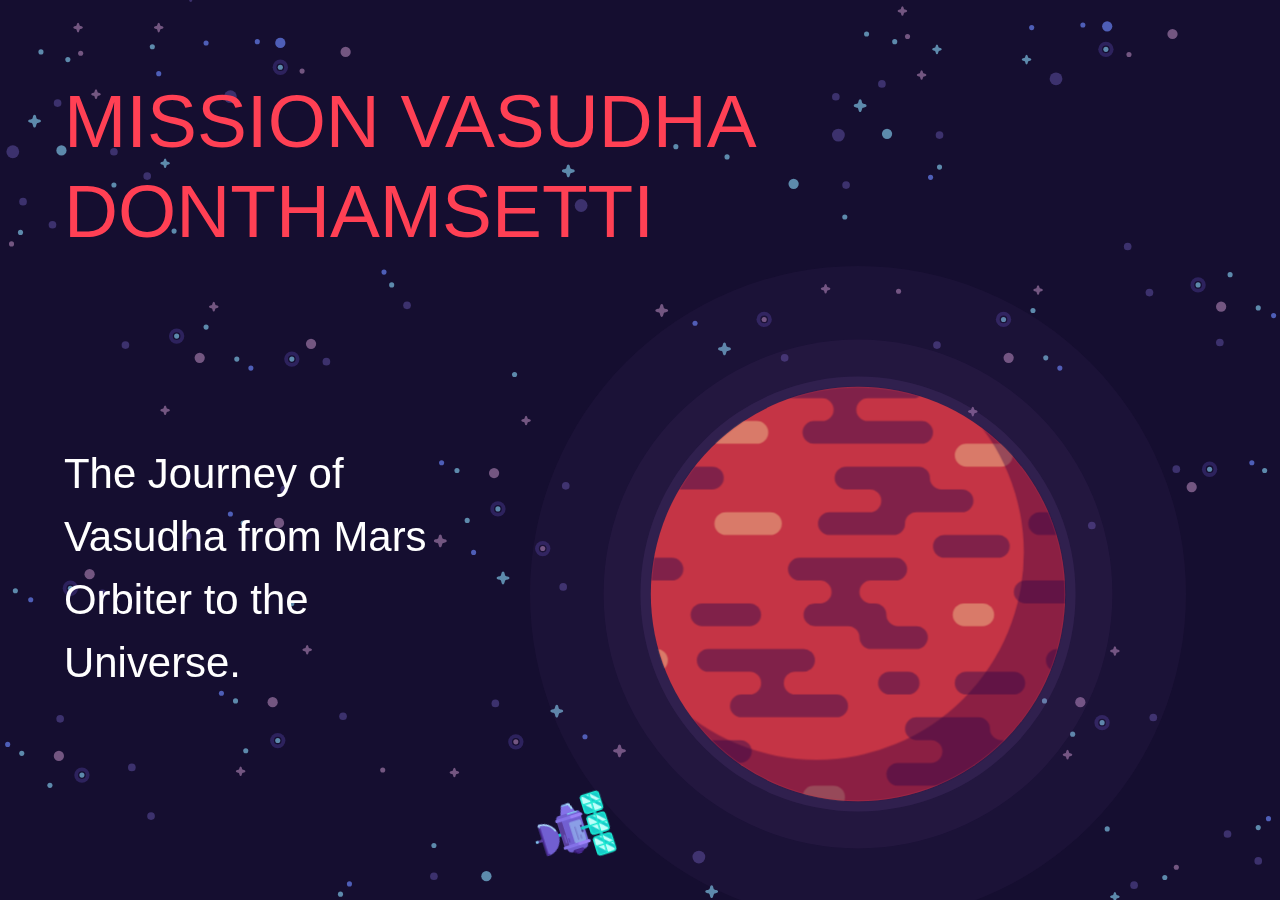
==== commit 71c85c83: "index.html" ====
--- a/index.html
+++ b/index.html
@@ -1843,7 +1843,7 @@
               <label class="Credit_Label" for="Credit_Checkbox"><svg class="Credit_Heart" viewBox="0 0 15 14" xmlns="http://www.w3.org/2000/svg">
                 <path d="M7.5,13.49l-2.92-3-2.9-3a4.3,4.3,0,0,1,0-5.91,3.83,3.83,0,0,1,5.61.31l.21.21.21-.22A3.79,3.79,0,0,1,10.45.51a3.83,3.83,0,0,1,2.87,1.06,4.3,4.3,0,0,1,0,5.91l-2.9,3Z" stroke-linecap="round" stroke-linejoin="round"/>
               </svg></label>
-              by <a class="Credit_Link" href="https://github.com/avisek" target="_blank" tabindex="-1">Vasudha Donthamsetty</a>
+              by <a class="Credit_Link" href="https://github.com/avisek" target="_blank" tabindex="-1">Vasudha Donthamsetti</a>
             </h2>
             <p class="Credit_Body">Made completely from scratch and no third-party libraries/frameworks are used.</p>
           </div>
--- a/css/main.css
+++ b/css/main.css
@@ -0,0 +1,706 @@
+*, *::after, *::before {
+  box-sizing: border-box;
+}
+
+html, body {
+  height: 100%;
+  overflow: hidden;
+}
+
+html {
+  font-size: calc(1.01vw + 1.43vh);
+}
+
+body {
+  margin: 0;
+  font-family: 'Comfortaa', sans-serif;
+  font-size: 1rem;
+  font-weight: 400;
+  line-height: 1.5;
+  background-color: black;
+  color: white;
+  overscroll-behavior: none;
+  user-select: none;
+  -webkit-tap-highlight-color: transparent;
+}
+
+.Log {
+  position: fixed;
+  top: 0;
+  left: 0;
+  margin: 0;
+  color: white;
+  line-height: 1;
+  pointer-events: none;
+}
+
+
+.Parallax {
+  --p: 120;
+  height: 100vh;
+  overflow: hidden;
+  -webkit-perspective: calc(var(--p) * 1px);
+          perspective: calc(var(--p) * 1px);
+  -webkit-perspective-origin-x: 100%;
+          perspective-origin-x: 100%;
+}
+.Parallax_Scroll {
+  -webkit-transform-style: preserve-3d;
+          transform-style: preserve-3d;
+  will-change: transform;
+}
+.Parallax_Preserve {
+  -webkit-transform-style: preserve-3d;
+          transform-style: preserve-3d;
+}
+.Parallax_Layer {
+  --t: 0;
+  position: absolute;
+  top: 0;
+  left: 0;
+  right: 0;
+  bottom: 0;
+  -webkit-transform-origin-x: 100%;
+          transform-origin-x: 100%;
+  -webkit-transform: translateZ(calc(var(--t) * 1px)) scale(calc(1 + (var(--t) * -1) / var(--p)));
+          transform: translateZ(calc(var(--t) * 1px)) scale(calc(1 + (var(--t) * -1) / var(--p)));
+}
+
+
+.Scene {
+  position: relative;
+  min-height: 100vh;
+  padding: 5vw;
+}
+
+
+p, ul {
+  margin-top: 0;
+  margin-bottom: 5vw;
+}
+
+p {
+  text-align: justify;
+}
+
+h2 {
+  margin-top: 1rem;
+  margin-bottom: 0.6rem;
+  margin-bottom: 2.5vw;
+  font-size: max(1.6rem, 4vw);
+  font-weight: 300;
+  line-height: 1.2;
+}
+
+
+.Svg {
+  display: block;
+}
+
+
+.Positioner {
+  position: absolute;
+}
+
+/* Scene 1 */
+
+#s-mars-surface > g, #s-mars-shadow,
+#s-orbiter-spacecraft {
+  will-change: transform;
+}
+
+.Title, .SubTitle, .Lead, .Tip {
+  position: absolute;
+  margin: 0;
+  text-align: initial;
+}
+
+.Title {
+  top: 6vw;
+  left: 5vw;
+  margin-right: 12rem;
+  color: #ff4054;
+  font-size: 2.900rem;
+  font-weight: 400;
+  line-height: 1.2;
+  text-transform: uppercase;
+}
+
+.SubTitle {
+  top: 6vw;
+  right: 5vw;
+  color: hsl(354, 100%, 63%);
+  font-size: 1.625rem;
+  font-weight: 700;
+}
+
+
+
+
+
+
+@import url('https://fonts.googleapis.com/css?family=Poppins:400,500,700');
+https://www.youtube.com/watch?v=JJkuGvfFKOw
+*,
+*::before,
+*::after {
+  margin: 0;
+  padding: 0;
+  box-sizing: border-box;
+}
+
+body {
+  font-family: 'Poppins', sans-serif;
+  display: flex;
+  justify-content: center;
+  align-items: center;
+  min-height: 90vh;
+}
+/* 
+.container {
+  display: flex;
+  flex-wrap: wrap;
+  justify-content: space-between;
+}
+
+.container
+.box {
+  position: relative;
+  width: 450px;
+  padding: 10px;
+  background-color: #000000;
+  box-shadow: 0 5px 15px rgba(0,0,0,.1);
+  border-radius: 4px;
+  margin: 20px;
+  overflow: hidden;
+  text-align: center;
+}
+
+.container
+.box:before {
+  content: '';
+  width: 50%;
+  height: 100%;
+  position: absolute;
+  top: 0;
+  left: 0;
+  background: rgba(255,255,255,.2);
+  z-index: 2;
+  pointer-events: none;
+}
+
+
+.container
+.box
+.icon {
+  position: relative;
+  width: 80px;
+  height: 80px;
+  color: #fff;
+  background-color: #3e3e3e;
+  
+  display: flex;
+  justify-content: center;
+  align-items: center;
+  margin: 0 auto;
+  border-radius: 50%;
+  font-size: 35px;
+  font-weight: 100px;
+  transition: 1s;
+}
+
+.container
+.box:nth-child(1)
+.icon {
+  box-shadow: 0 0 0 0 #d23131;
+  background-color: #d23131;
+}
+
+.container
+.box:nth-child(1):hover
+.icon {
+  box-shadow: 0 0 0 400px #d23131;
+  background-color: #d23131;
+}
+
+.container
+.box:nth-child(2)
+.icon {
+  box-shadow: 0 0 0 0 #d23131;
+  background-color: #d23131;
+}
+
+.container
+.box:nth-child(2):hover
+.icon {
+  box-shadow: 0 0 0 400px #d23131;
+  background-color: #d23131;
+}
+
+.container
+.box:nth-child(3)
+.icon {
+  box-shadow: 0 0 0 0 #d23131;
+  background-color: #d23131;
+}
+
+.container
+.box:nth-child(3):hover
+.icon {
+  box-shadow: 0 0 0 400px #d23131;
+  background-color: #d23131;
+}
+
+.container
+.box
+.content {
+  position: relative;
+  z-index: 1;
+  transition: 0.5s;
+} 
+
+.container
+.box:hover
+.content {
+  color: #fff;
+}
+
+.container .box .content h3 {
+  font-size: 40px;
+  margin: 10px 0;
+}
+
+a {
+  display: inline-block;
+  padding: 10px 20px;
+  background-color: #fff;
+  border-radius: 4px;
+  text-decoration: none;
+  color: #000;
+  font-weight: 500;
+  margin-top: 20px;
+  box-shadow: 0 2px 5px rgba(0,0,0,.2);
+} 
+
+
+
+
+
+
+ */
+
+
+
+
+
+
+
+
+.Lead {
+  left: 5vw;
+  top: max(55vmin - (50vmax - (100vmax - 100vmin)) * 0.2, 13rem);
+  font-size: 1.625rem;
+  font-weight: 300;
+  width: calc(12ch + (100vmax - 100vh) * 0.3);
+}
+
+.Tip {
+  left: 5vw;
+  bottom: 4vw;
+  font-size: 1rem;
+  font-weight: 300;
+  transform: translateY(calc(100% + 4vw));
+  animation: scrollTip 1s cubic-bezier(0, 0, 0, 1) 9s forwards;
+  transition: opacity 1s;
+}
+@keyframes scrollTip {
+  to {
+    transform: translateY(0px);
+  }
+}
+@media (min-aspect-ratio: 39/20) {
+  .Tip {
+    display: none;
+  }
+}
+
+.Positioner-mars {
+  left: 67vw;
+  top: 66vh;
+  width:  calc(61vh + (100vmax - 100vh) * 0.3);
+  height: calc(61vh + (100vmax - 100vh) * 0.3);
+  transform: translate(-50%, -50%);
+}
+
+.Parallax_Layer-orbiter {
+  animation: Parallax_Layer-orbiter 50s linear infinite;
+}
+@keyframes Parallax_Layer-orbiter {
+  0%   { transform: translateZ(30px) scale(calc(1 + -30 / 120)); }
+
+  15%  { transform: translateZ(50px) scale(calc(1 + -50 / 120)); }
+  35%  { transform: translateZ(50px) scale(calc(1 + -50 / 120)); }
+
+  50%  { transform: translateZ(30px) scale(calc(1 + -30 / 120)); }
+
+  65%  { transform: translateZ(10px) scale(calc(1 + -10 / 120)); }
+  85%  { transform: translateZ(10px) scale(calc(1 + -10 / 120)); }
+
+  100% { transform: translateZ(30px) scale(calc(1 + -30 / 120)); }
+}
+
+.Positioner-orbiter {
+  left: 67vw;
+  top: 66vh;
+  width:  calc(61vh + (100vmax - 100vh) * 0.3);
+  height: calc(61vh + (100vmax - 100vh) * 0.3);
+  transform: translate(-50%, -50%);
+  transform-origin: 150%;
+  animation: Positioner-orbiter 8s cubic-bezier(0, 0.2, 0, 1) forwards;
+}
+@keyframes Positioner-orbiter {
+  0% {
+    transform: translate(-50%, -50%) rotate(90deg);
+  }
+  100% {
+    transform: translate(-50%, -50%) rotate(0deg);
+  }
+}
+
+
+/* Scene 2 */
+.Scene-2 {
+  background-color: #300361;
+}
+
+.Scene-2 > p:last-child {
+  margin-bottom: 0;
+}
+
+.Svg-trajectory {
+  max-width: 85vh;
+  margin: auto;
+  margin-top: -1.5vw;
+  margin-bottom: 5vw;
+}
+
+#s-trajectory-earth, #s-trajectory-earthSurface,
+#s-trajectory-mars, #s-trajectory-marsSurface,
+#s-trajectory-spacecraft {
+  will-change: transform;
+}
+
+
+/* Scene 3 */
+
+.Scene-3 {
+  height: 150vh;
+}
+
+.Svg-launch {
+  position: absolute;
+  top: 0;
+  left: 0;
+  right: 0;
+  bottom: 0;
+  width: 100%;
+  height: 100%;
+}
+
+#s-launch-rocket, #s-launch-side1, #s-launch-side2,
+#s-launch-stand1, #s-launch-stand2, #s-launch-bigStand,
+#s-launch-tower1, #s-launch-tower2, #s-launch-stage,
+#s-launch-tower1Light, #s-launch-tower2Light,
+#s-launch-mainFlame, #s-launch-side1Flame, #s-launch-side2Flame {
+  will-change: transform;
+}
+
+#s-launch-tower1 {
+  transform-origin: 252px 765px;
+}
+#s-launch-tower2 {
+  transform-origin: 756px 765px;
+}
+
+#s-launch-tower1Light, #s-launch-tower2Light {
+  transition: transform 0.3s;
+}
+#s-launch-tower1Light {
+  transform-origin: 252px 461px;
+}
+#s-launch-tower2Light {
+  transform-origin: 756px 461px;
+}
+
+#s-launch-stand1 {
+  transform-origin: 440px 710px;
+}
+#s-launch-stand2 {
+  transform-origin: 548px 710px;
+}
+
+.RocketSmoke {
+  position: absolute;
+  top: 0;
+  left: 0;
+  width: 100%;
+  /* display: none; */
+}
+
+
+/* Scene 4 */
+.Scene-4 {
+  background: #21146b;
+}
+
+
+/* Scene 5 */
+.Scene-5 {
+  height: 100vh;
+  min-height: 200vw;
+}
+
+.Svg-moiBg {}
+
+.Svg-moiFg {
+  position: absolute;
+  top: 50%;
+  left: 40%;
+  width: 100vw;
+  transform: translate(-50%, -50%);
+}
+
+#s-moi-spacecraft, #s-moi-spacecraftFire,
+#s-moi-marsSurface, #s-moi-marsShadow {
+  will-change: transform;
+}
+
+.moiText {
+  position: absolute;
+  right: 0;
+  max-width: 60%;
+  padding: 5vw;
+  transform: translate(0, -50%);
+  transition: opacity 0.5s;
+  opacity: 0;
+}
+.moiText-active {
+  opacity: 1;
+}
+
+.moiText > h2 {
+  margin: 0;
+  font-size: max(2.4rem, 6vw);
+  font-weight: 300;
+  line-height: 1.2;
+}
+.moiText > h3 {
+  margin: 0;
+  font-size: max(1.4rem, 3.5vw);
+  font-weight: 300;
+  line-height: 1.2;
+}
+.moiText p {
+  margin: 0;
+  font-size: max(0.8rem, 2vw);
+  font-weight: 300;
+  line-height: 1.5;
+}
+
+.moiText > p {
+  transform: translateY(1.5em);
+  transition: transform 0.5s;
+}
+.moiText-active > p {
+  transform: translateY(0em);
+}
+
+.moiText_Ticker {
+  display: grid;
+}
+.moiText_TickerItem {
+  grid-column: 1;
+  grid-row: 1;
+  transition: opacity 1s;
+  opacity: 0;
+}
+
+.moiText-3.moiText-active .moiText_TickerItem:nth-child(1) {
+  animation: tick4 24s ease 0s infinite;
+}
+.moiText-3.moiText-active .moiText_TickerItem:nth-child(2) {
+  animation: tick4 24s ease 6s infinite;
+}
+.moiText-3.moiText-active .moiText_TickerItem:nth-child(3) {
+  animation: tick4 24s ease 12s infinite;
+}
+.moiText-3.moiText-active .moiText_TickerItem:nth-child(4) {
+  animation: tick4 24s ease 18s infinite;
+}
+@keyframes tick4 {
+  0% {
+    opacity: 0;
+    transform: translateY(1.5em);
+  }
+  2% {
+    opacity: 1;
+    transform: translateY(0rem);
+  }
+  25% {
+    opacity: 1;
+    transform: translateY(0rem);
+  }
+  27% {
+    opacity: 0;
+    transform: translateY(-1.5em);
+  }
+}
+
+.moiText-4.moiText-active .moiText_TickerItem:nth-child(1) {
+  animation: tick2 10s ease 0s infinite;
+}
+.moiText-4.moiText-active .moiText_TickerItem:nth-child(2) {
+  animation: tick2 10s ease 5s infinite;
+}
+@keyframes tick2 {
+  0% {
+    opacity: 0;
+    transform: translateY(1.5em);
+  }
+  5% {
+    opacity: 1;
+    transform: translateY(0rem);
+  }
+  50% {
+    opacity: 1;
+    transform: translateY(0rem);
+  }
+  55% {
+    opacity: 0;
+    transform: translateY(-1.5em);
+  }
+}
+
+.moiText-1 {
+  top: 0%;
+  max-width: 95%;
+  text-align: right;
+  transform: none;
+}
+.moiText-2 {
+  top: 22%;
+  max-width: 71%;
+}
+.moiText-3 {
+  top: 38%;
+  max-width: 61%;
+}
+.moiText-4 {
+  top: 60%;
+  max-width: 55%;
+}
+.moiText-5 {
+  top: 85%;
+  min-width: 65%;
+}
+
+
+/* Scene 6 */
+.Scene-6 {
+  display: grid;
+  align-content: center;
+  background: #000328;
+}
+
+.Credit {
+  opacity: 0;
+  transition: opacity 0.25s;
+}
+.Credit-active {
+  opacity: 1;
+  transition-duration: 1s;
+}
+
+.Credit_Head {
+  margin-top: 0;
+  margin-bottom: 0;
+  font-size: max(1.2rem, 3vw);
+  font-weight: 300;
+  line-height: 1.2;
+  text-align: center;
+  transform: translateY(0.72rem);
+  transition: transform 0.5s;
+}
+
+.Credit_Body {
+  margin-bottom: 0;
+  font-size: max(0.8rem, 2vw);
+  font-weight: 300;
+  text-align: center;
+  pointer-events: none;
+  transform: translateY(0.72rem);
+  opacity: 0;
+  transition: transform 0.5s, opacity 0.5s;
+}
+
+.Credit_Checkbox {
+  display: none;
+}
+
+.Credit_Checkbox:checked ~ .Credit_Head {
+  transform: translateY(0);
+}
+.Credit-active > .Credit_Checkbox:checked ~ .Credit_Body {
+  transform: translateY(0);
+  opacity: 1;
+}
+
+.Credit_Label {
+  position: relative;
+  padding: 0.5rem;
+  margin: -0.5rem;
+  cursor: pointer;
+}
+
+.Credit_Heart {
+  width: 0.85em;
+  fill: transparent;
+  stroke: currentColor;
+  stroke-width: 1.2;
+  overflow: visible;
+  transition: fill 1s, stroke 0.5s;
+}
+.Credit_Label:hover > .Credit_Heart,
+.Credit_Checkbox:checked ~ .Credit_Head > .Credit_Label > .Credit_Heart {
+  fill: #ff4054;
+  stroke: #ff4054;
+}
+
+.Credit_Link {
+  color: inherit;
+  text-decoration: none;
+  pointer-events: none;
+  text-shadow:
+    -0.02em -0.02em transparent,
+    -0.02em  0.02em transparent,
+     0.02em -0.02em transparent,
+     0.02em  0.02em transparent;
+  transition: color 0.5s, text-shadow 0.5s;
+}
+.Credit_Link:hover {
+  color: #ff4054;
+  text-shadow:
+    -0.02em -0.02em currentColor,
+    -0.02em  0.02em currentColor,
+     0.02em -0.02em currentColor,
+     0.02em  0.02em currentColor;
+}
+.Credit_Checkbox:checked ~ .Credit_Head > .Credit_Link {
+  pointer-events: all;
+}
+
+
+/* Bug fix: Chrome Android 98.0.4758.87 */
+.Scene-2, .Scene-4, .Scene-6 {
+  opacity: 0.9999999; /* force create stacking context */
+}
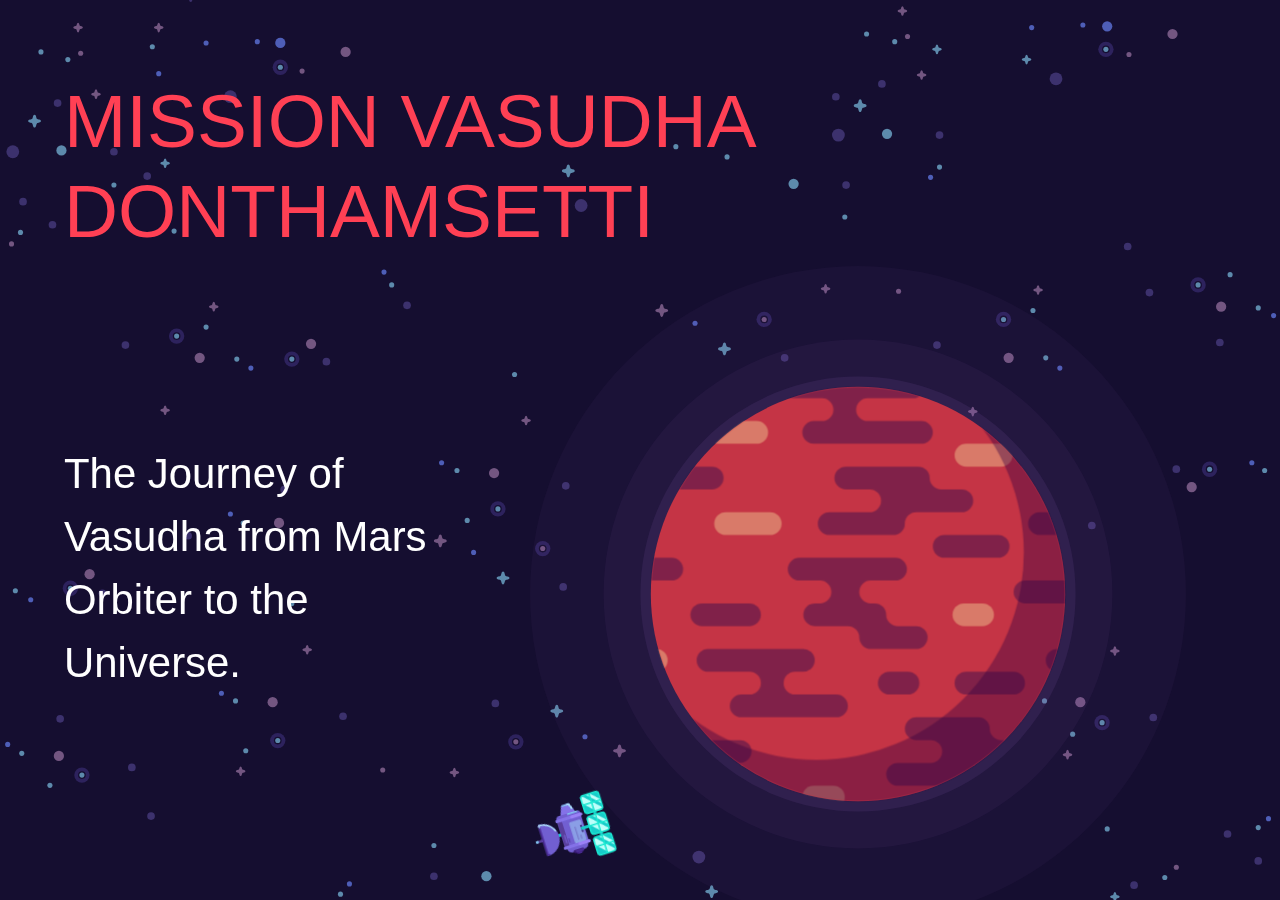
==== commit 71c9ac1d: "Update index.html" ====
--- a/index.html
+++ b/index.html
@@ -569,7 +569,7 @@
 
         <div class="Parallax_Preserve Scene Scene-2">
           <!-- <p class="Lead">Mars Orbiter Mission (MOM), the maiden interplanetary mission of ISRO, launched on November 5, 2013 by PSLV-C25 got inserted into Martian orbit on September 24, 2014 in its first attempt. MOM has since completed more than 1500 Earth days in its orbit, well beyond its designed mission life of six months. The success of Mars Orbiter Mission has motivated India's student and research community in a big way.</p> -->
-          <p>Hello everyone, I'm Vasudha Donthamsetty!</p>
+          <p>Hello everyone, I'm Vasudha Donthamsetti!</p>
           <p>I hope this you enjoyed the Landing page. Welcome to my web page, where I showcase my passion for exploring new technologies in web development, machine learning, and beyond. As a proactive and dedicated Computer Science student, I have honed my skills in HTML, CSS, and JavaScript to create engaging projects. However, my curiosity extends far beyond the surface of web development.</p>
           <p>I am driven by the desire to learn and apply cutting-edge technologies, including artificial intelligence and machine learning. With a strong background in AIML applications, I am eager to contribute my knowledge and skills to your team. I believe that internships provide an excellent opportunity for growth, both personally and professionally.
             While I prioritize staying up-to-date with the latest advancements in technology, I am not very active on social media platforms. Instead, I direct my focus towards hands-on exploration of new technologies, seeking out innovative solutions and pushing the boundaries of what is possible.
@@ -577,7 +577,7 @@
           <p>I invite you to connect with me on platforms like GitHub and LinkedIn to discover more about my projects and delve into the world of web development and beyond. If you have any internship roles available, I would be thrilled to join your team and contribute to your organization's success.</p>
             
           <p>  Thank you,
-            Vasudha Donthamsetty.</p>
+            Vasudha Donthamsetti.</p>
 
           <h2>Mission Profile</h2>
           <svg class="Svg Svg-trajectory" viewBox="40 40 920 920" xmlns="http://www.w3.org/2000/svg" xmlns:xlink="http://www.w3.org/1999/xlink">
